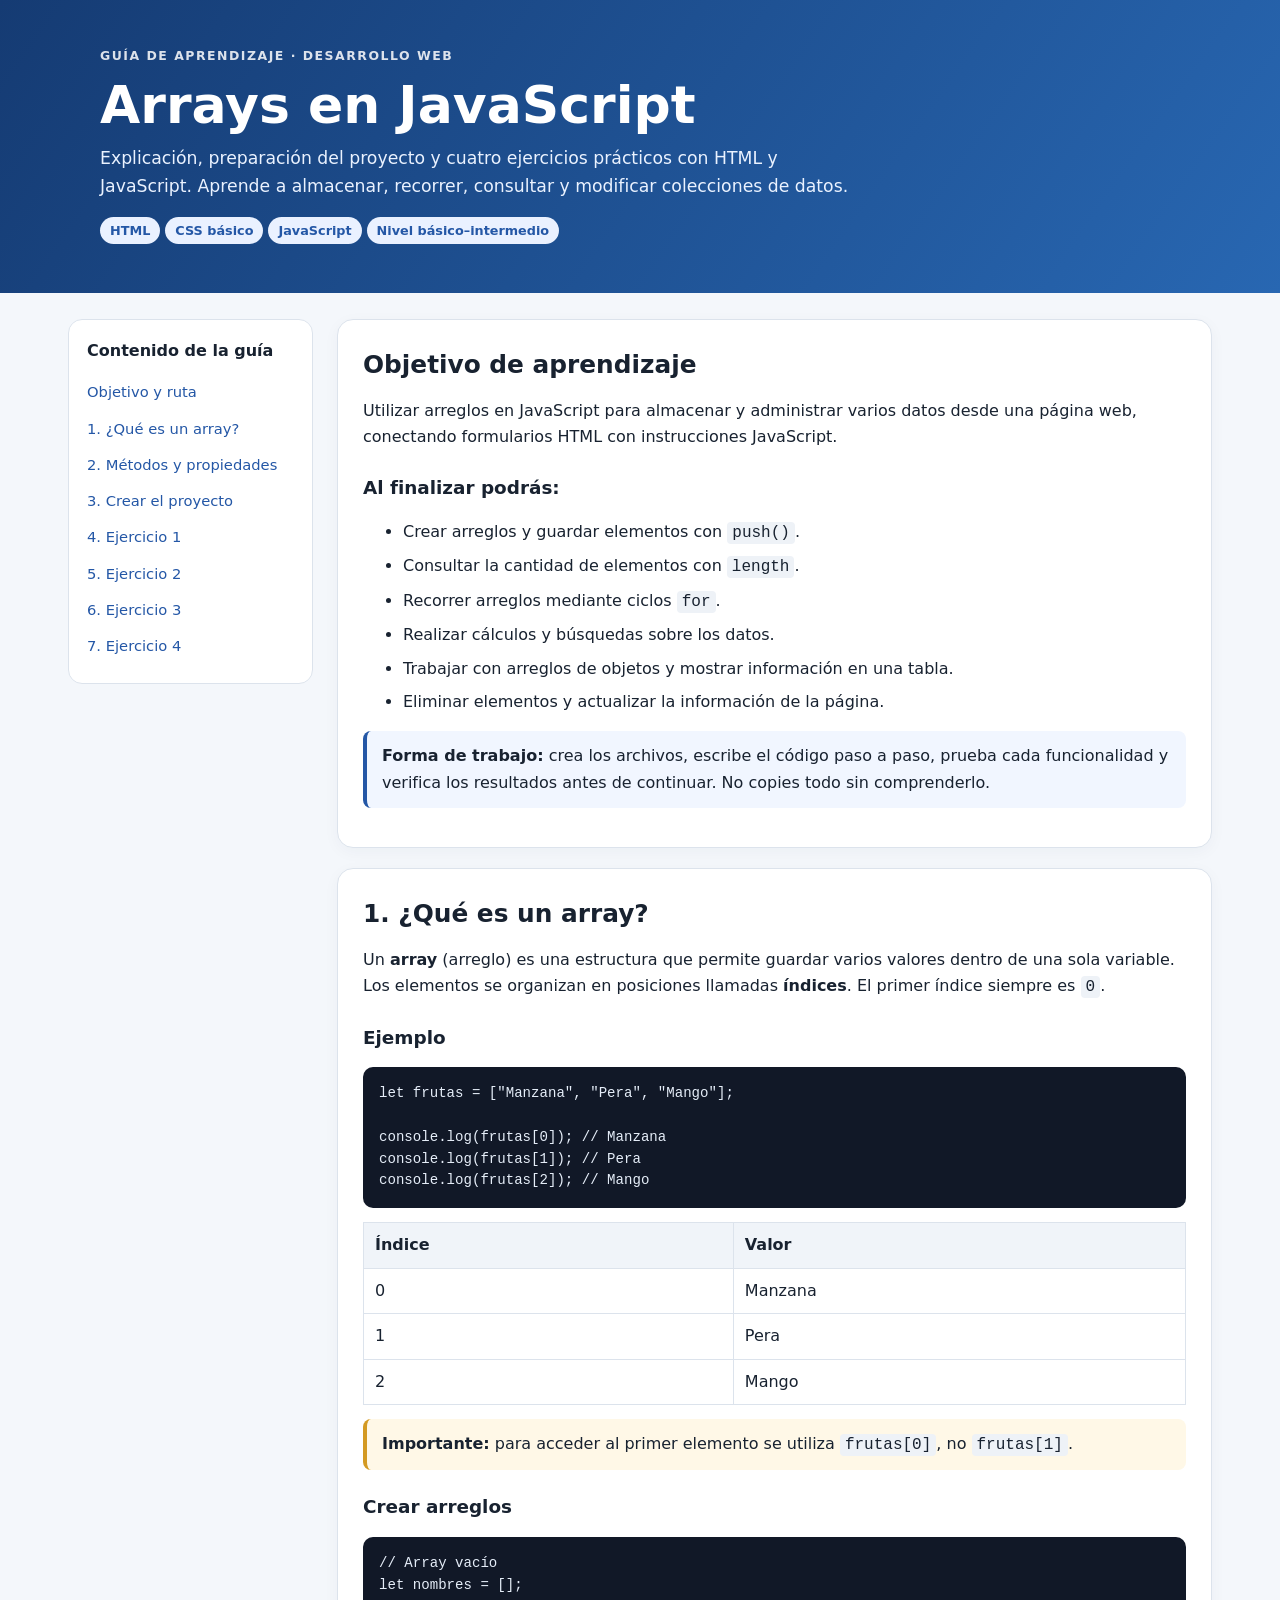
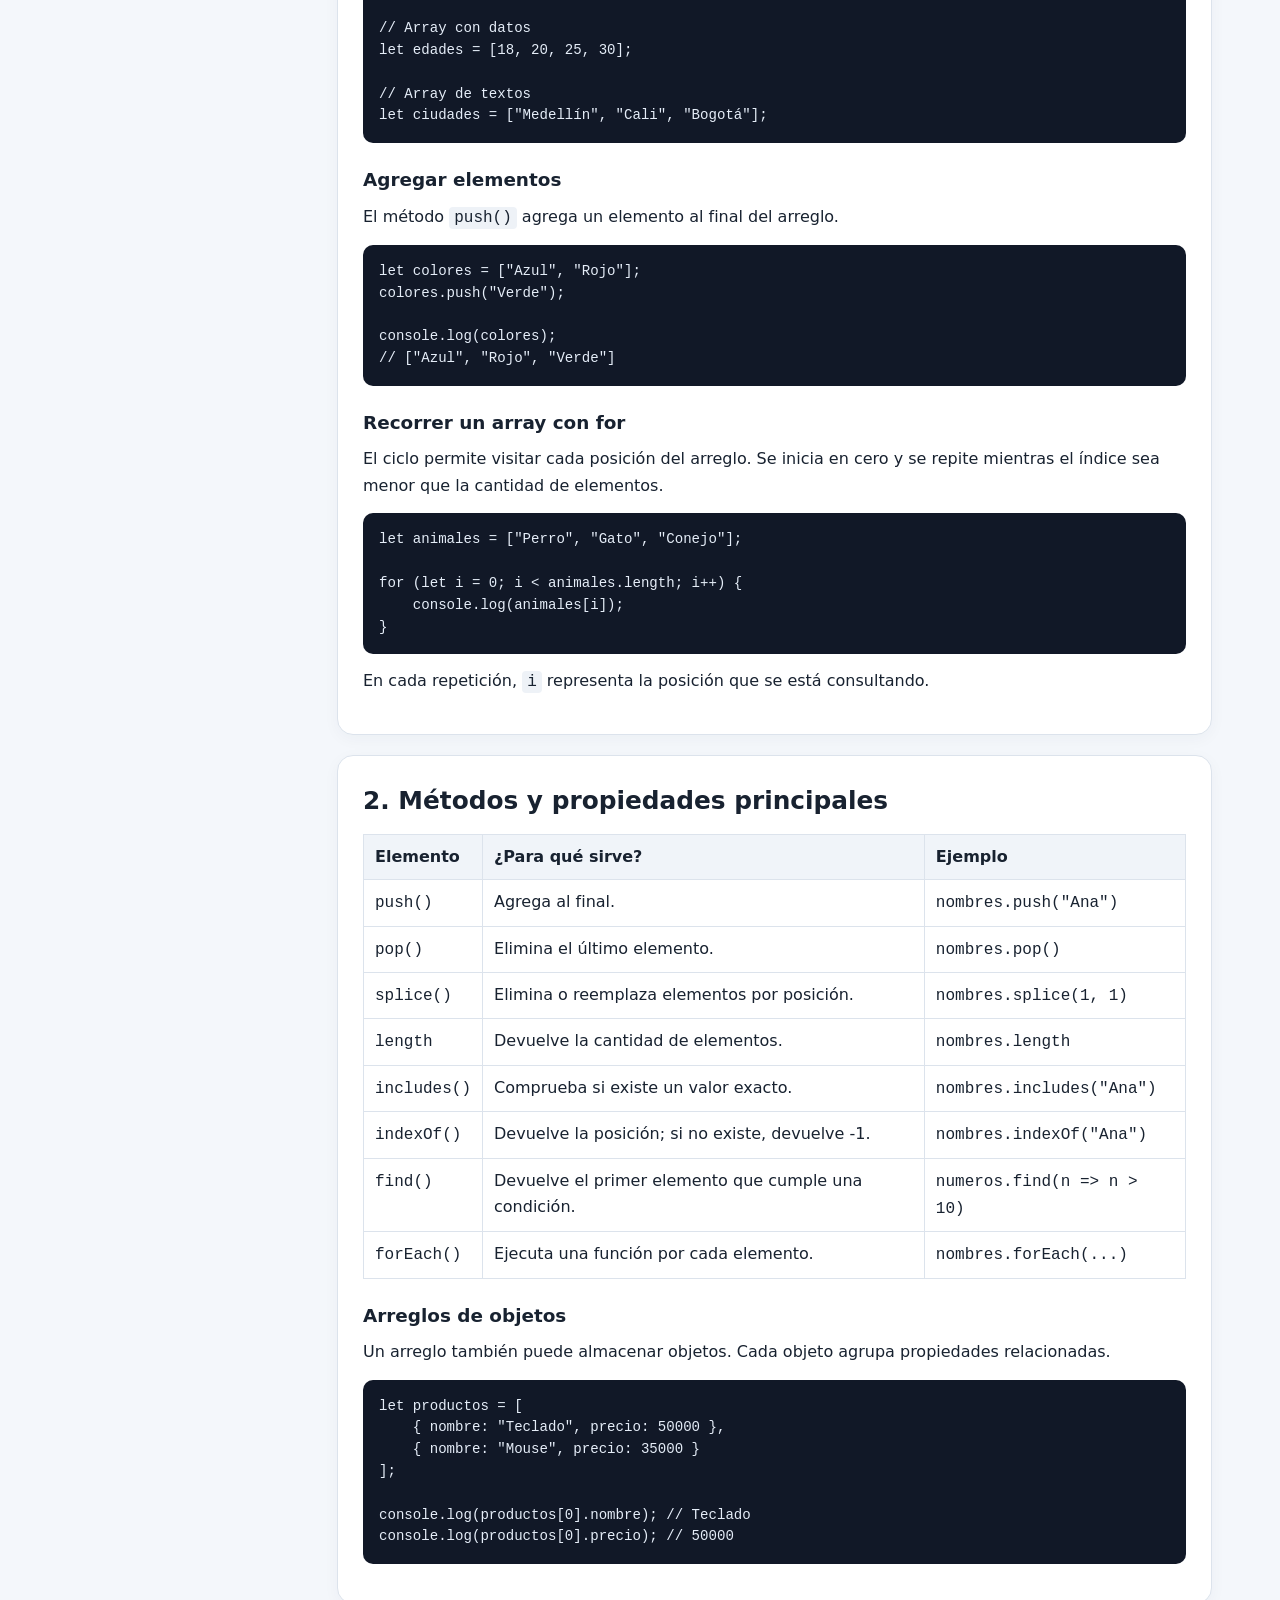
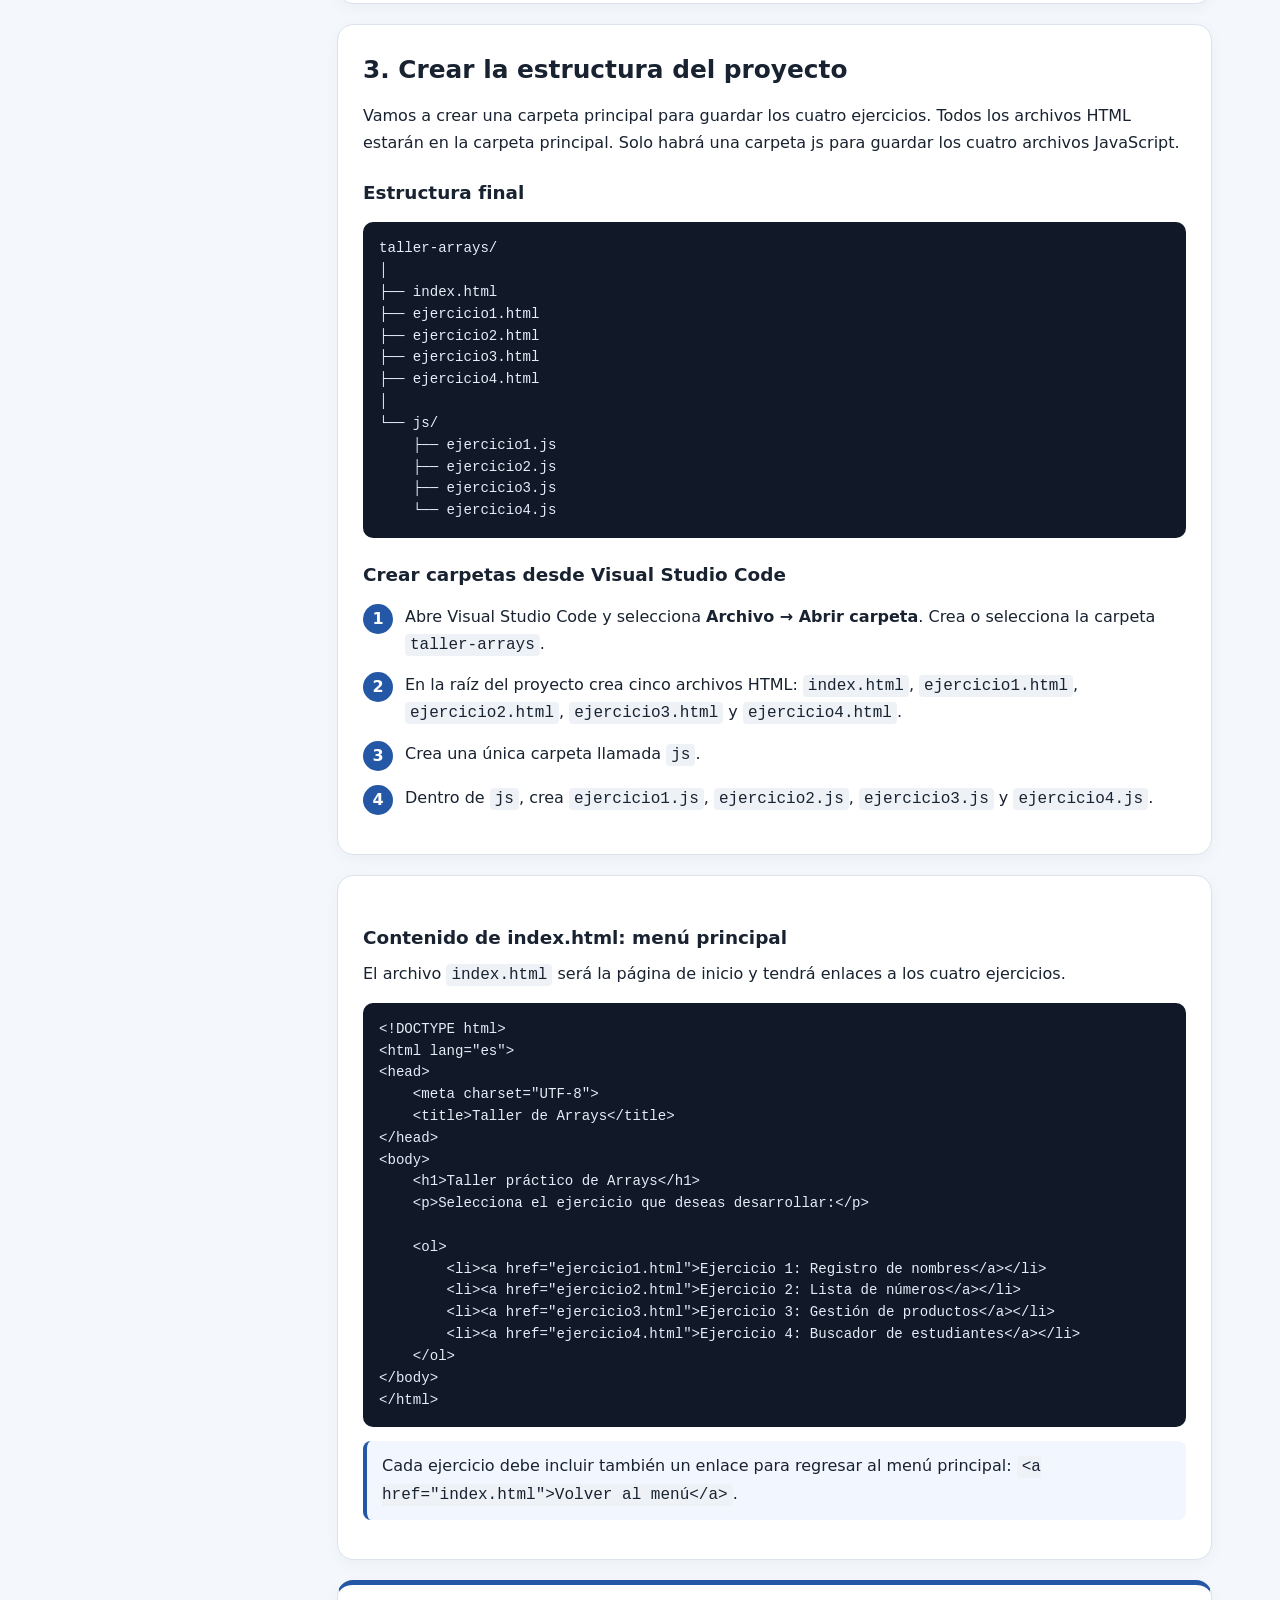
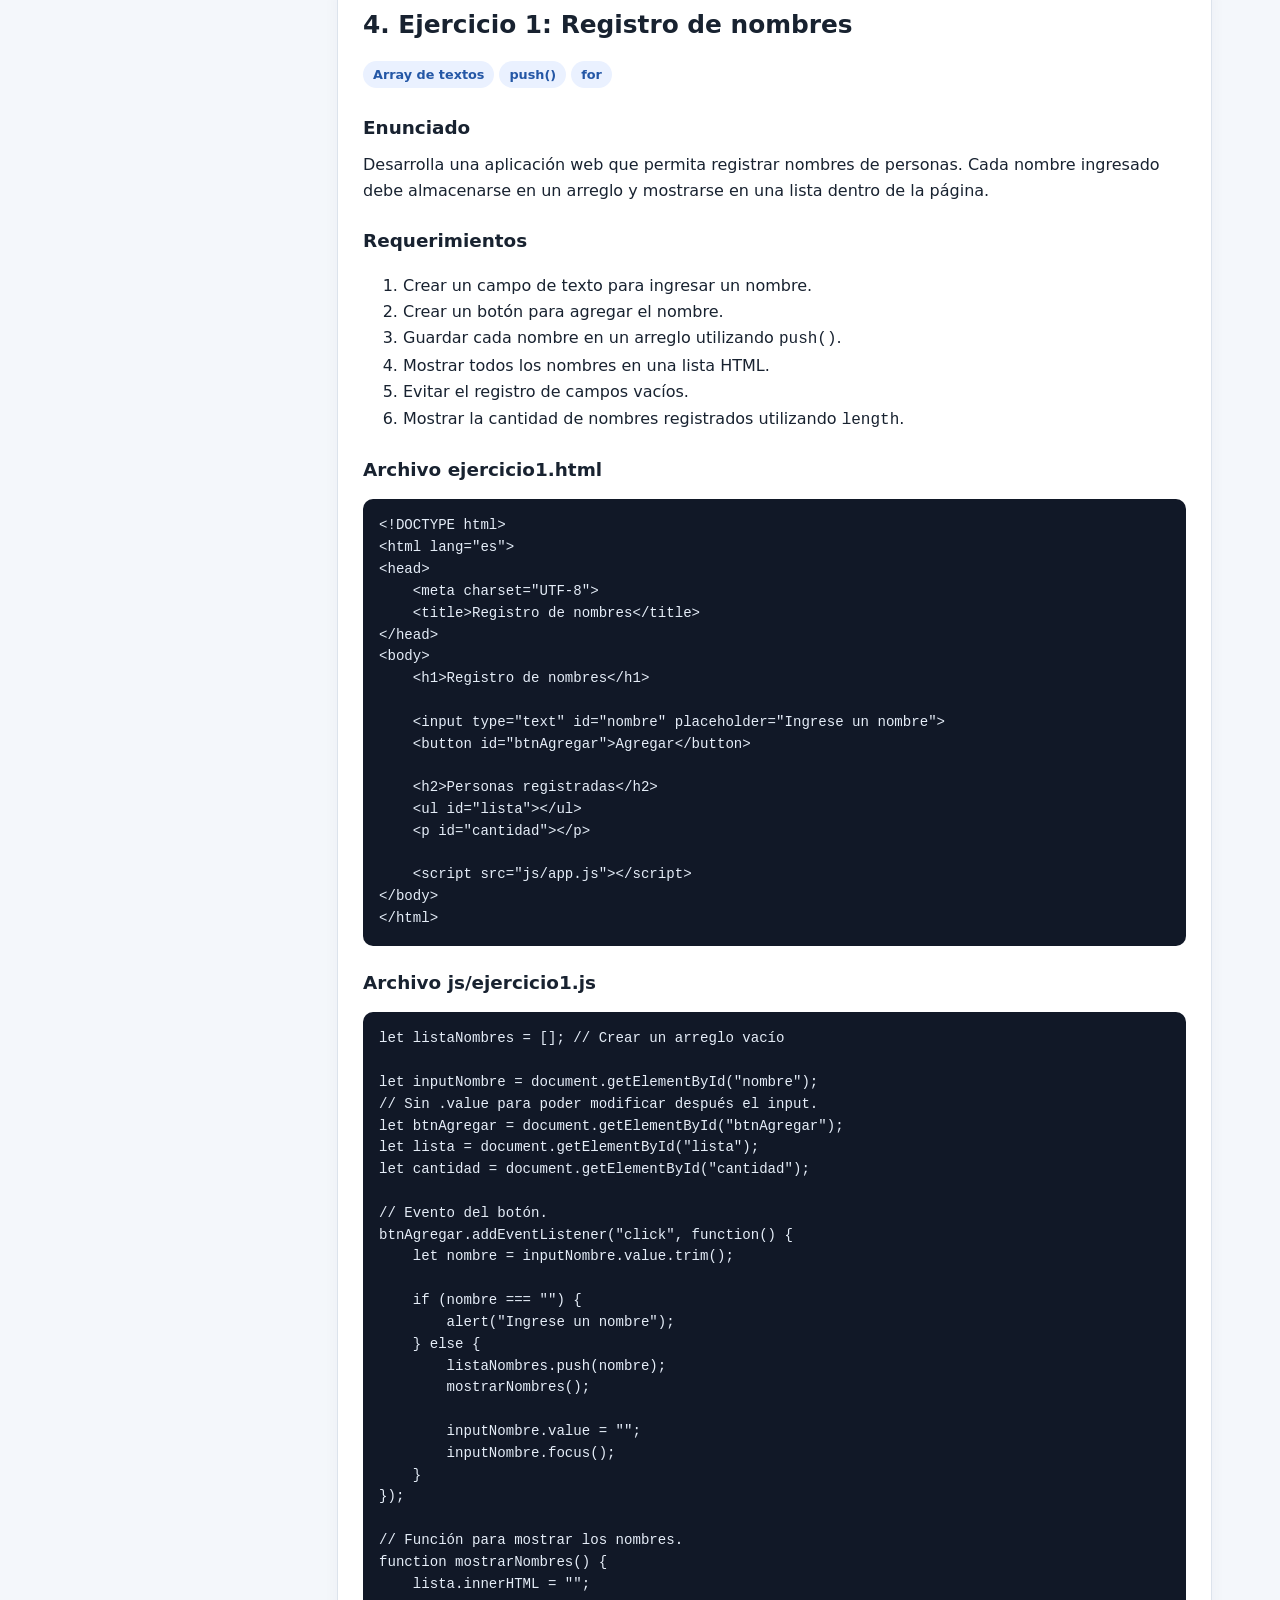
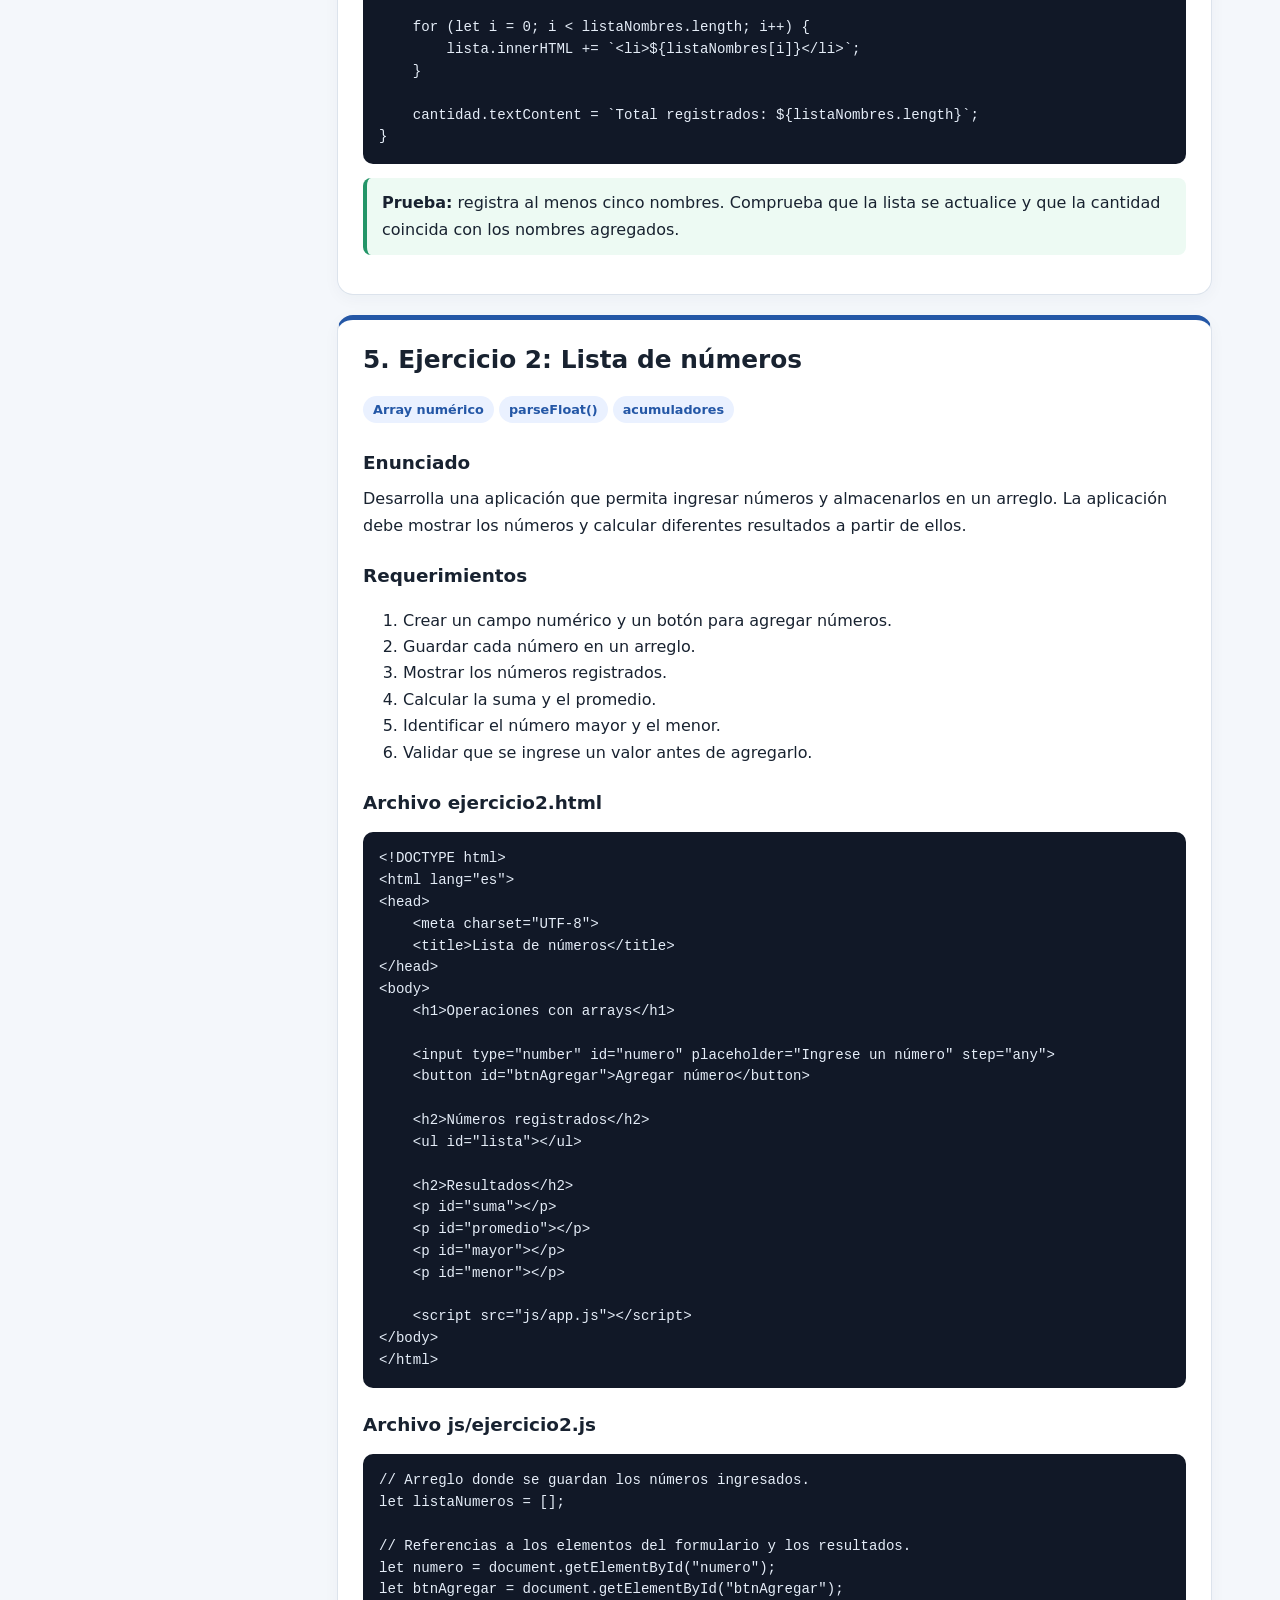
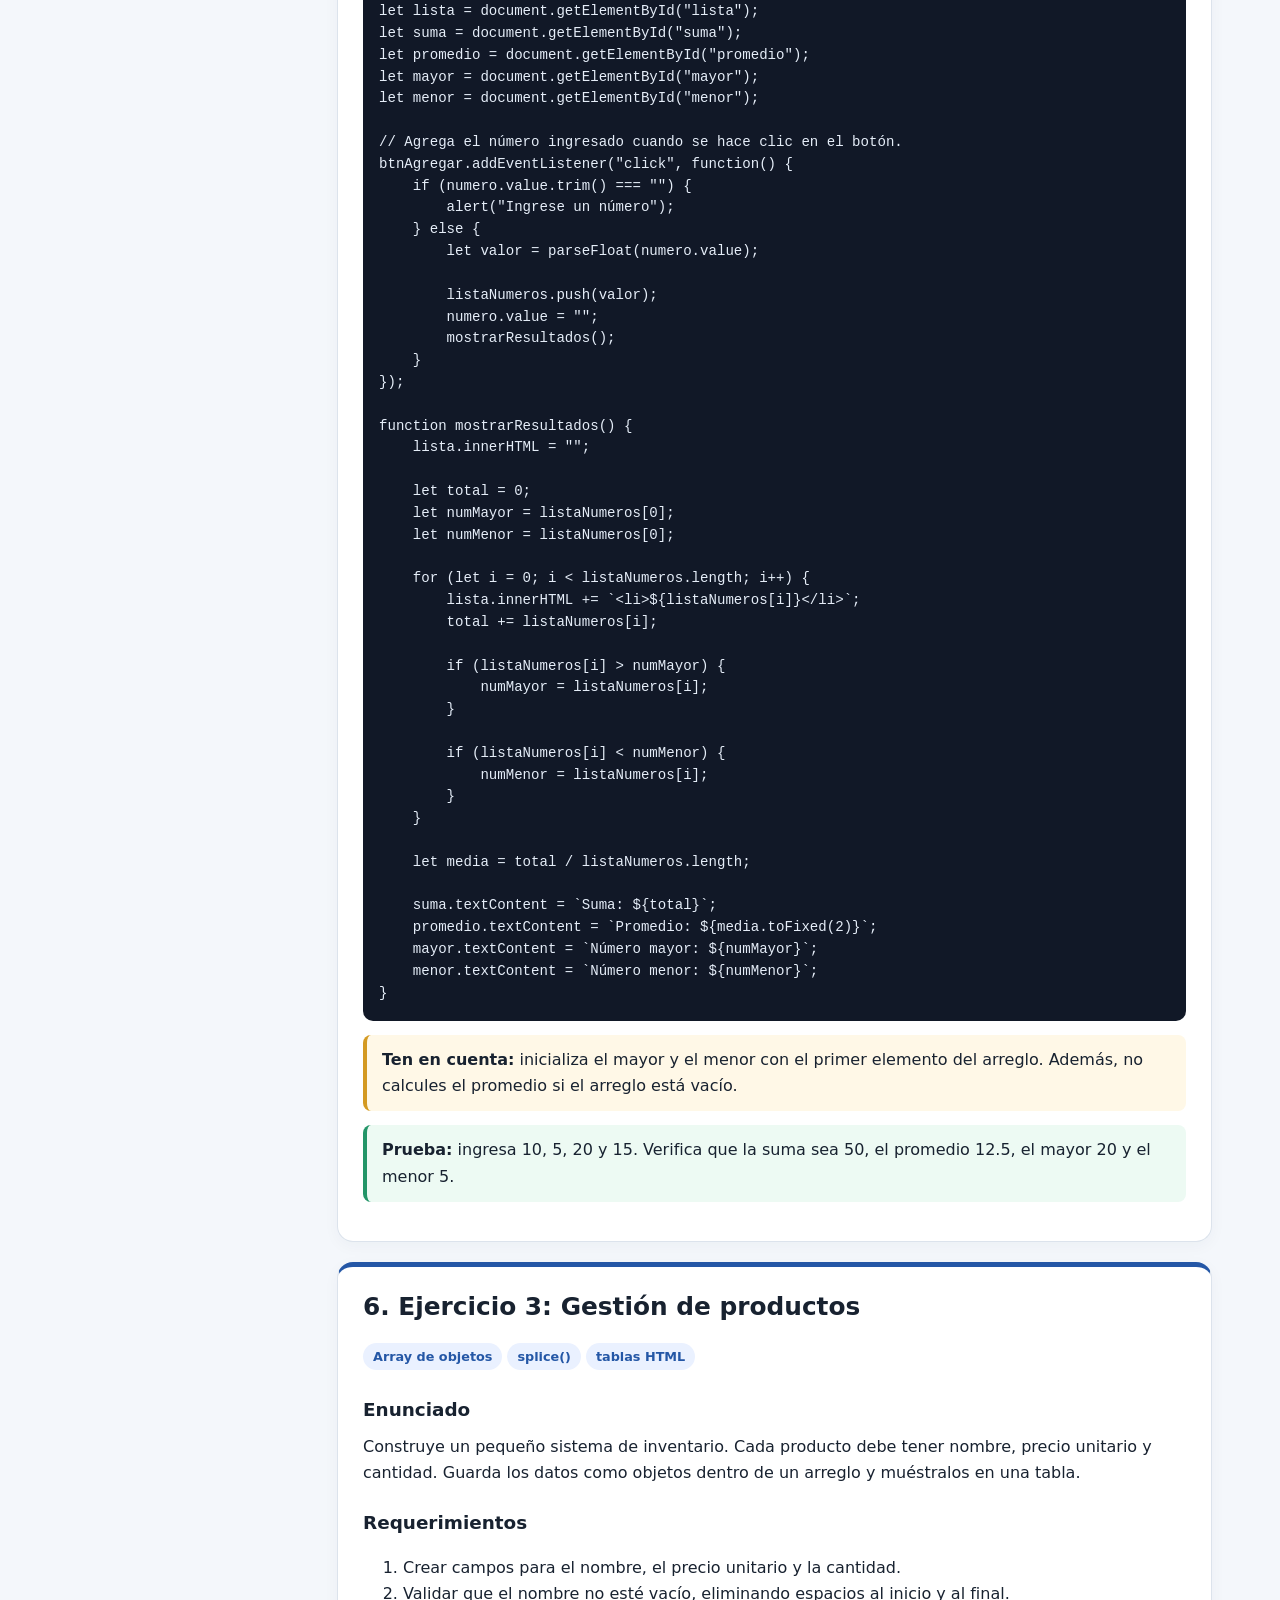
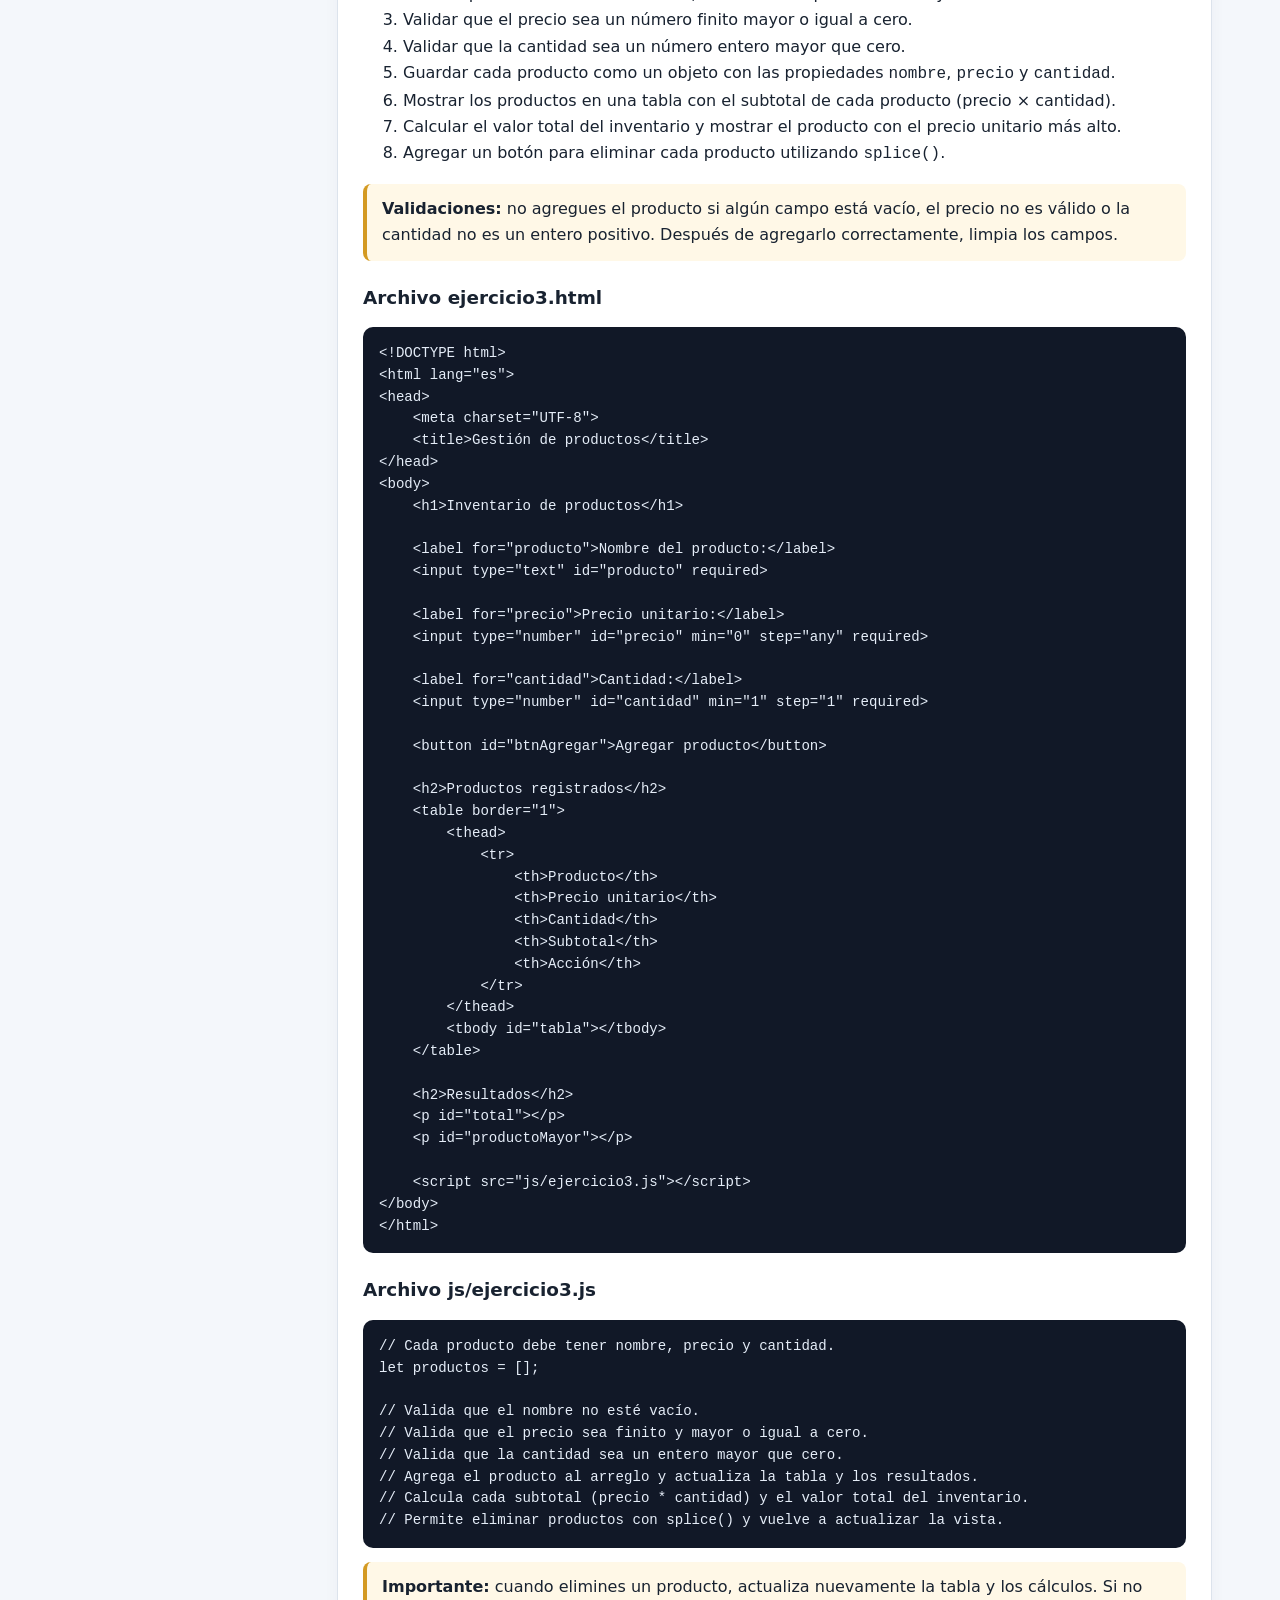
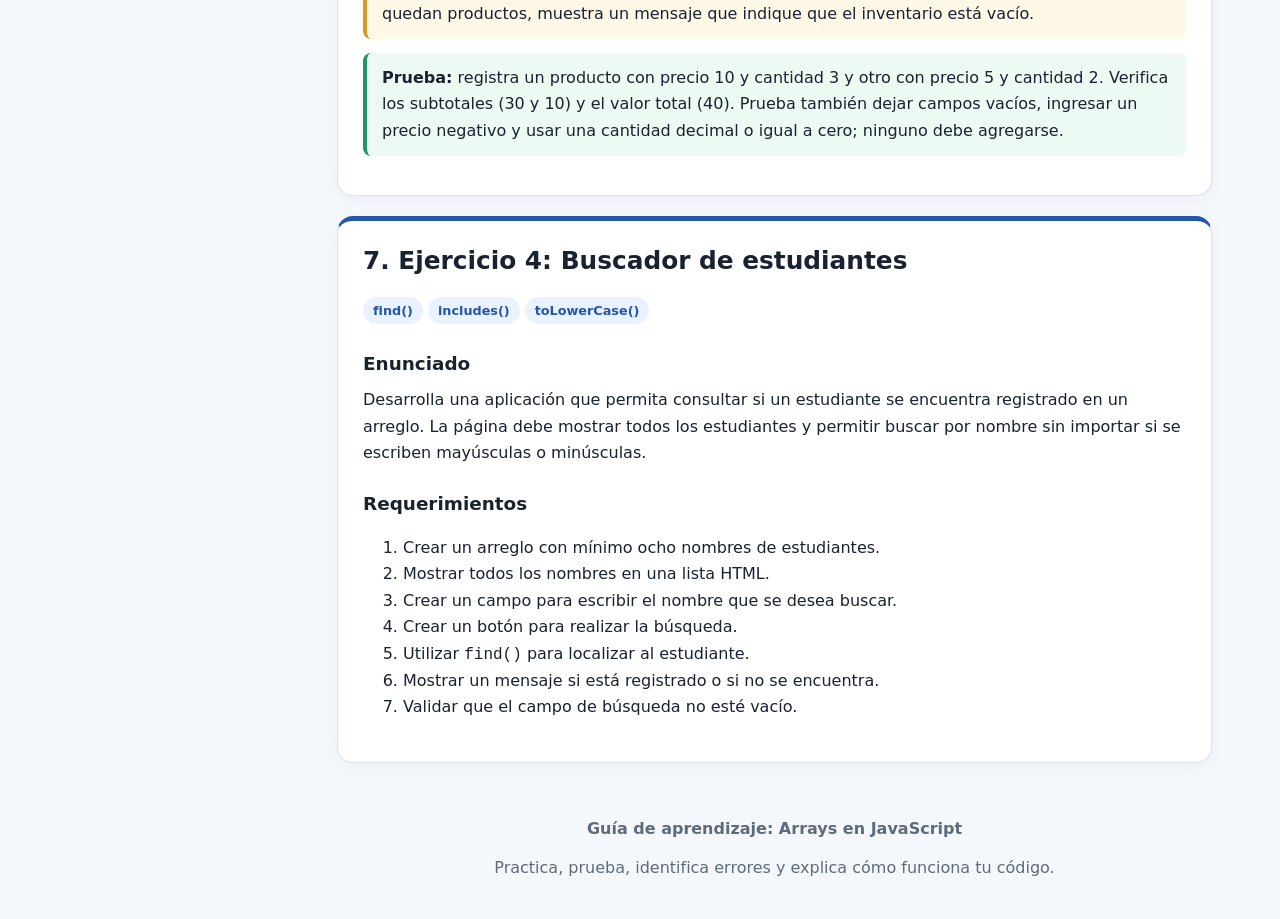
==== index.html @ 810a11a9 "first commit" ====
<!DOCTYPE html>
<html lang="es">

<head>
    <meta charset="UTF-8">
    <meta name="viewport" content="width=device-width, initial-scale=1.0">
    <title>Guía práctica | Arrays en JavaScript</title>
    <link rel="stylesheet" href="css/style.css">
</head>

<body>
    <header>
        <div class="hero">
            <div class="eyebrow">Guía de aprendizaje · Desarrollo web</div>
            <h1>Arrays en JavaScript</h1>
            <p>Explicación, preparación del proyecto y cuatro ejercicios prácticos con HTML y JavaScript. Aprende a
                almacenar, recorrer, consultar y modificar colecciones de datos.</p>
            <span class="tag">HTML</span><span class="tag">CSS básico</span><span class="tag">JavaScript</span><span
                class="tag">Nivel básico–intermedio</span>
        </div>
    </header>
    <div class="layout">
        <nav>
            <strong>Contenido de la guía</strong>
            <a href="#objetivos">Objetivo y ruta</a>
            <a href="#conceptos">1. ¿Qué es un array?</a>
            <a href="#metodos">2. Métodos y propiedades</a>
            <a href="#proyecto">3. Crear el proyecto</a>
            <a href="#ej1">4. Ejercicio 1</a>
            <a href="#ej2">5. Ejercicio 2</a>
            <a href="#ej3">6. Ejercicio 3</a>
            <a href="#ej4">7. Ejercicio 4</a>
        </nav>
        <main>
            <section id="objetivos">
                <h2>Objetivo de aprendizaje</h2>
                <p>Utilizar arreglos en JavaScript para almacenar y administrar varios datos desde una página web,
                    conectando formularios HTML con instrucciones JavaScript.</p>
                <h3>Al finalizar podrás:</h3>
                <ul class="checklist">
                    <li>Crear arreglos y guardar elementos con <code class="inline">push()</code>.</li>
                    <li>Consultar la cantidad de elementos con <code class="inline">length</code>.</li>
                    <li>Recorrer arreglos mediante ciclos <code class="inline">for</code>.</li>
                    <li>Realizar cálculos y búsquedas sobre los datos.</li>
                    <li>Trabajar con arreglos de objetos y mostrar información en una tabla.</li>
                    <li>Eliminar elementos y actualizar la información de la página.</li>
                </ul>
                <div class="note"><strong>Forma de trabajo:</strong> crea los archivos, escribe el código paso a paso,
                    prueba cada funcionalidad y verifica los resultados antes de continuar. No copies todo sin
                    comprenderlo.</div>
            </section>

            <section id="conceptos">
                <h2>1. ¿Qué es un array?</h2>
                <p>Un <strong>array</strong> (arreglo) es una estructura que permite guardar varios valores dentro de
                    una sola variable. Los elementos se organizan en posiciones llamadas <strong>índices</strong>. El
                    primer índice siempre es <code class="inline">0</code>.</p>
                <h3>Ejemplo</h3>
                <pre><code>let frutas = ["Manzana", "Pera", "Mango"];

console.log(frutas[0]); // Manzana
console.log(frutas[1]); // Pera
console.log(frutas[2]); // Mango</code></pre>
                <table>
                    <thead>
                        <tr>
                            <th>Índice</th>
                            <th>Valor</th>
                        </tr>
                    </thead>
                    <tbody>
                        <tr>
                            <td>0</td>
                            <td>Manzana</td>
                        </tr>
                        <tr>
                            <td>1</td>
                            <td>Pera</td>
                        </tr>
                        <tr>
                            <td>2</td>
                            <td>Mango</td>
                        </tr>
                    </tbody>
                </table>
                <div class="note warning"><strong>Importante:</strong> para acceder al primer elemento se utiliza <code
                        class="inline">frutas[0]</code>, no <code class="inline">frutas[1]</code>.</div>
                <h3>Crear arreglos</h3>
                <pre><code>// Array vacío
let nombres = [];

// Array con datos
let edades = [18, 20, 25, 30];

// Array de textos
let ciudades = ["Medellín", "Cali", "Bogotá"];</code></pre>
                <h3>Agregar elementos</h3>
                <p>El método <code class="inline">push()</code> agrega un elemento al final del arreglo.</p>
                <pre><code>let colores = ["Azul", "Rojo"];
colores.push("Verde");

console.log(colores);
// ["Azul", "Rojo", "Verde"]</code></pre>
                <h3>Recorrer un array con for</h3>
                <p>El ciclo permite visitar cada posición del arreglo. Se inicia en cero y se repite mientras el índice
                    sea menor que la cantidad de elementos.</p>
                <pre><code>let animales = ["Perro", "Gato", "Conejo"];

for (let i = 0; i &lt; animales.length; i++) {
    console.log(animales[i]);
}</code></pre>
                <p>En cada repetición, <code class="inline">i</code> representa la posición que se está consultando.</p>
            </section>

            <section id="metodos">
                <h2>2. Métodos y propiedades principales</h2>
                <table>
                    <thead>
                        <tr>
                            <th>Elemento</th>
                            <th>¿Para qué sirve?</th>
                            <th>Ejemplo</th>
                        </tr>
                    </thead>
                    <tbody>
                        <tr>
                            <td><code>push()</code></td>
                            <td>Agrega al final.</td>
                            <td><code>nombres.push("Ana")</code></td>
                        </tr>
                        <tr>
                            <td><code>pop()</code></td>
                            <td>Elimina el último elemento.</td>
                            <td><code>nombres.pop()</code></td>
                        </tr>
                        <tr>
                            <td><code>splice()</code></td>
                            <td>Elimina o reemplaza elementos por posición.</td>
                            <td><code>nombres.splice(1, 1)</code></td>
                        </tr>
                        <tr>
                            <td><code>length</code></td>
                            <td>Devuelve la cantidad de elementos.</td>
                            <td><code>nombres.length</code></td>
                        </tr>
                        <tr>
                            <td><code>includes()</code></td>
                            <td>Comprueba si existe un valor exacto.</td>
                            <td><code>nombres.includes("Ana")</code></td>
                        </tr>
                        <tr>
                            <td><code>indexOf()</code></td>
                            <td>Devuelve la posición; si no existe, devuelve -1.</td>
                            <td><code>nombres.indexOf("Ana")</code></td>
                        </tr>
                        <tr>
                            <td><code>find()</code></td>
                            <td>Devuelve el primer elemento que cumple una condición.</td>
                            <td><code>numeros.find(n =&gt; n &gt; 10)</code></td>
                        </tr>
                        <tr>
                            <td><code>forEach()</code></td>
                            <td>Ejecuta una función por cada elemento.</td>
                            <td><code>nombres.forEach(...)</code></td>
                        </tr>
                    </tbody>
                </table>
                <h3>Arreglos de objetos</h3>
                <p>Un arreglo también puede almacenar objetos. Cada objeto agrupa propiedades relacionadas.</p>
                <pre><code>let productos = [
    { nombre: "Teclado", precio: 50000 },
    { nombre: "Mouse", precio: 35000 }
];

console.log(productos[0].nombre); // Teclado
console.log(productos[0].precio); // 50000</code></pre>
            </section>

            <section id="proyecto">
                <h2>3. Crear la estructura del proyecto</h2>
                <p>Vamos a crear una carpeta principal para guardar los cuatro ejercicios. Todos los archivos HTML
                    estarán en la carpeta principal. Solo habrá una carpeta js para guardar los cuatro archivos
                    JavaScript.</p>
                <h3>Estructura final</h3>
                <pre><code>taller-arrays/
│
├── index.html
├── ejercicio1.html
├── ejercicio2.html
├── ejercicio3.html
├── ejercicio4.html
│
└── js/
    ├── ejercicio1.js
    ├── ejercicio2.js
    ├── ejercicio3.js
    └── ejercicio4.js</code></pre>
                <h3>Crear carpetas desde Visual Studio Code</h3>
                <div class="step"><span class="num">1</span>
                    <div>Abre Visual Studio Code y selecciona <strong>Archivo → Abrir carpeta</strong>. Crea o
                        selecciona la carpeta <code class="inline">taller-arrays</code>.</div>
                </div>
                <div class="step"><span class="num">2</span>
                    <div>En la raíz del proyecto crea cinco archivos HTML: <code class="inline">index.html</code>, <code
                            class="inline">ejercicio1.html</code>, <code class="inline">ejercicio2.html</code>, <code
                            class="inline">ejercicio3.html</code> y <code class="inline">ejercicio4.html</code>.</div>
                </div>
                <div class="step"><span class="num">3</span>
                    <div>Crea una única carpeta llamada <code class="inline">js</code>.</div>
                </div>
                <div class="step"><span class="num">4</span>
                    <div>Dentro de <code class="inline">js</code>, crea <code class="inline">ejercicio1.js</code>, <code
                            class="inline">ejercicio2.js</code>, <code class="inline">ejercicio3.js</code> y <code
                            class="inline">ejercicio4.js</code>.</div>
                </div>
            </section>
            <section>

                <h3>Contenido de index.html: menú principal</h3>
                <p>El archivo <code class="inline">index.html</code> será la página de inicio y tendrá enlaces a los
                    cuatro ejercicios.</p>
                <pre><code>&lt;!DOCTYPE html&gt;
&lt;html lang="es"&gt;
&lt;head&gt;
    &lt;meta charset="UTF-8"&gt;
    &lt;title&gt;Taller de Arrays&lt;/title&gt;
&lt;/head&gt;
&lt;body&gt;
    &lt;h1&gt;Taller práctico de Arrays&lt;/h1&gt;
    &lt;p&gt;Selecciona el ejercicio que deseas desarrollar:&lt;/p&gt;

    &lt;ol&gt;
        &lt;li&gt;&lt;a href="ejercicio1.html"&gt;Ejercicio 1: Registro de nombres&lt;/a&gt;&lt;/li&gt;
        &lt;li&gt;&lt;a href="ejercicio2.html"&gt;Ejercicio 2: Lista de números&lt;/a&gt;&lt;/li&gt;
        &lt;li&gt;&lt;a href="ejercicio3.html"&gt;Ejercicio 3: Gestión de productos&lt;/a&gt;&lt;/li&gt;
        &lt;li&gt;&lt;a href="ejercicio4.html"&gt;Ejercicio 4: Buscador de estudiantes&lt;/a&gt;&lt;/li&gt;
    &lt;/ol&gt;
&lt;/body&gt;
&lt;/html&gt;</code></pre>
                <div class="note">Cada ejercicio debe incluir también un enlace para regresar al menú principal: <code
                        class="inline">&lt;a href="index.html"&gt;Volver al menú&lt;/a&gt;</code>.</div>
            </section>


            <section id="ej1" class="exercise">
                <h2>4. Ejercicio 1: Registro de nombres</h2>
                <span class="tag">Array de textos</span><span class="tag">push()</span><span class="tag">for</span>
                <h3>Enunciado</h3>
                <p>Desarrolla una aplicación web que permita registrar nombres de personas. Cada nombre ingresado debe
                    almacenarse en un arreglo y mostrarse en una lista dentro de la página.</p>
                <h3>Requerimientos</h3>
                <ol>
                    <li>Crear un campo de texto para ingresar un nombre.</li>
                    <li>Crear un botón para agregar el nombre.</li>
                    <li>Guardar cada nombre en un arreglo utilizando <code>push()</code>.</li>
                    <li>Mostrar todos los nombres en una lista HTML.</li>
                    <li>Evitar el registro de campos vacíos.</li>
                    <li>Mostrar la cantidad de nombres registrados utilizando <code>length</code>.</li>
                </ol>
                <h3>Archivo ejercicio1.html</h3>
                <pre><code>&lt;!DOCTYPE html&gt;
&lt;html lang="es"&gt;
&lt;head&gt;
    &lt;meta charset="UTF-8"&gt;
    &lt;title&gt;Registro de nombres&lt;/title&gt;
&lt;/head&gt;
&lt;body&gt;
    &lt;h1&gt;Registro de nombres&lt;/h1&gt;

    &lt;input type="text" id="nombre" placeholder="Ingrese un nombre"&gt;
    &lt;button id="btnAgregar"&gt;Agregar&lt;/button&gt;

    &lt;h2&gt;Personas registradas&lt;/h2&gt;
    &lt;ul id="lista"&gt;&lt;/ul&gt;
    &lt;p id="cantidad"&gt;&lt;/p&gt;

    &lt;script src="js/app.js"&gt;&lt;/script&gt;
&lt;/body&gt;
&lt;/html&gt;</code></pre>
                <h3>Archivo js/ejercicio1.js </h3>
                <pre><code>let listaNombres = []; // Crear un arreglo vacío

let inputNombre = document.getElementById("nombre");
// Sin .value para poder modificar después el input.
let btnAgregar = document.getElementById("btnAgregar");
let lista = document.getElementById("lista");
let cantidad = document.getElementById("cantidad");

// Evento del botón.
btnAgregar.addEventListener("click", function() {
    let nombre = inputNombre.value.trim();

    if (nombre === "") {
        alert("Ingrese un nombre");
    } else {
        listaNombres.push(nombre);
        mostrarNombres();

        inputNombre.value = "";
        inputNombre.focus();
    }
});

// Función para mostrar los nombres.
function mostrarNombres() {
    lista.innerHTML = "";

    for (let i = 0; i < listaNombres.length; i++) {
        lista.innerHTML += `&lt;li&gt;${listaNombres[i]}&lt;/li&gt;`;
    }

    cantidad.textContent = `Total registrados: ${listaNombres.length}`;
}</code></pre>
                <div class="note success"><strong>Prueba:</strong> registra al menos cinco nombres. Comprueba que la
                    lista se actualice y que la cantidad coincida con los nombres agregados.</div>
            </section>

            <section id="ej2" class="exercise">
                <h2>5. Ejercicio 2: Lista de números</h2>
                <span class="tag">Array numérico</span><span class="tag">parseFloat()</span><span
                    class="tag">acumuladores</span>
                <h3>Enunciado</h3>
                <p>Desarrolla una aplicación que permita ingresar números y almacenarlos en un arreglo. La aplicación
                    debe mostrar los números y calcular diferentes resultados a partir de ellos.</p>
                <h3>Requerimientos</h3>
                <ol>
                    <li>Crear un campo numérico y un botón para agregar números.</li>
                    <li>Guardar cada número en un arreglo.</li>
                    <li>Mostrar los números registrados.</li>
                    <li>Calcular la suma y el promedio.</li>
                    <li>Identificar el número mayor y el menor.</li>
                    <li>Validar que se ingrese un valor antes de agregarlo.</li>
                </ol>
                <h3>Archivo ejercicio2.html</h3>
                <pre><code>&lt;!DOCTYPE html&gt;
&lt;html lang="es"&gt;
&lt;head&gt;
    &lt;meta charset="UTF-8"&gt;
    &lt;title&gt;Lista de números&lt;/title&gt;
&lt;/head&gt;
&lt;body&gt;
    &lt;h1&gt;Operaciones con arrays&lt;/h1&gt;

    &lt;input type="number" id="numero" placeholder="Ingrese un número" step="any"&gt;
    &lt;button id="btnAgregar"&gt;Agregar número&lt;/button&gt;

    &lt;h2&gt;Números registrados&lt;/h2&gt;
    &lt;ul id="lista"&gt;&lt;/ul&gt;

    &lt;h2&gt;Resultados&lt;/h2&gt;
    &lt;p id="suma"&gt;&lt;/p&gt;
    &lt;p id="promedio"&gt;&lt;/p&gt;
    &lt;p id="mayor"&gt;&lt;/p&gt;
    &lt;p id="menor"&gt;&lt;/p&gt;

    &lt;script src="js/app.js"&gt;&lt;/script&gt;
&lt;/body&gt;
&lt;/html&gt;</code></pre>
                <h3>Archivo js/ejercicio2.js</h3>
                <pre><code>// Arreglo donde se guardan los números ingresados.
let listaNumeros = [];

// Referencias a los elementos del formulario y los resultados.
let numero = document.getElementById("numero");
let btnAgregar = document.getElementById("btnAgregar");
let lista = document.getElementById("lista");
let suma = document.getElementById("suma");
let promedio = document.getElementById("promedio");
let mayor = document.getElementById("mayor");
let menor = document.getElementById("menor");

// Agrega el número ingresado cuando se hace clic en el botón.
btnAgregar.addEventListener("click", function() {
    if (numero.value.trim() === "") {
        alert("Ingrese un número");
    } else {
        let valor = parseFloat(numero.value);

        listaNumeros.push(valor);
        numero.value = "";
        mostrarResultados();
    }
});

function mostrarResultados() {
    lista.innerHTML = "";

    let total = 0;
    let numMayor = listaNumeros[0];
    let numMenor = listaNumeros[0];

    for (let i = 0; i < listaNumeros.length; i++) {
        lista.innerHTML += `&lt;li&gt;${listaNumeros[i]}&lt;/li&gt;`;
        total += listaNumeros[i];

        if (listaNumeros[i] > numMayor) {
            numMayor = listaNumeros[i];
        }

        if (listaNumeros[i] < numMenor) {
            numMenor = listaNumeros[i];
        }
    }

    let media = total / listaNumeros.length;

    suma.textContent = `Suma: ${total}`;
    promedio.textContent = `Promedio: ${media.toFixed(2)}`;
    mayor.textContent = `Número mayor: ${numMayor}`;
    menor.textContent = `Número menor: ${numMenor}`;
}</code></pre>
                <div class="note warning"><strong>Ten en cuenta:</strong> inicializa el mayor y el menor con el primer
                    elemento del arreglo. Además, no calcules el promedio si el arreglo está vacío.</div>
                <div class="note success"><strong>Prueba:</strong> ingresa 10, 5, 20 y 15. Verifica que la suma sea 50,
                    el promedio 12.5, el mayor 20 y el menor 5.</div>
            </section>

            <section id="ej3" class="exercise">
                <h2>6. Ejercicio 3: Gestión de productos</h2>
                <span class="tag">Array de objetos</span><span class="tag">splice()</span><span class="tag">tablas
                    HTML</span>
                <h3>Enunciado</h3>
                <p>Construye un pequeño sistema de inventario. Cada producto debe tener nombre, precio unitario y
                    cantidad. Guarda los datos como objetos dentro de un arreglo y muéstralos en una tabla.</p>
                <h3>Requerimientos</h3>
                <ol>
                    <li>Crear campos para el nombre, el precio unitario y la cantidad.</li>
                    <li>Validar que el nombre no esté vacío, eliminando espacios al inicio y al final.</li>
                    <li>Validar que el precio sea un número finito mayor o igual a cero.</li>
                    <li>Validar que la cantidad sea un número entero mayor que cero.</li>
                    <li>Guardar cada producto como un objeto con las propiedades <code>nombre</code>,
                        <code>precio</code> y <code>cantidad</code>.</li>
                    <li>Mostrar los productos en una tabla con el subtotal de cada producto (precio × cantidad).</li>
                    <li>Calcular el valor total del inventario y mostrar el producto con el precio unitario más alto.
                    </li>
                    <li>Agregar un botón para eliminar cada producto utilizando <code>splice()</code>.</li>
                </ol>
                <div class="note warning"><strong>Validaciones:</strong> no agregues el producto si algún campo está
                    vacío, el precio no es válido o la cantidad no es un entero positivo. Después de agregarlo
                    correctamente, limpia los campos.</div>
                <h3>Archivo ejercicio3.html</h3>
                <pre><code>&lt;!DOCTYPE html&gt;
&lt;html lang="es"&gt;
&lt;head&gt;
    &lt;meta charset="UTF-8"&gt;
    &lt;title&gt;Gestión de productos&lt;/title&gt;
&lt;/head&gt;
&lt;body&gt;
    &lt;h1&gt;Inventario de productos&lt;/h1&gt;

    &lt;label for="producto"&gt;Nombre del producto:&lt;/label&gt;
    &lt;input type="text" id="producto" required&gt;

    &lt;label for="precio"&gt;Precio unitario:&lt;/label&gt;
    &lt;input type="number" id="precio" min="0" step="any" required&gt;

    &lt;label for="cantidad"&gt;Cantidad:&lt;/label&gt;
    &lt;input type="number" id="cantidad" min="1" step="1" required&gt;

    &lt;button id="btnAgregar"&gt;Agregar producto&lt;/button&gt;

    &lt;h2&gt;Productos registrados&lt;/h2&gt;
    &lt;table border="1"&gt;
        &lt;thead&gt;
            &lt;tr&gt;
                &lt;th&gt;Producto&lt;/th&gt;
                &lt;th&gt;Precio unitario&lt;/th&gt;
                &lt;th&gt;Cantidad&lt;/th&gt;
                &lt;th&gt;Subtotal&lt;/th&gt;
                &lt;th&gt;Acción&lt;/th&gt;
            &lt;/tr&gt;
        &lt;/thead&gt;
        &lt;tbody id="tabla"&gt;&lt;/tbody&gt;
    &lt;/table&gt;

    &lt;h2&gt;Resultados&lt;/h2&gt;
    &lt;p id="total"&gt;&lt;/p&gt;
    &lt;p id="productoMayor"&gt;&lt;/p&gt;

    &lt;script src="js/ejercicio3.js"&gt;&lt;/script&gt;
&lt;/body&gt;
&lt;/html&gt;</code></pre>
                <h3>Archivo js/ejercicio3.js </h3>
                <pre><code>// Cada producto debe tener nombre, precio y cantidad.
let productos = [];

// Valida que el nombre no esté vacío.
// Valida que el precio sea finito y mayor o igual a cero.
// Valida que la cantidad sea un entero mayor que cero.
// Agrega el producto al arreglo y actualiza la tabla y los resultados.
// Calcula cada subtotal (precio * cantidad) y el valor total del inventario.
// Permite eliminar productos con splice() y vuelve a actualizar la vista.</code></pre>
                <div class="note warning"><strong>Importante:</strong> cuando elimines un producto, actualiza nuevamente
                    la tabla y los cálculos. Si no quedan productos, muestra un mensaje que indique que el inventario
                    está vacío.</div>
                <div class="note success"><strong>Prueba:</strong> registra un producto con precio 10 y cantidad 3 y
                    otro con precio 5 y cantidad 2. Verifica los subtotales (30 y 10) y el valor total (40). Prueba
                    también dejar campos vacíos, ingresar un precio negativo y usar una cantidad decimal o igual a cero;
                    ninguno debe agregarse.</div>
            </section>

            <section id="ej4" class="exercise">
                <h2>7. Ejercicio 4: Buscador de estudiantes</h2>
                <span class="tag">find()</span><span class="tag">includes()</span><span class="tag">toLowerCase()</span>
                <h3>Enunciado</h3>
                <p>Desarrolla una aplicación que permita consultar si un estudiante se encuentra registrado en un
                    arreglo. La página debe mostrar todos los estudiantes y permitir buscar por nombre sin importar si
                    se escriben mayúsculas o minúsculas.</p>
                <h3>Requerimientos</h3>
                <ol>
                    <li>Crear un arreglo con mínimo ocho nombres de estudiantes.</li>
                    <li>Mostrar todos los nombres en una lista HTML.</li>
                    <li>Crear un campo para escribir el nombre que se desea buscar.</li>
                    <li>Crear un botón para realizar la búsqueda.</li>
                    <li>Utilizar <code>find()</code> para localizar al estudiante.</li>
                    <li>Mostrar un mensaje si está registrado o si no se encuentra.</li>
                    <li>Validar que el campo de búsqueda no esté vacío.</li>
                </ol>

            </section>


            <footer>
                <p><strong>Guía de aprendizaje: Arrays en JavaScript</strong></p>
                <p>Practica, prueba, identifica errores y explica cómo funciona tu código.</p>
            </footer>
        </main>
    </div>
    <script>
        document.addEventListener("copy", function(event) {
            event.preventDefault();
        });

        document.addEventListener("cut", function(event) {
            event.preventDefault();
        });

        document.addEventListener("paste", function(event) {
            event.preventDefault();
        });

        document.addEventListener("contextmenu", function(event) {
            event.preventDefault();
        });

        document.addEventListener("keydown", function(event) {
            let key = event.key.toLowerCase();
            let modifier = event.ctrlKey || event.metaKey;

            if (
                (modifier && ["c", "x", "v"].includes(key)) ||
                (event.shiftKey && key === "insert") ||
                (event.ctrlKey && key === "insert")
            ) {
                event.preventDefault();
            }
        });
    </script>
</body>

</html>
---- css/style.css ----
:root {
  --ink: #182230;
  --muted: #5d6b7b;
  --brand: #2457a6;
  --brand2: #eaf1ff;
  --line: #dce3ec;
  --bg: #f4f7fb;
  --white: #fff;
  --green: #18794e;
  --amber: #946200;
  --code: #111827;
}
* {
  box-sizing: border-box;
}
html {
  scroll-behavior: smooth;
}
body {
  margin: 0;
  background: var(--bg);
  color: var(--ink);
  -webkit-user-select: none;
  user-select: none;
  font:
    16px/1.65 system-ui,
    -apple-system,
    Segoe UI,
    Roboto,
    Arial,
    sans-serif;
}
header {
  background: linear-gradient(125deg, #153b73, #2867b2);
  color: #fff;
  padding: 46px 22px;
}
.hero {
  max-width: 1080px;
  margin: auto;
}
.eyebrow {
  text-transform: uppercase;
  letter-spacing: 0.12em;
  font-size: 0.78rem;
  font-weight: 800;
  opacity: 0.85;
}
h1 {
  font-size: clamp(2rem, 5vw, 3.25rem);
  line-height: 1.1;
  margin: 10px 0;
}
header p {
  max-width: 760px;
  font-size: 1.08rem;
  color: #eaf2ff;
}
.layout {
  max-width: 1180px;
  margin: 26px auto;
  padding: 0 18px;
  display: grid;
  grid-template-columns: 245px minmax(0, 1fr);
  gap: 24px;
}
nav {
  position: sticky;
  top: 18px;
  align-self: start;
  background: #fff;
  border: 1px solid var(--line);
  border-radius: 14px;
  padding: 18px;
}
nav strong {
  display: block;
  margin-bottom: 10px;
}
nav a {
  display: block;
  color: var(--brand);
  text-decoration: none;
  padding: 6px 0;
  font-size: 0.92rem;
}
nav a:hover {
  text-decoration: underline;
}
main {
  min-width: 0;
}
section,
.panel {
  background: var(--white);
  border: 1px solid var(--line);
  border-radius: 16px;
  padding: 25px;
  margin-bottom: 20px;
  box-shadow: 0 4px 16px #1c35500a;
}
h2 {
  font-size: 1.55rem;
  margin: 0 0 12px;
}
h3 {
  font-size: 1.15rem;
  margin: 22px 0 8px;
}
p {
  margin: 8px 0 13px;
}
.lead {
  font-size: 1.05rem;
  color: var(--muted);
}
.tag {
  display: inline-block;
  background: var(--brand2);
  color: var(--brand);
  padding: 3px 10px;
  border-radius: 30px;
  font-size: 0.8rem;
  font-weight: 700;
  margin: 3px 5px 3px 0;
}
.note {
  border-left: 4px solid var(--brand);
  background: #f1f6ff;
  padding: 12px 15px;
  border-radius: 8px;
  margin: 14px 0;
}
.warning {
  border-left-color: #d49a22;
  background: #fff8e7;
}
.success {
  border-left-color: #239568;
  background: #edfaf3;
}
table {
  width: 100%;
  border-collapse: collapse;
  margin: 12px 0;
}
th,
td {
  border: 1px solid var(--line);
  padding: 9px 11px;
  text-align: left;
  vertical-align: top;
}
th {
  background: #f0f4f9;
}
pre {
  background: var(--code);
  color: #e5edf8;
  border-radius: 10px;
  padding: 16px;
  overflow: auto;
  font:
    0.88rem/1.55 Consolas,
    Monaco,
    monospace;
  white-space: pre;
  tab-size: 4;
}
pre code {
  display: block;
}
code {
  font-family: Consolas, Monaco, monospace;
}
.inline {
  background: #eef2f7;
  padding: 2px 5px;
  border-radius: 4px;
}
.step {
  display: flex;
  gap: 12px;
  align-items: flex-start;
  margin: 14px 0;
}
.num {
  flex: 0 0 30px;
  height: 30px;
  border-radius: 50%;
  background: var(--brand);
  color: white;
  display: grid;
  place-items: center;
  font-weight: 800;
}
.exercise {
  border-top: 5px solid var(--brand);
  padding-top: 20px;
}
.checklist li {
  margin: 7px 0;
}
details {
  border: 1px solid var(--line);
  border-radius: 10px;
  padding: 12px 15px;
  margin: 12px 0;
  background: #fbfcfe;
}
summary {
  cursor: pointer;
  font-weight: 750;
  color: var(--brand);
}
footer {
  text-align: center;
  color: var(--muted);
  padding: 25px;
}
.small {
  font-size: 0.9rem;
  color: var(--muted);
}
@media (max-width: 850px) {
  .layout {
    grid-template-columns: 1fr;
  }
  nav {
    position: static;
  }
  nav a {
    display: inline-block;
    margin-right: 12px;
  }
}
@media print {
  body {
    background: white;
  }
  .layout {
    display: block;
  }
  nav {
    display: none;
  }
  section,
  .panel {
    box-shadow: none;
    break-inside: avoid;
  }
  details {
    break-inside: avoid;
  }
  header {
    background: #2457a6 !important;
    print-color-adjust: exact;
  }
}
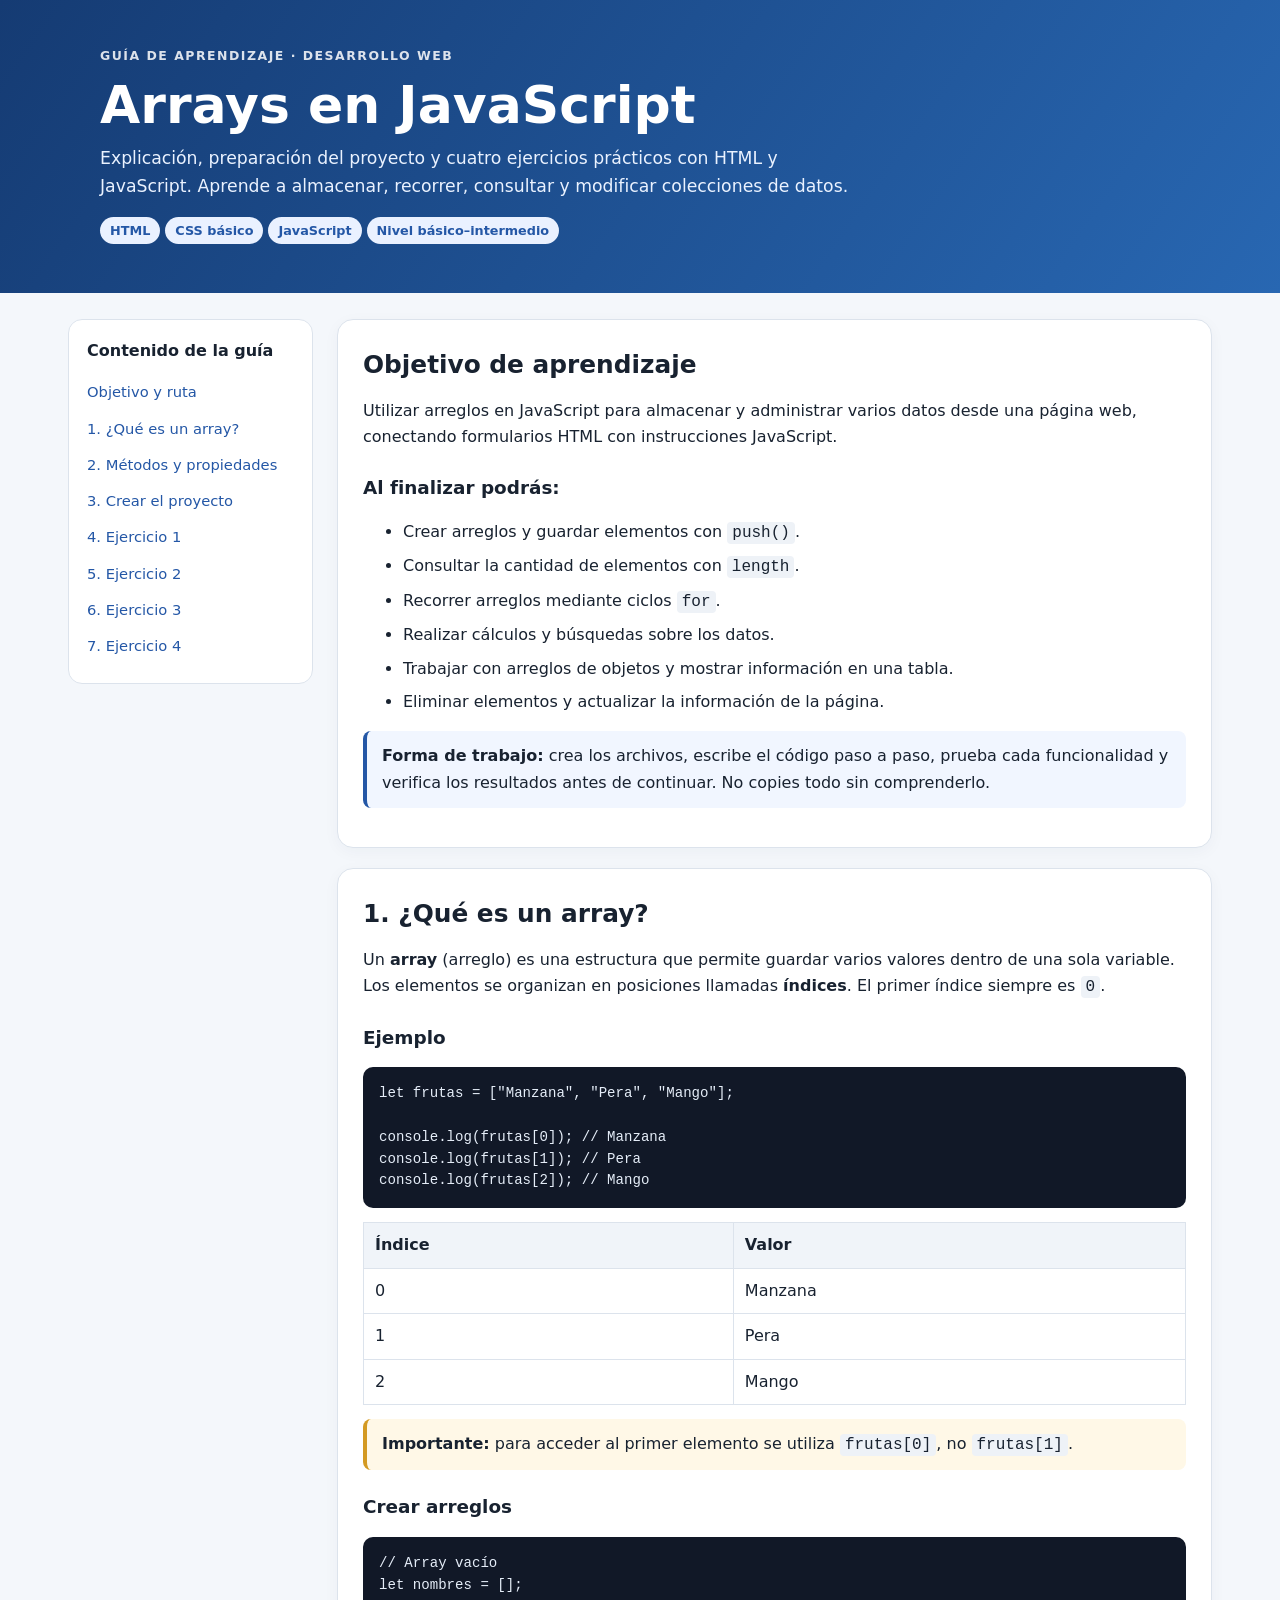
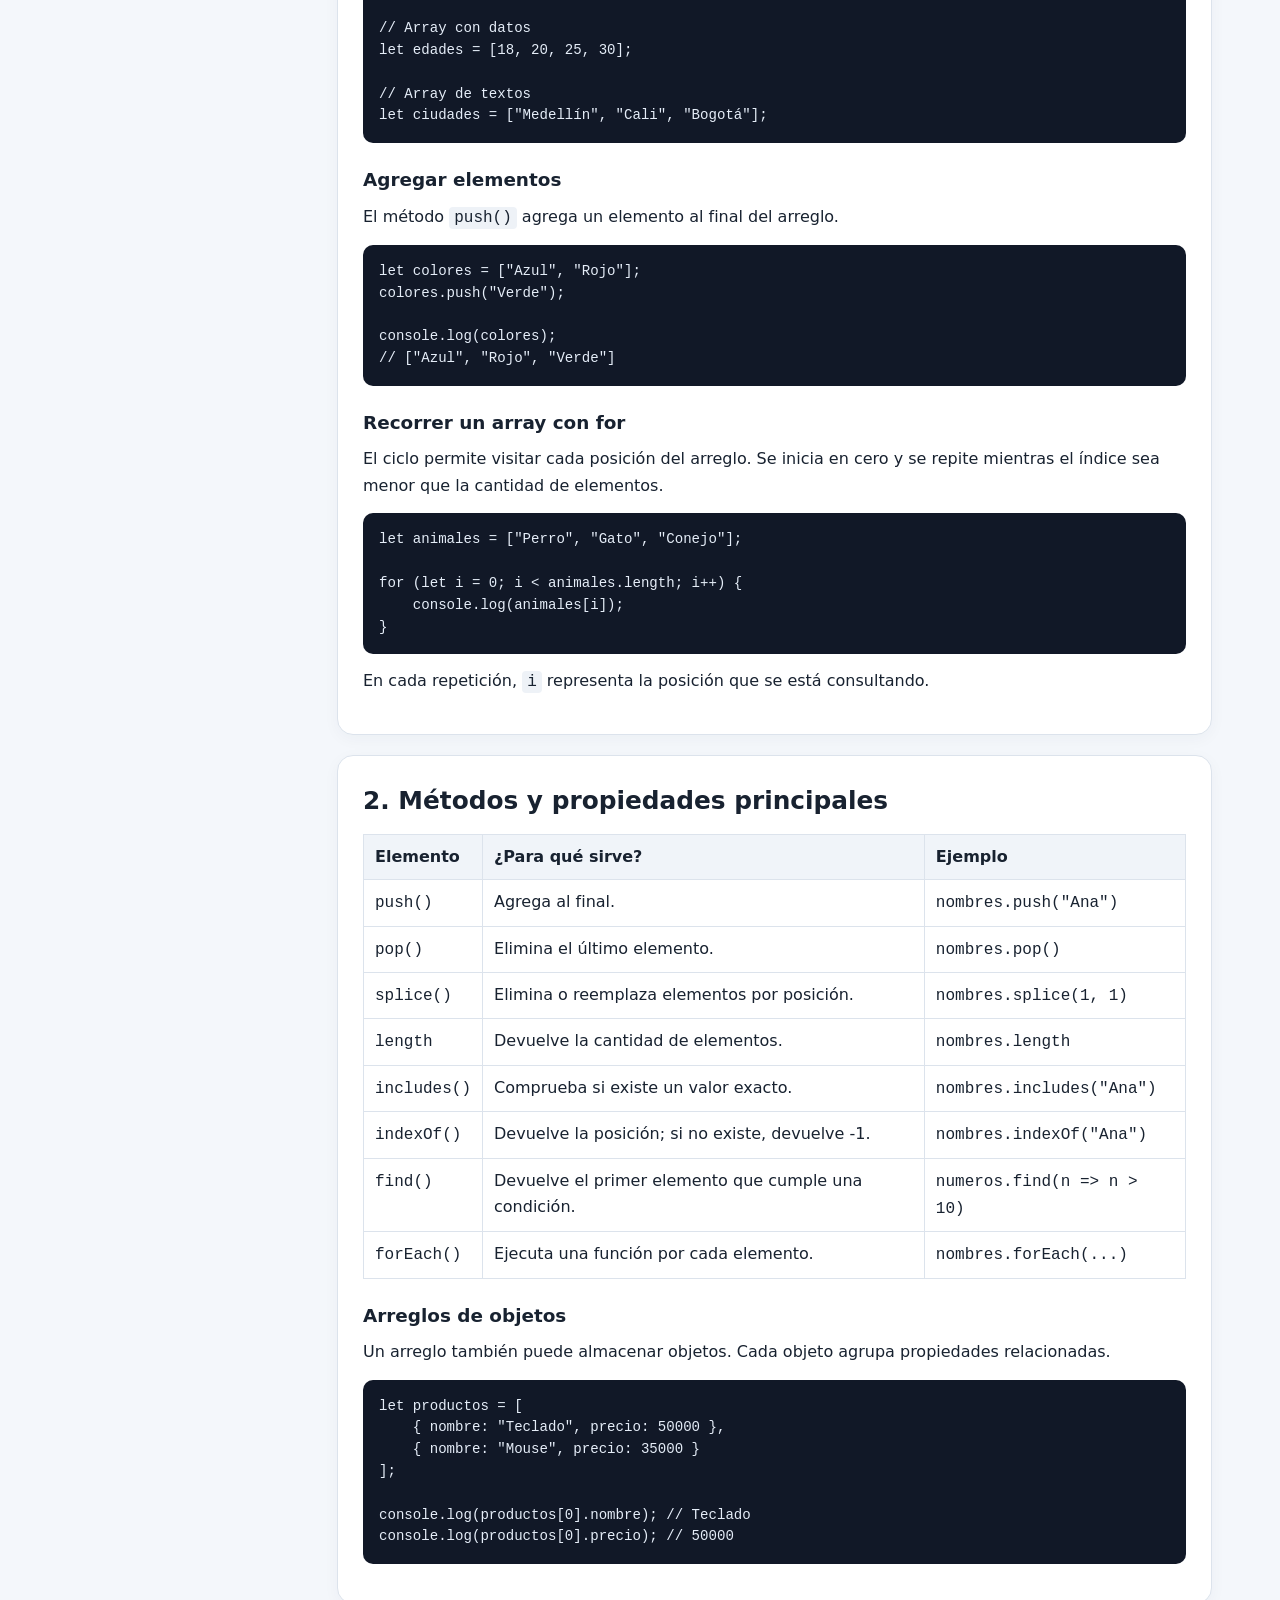
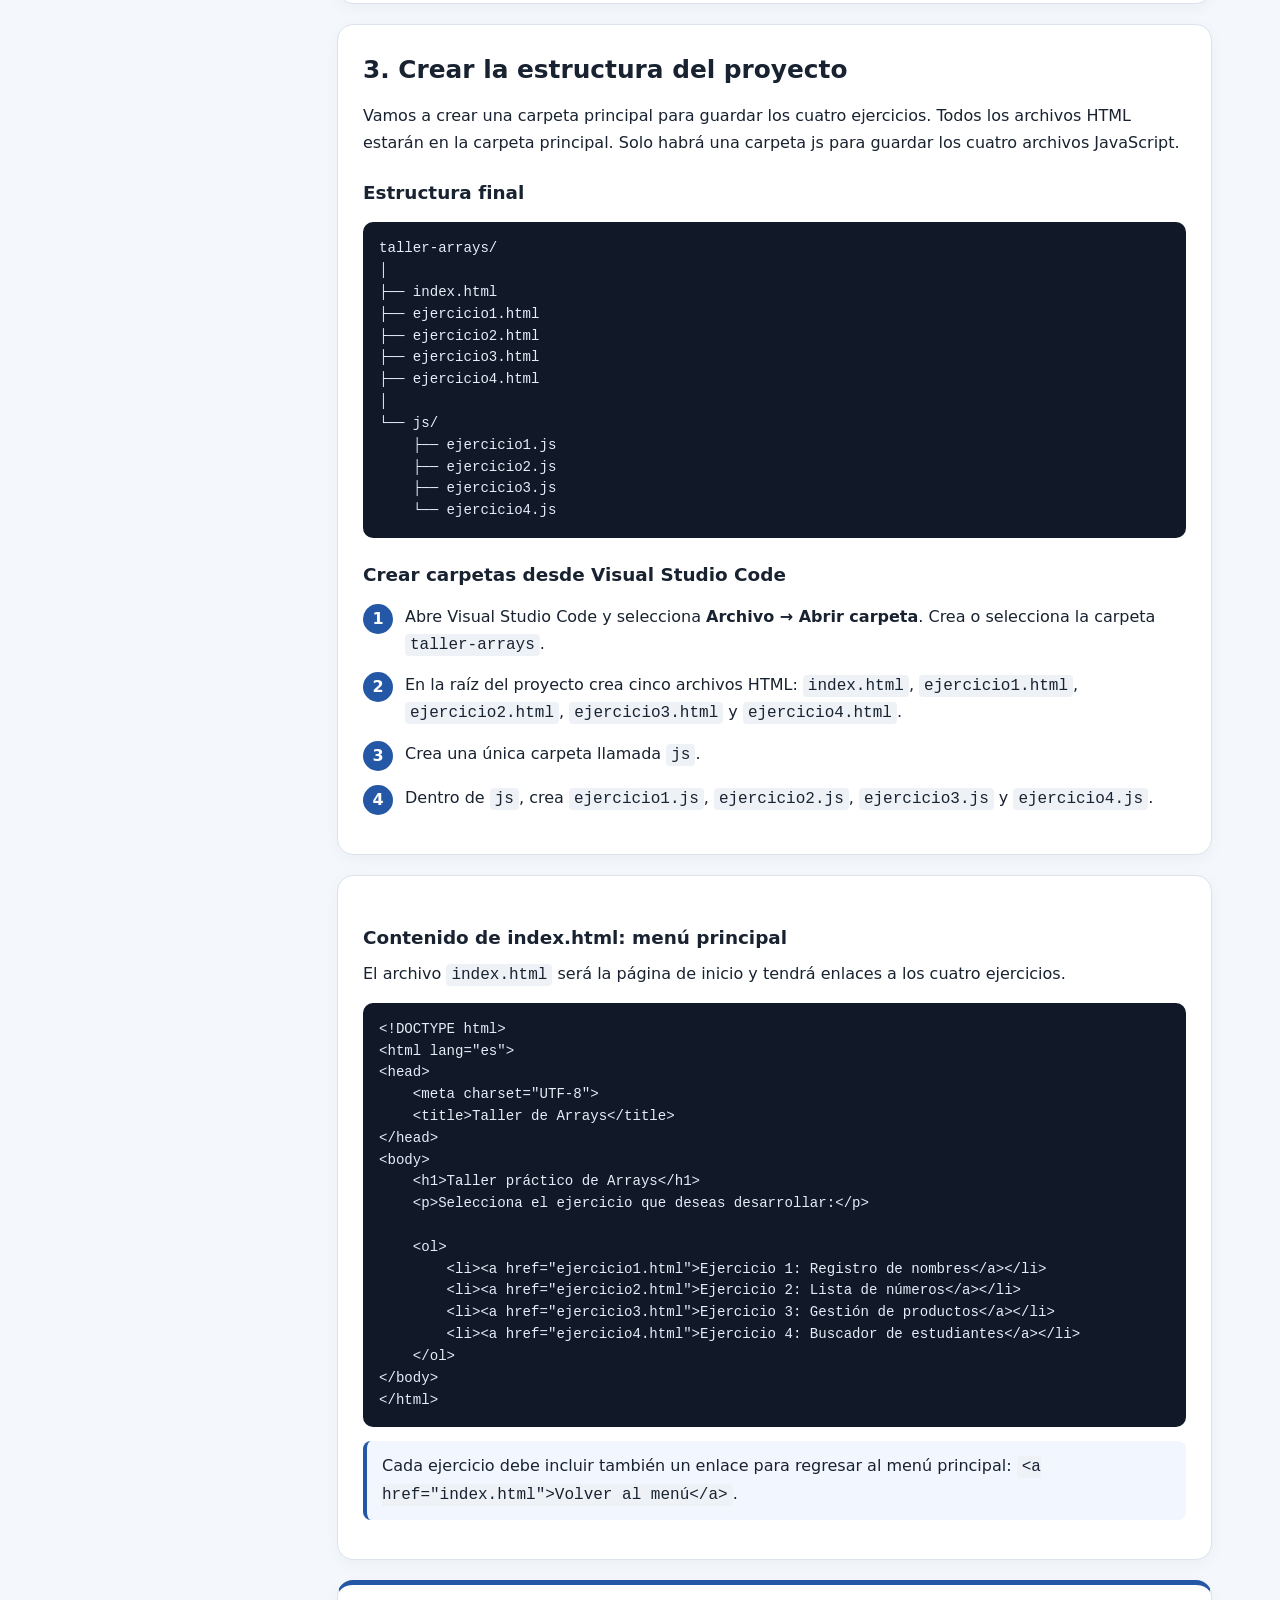
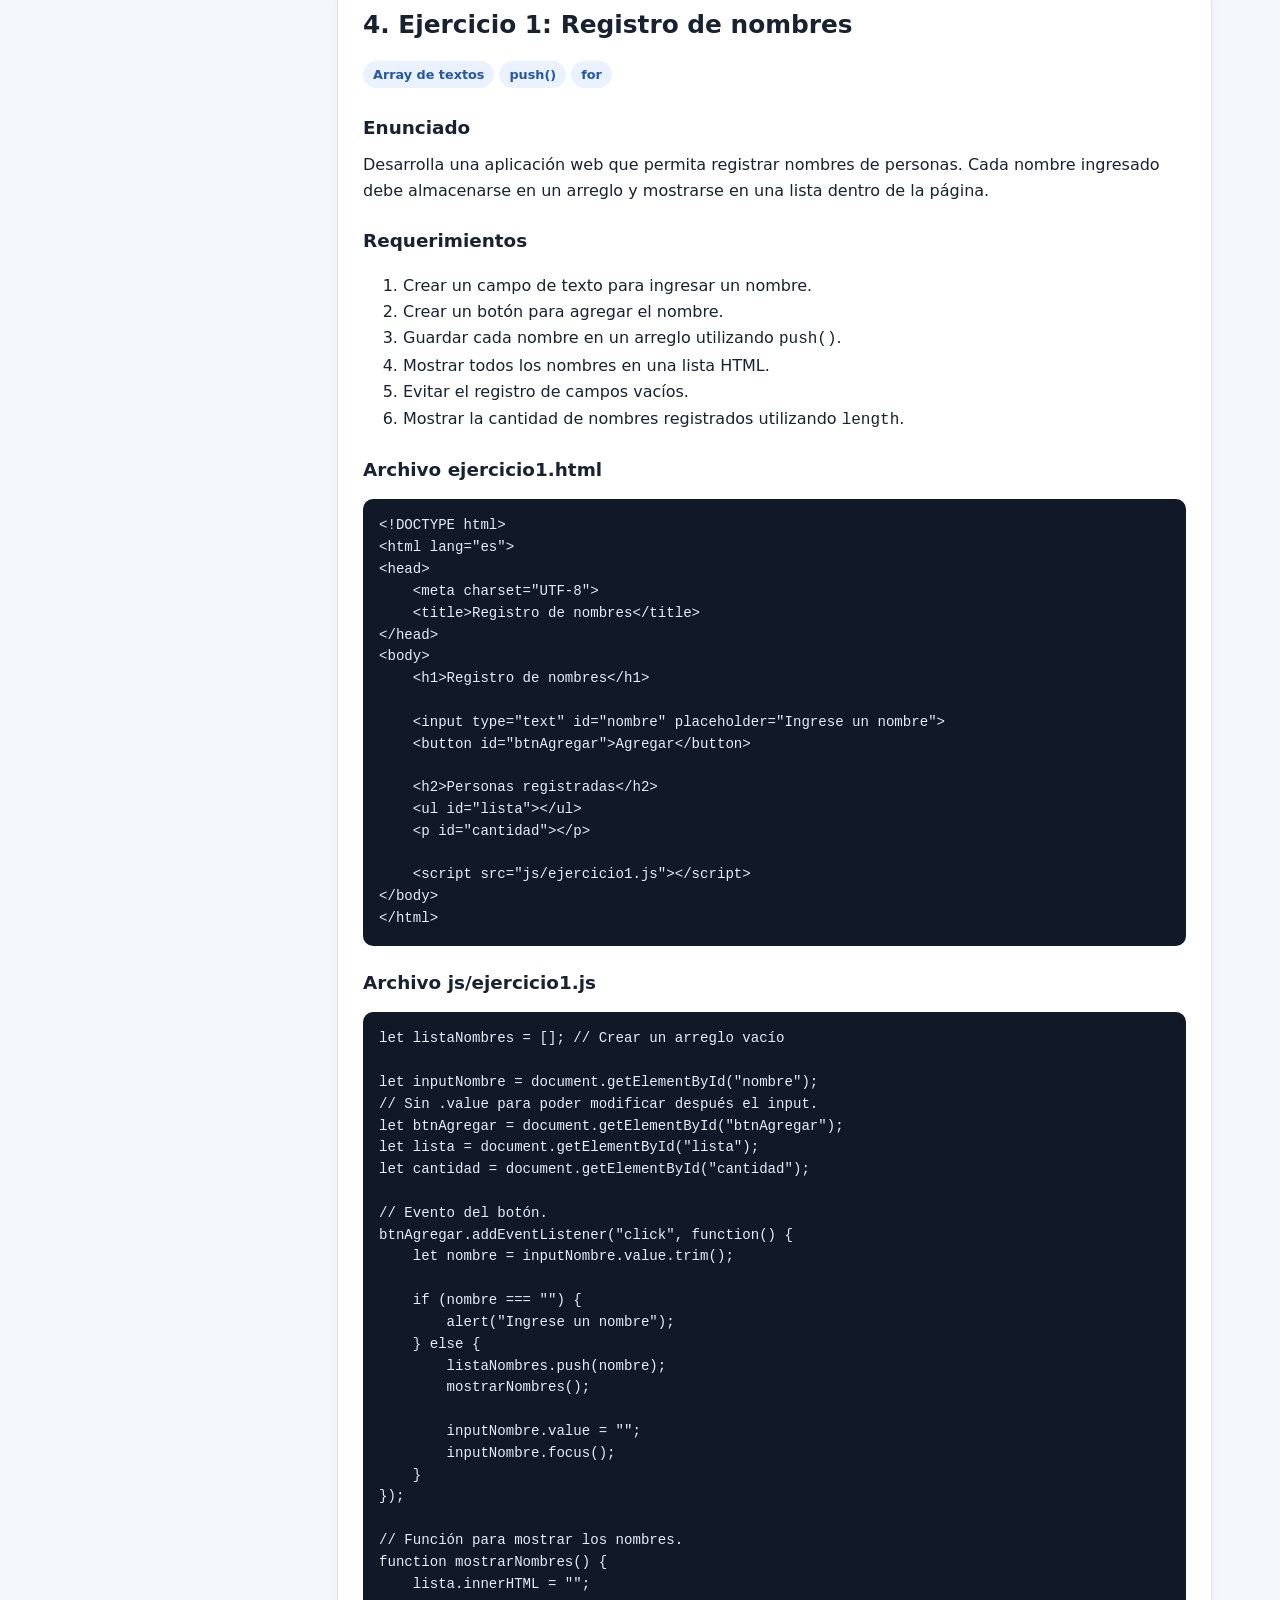
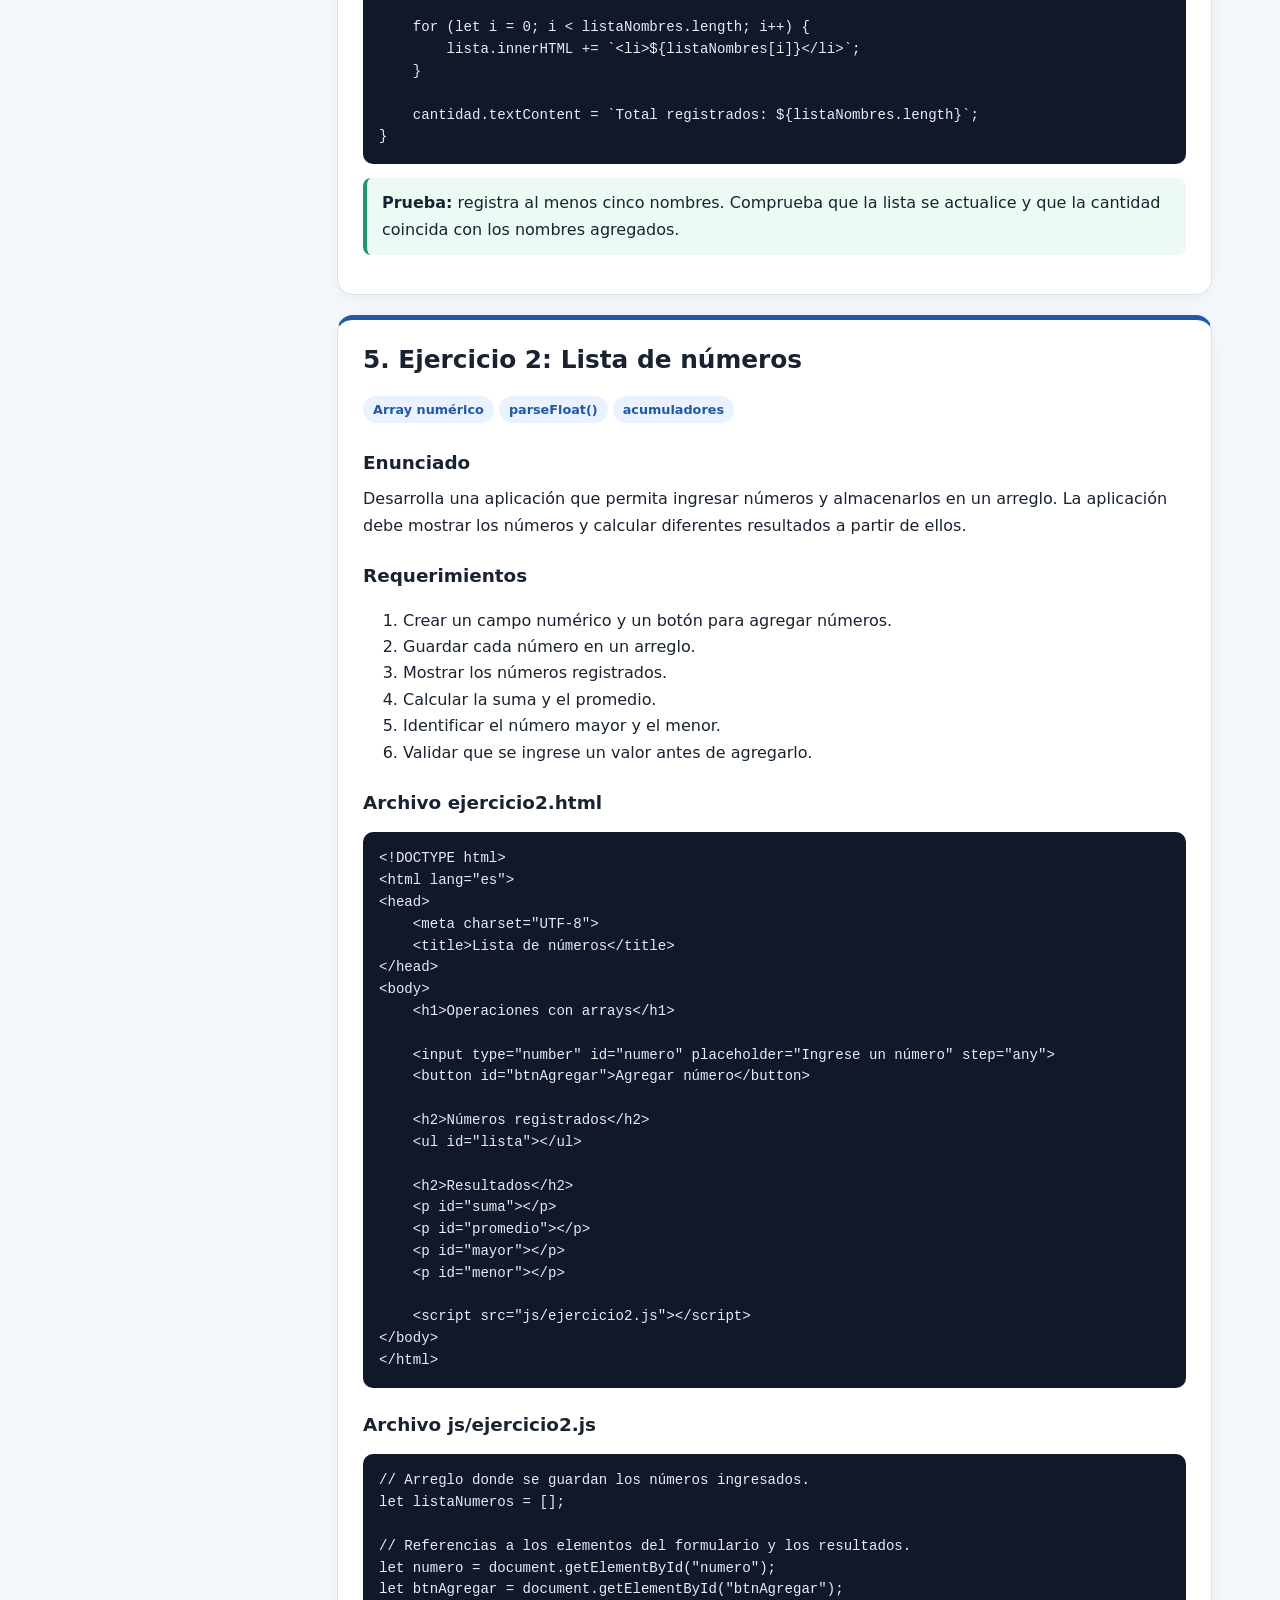
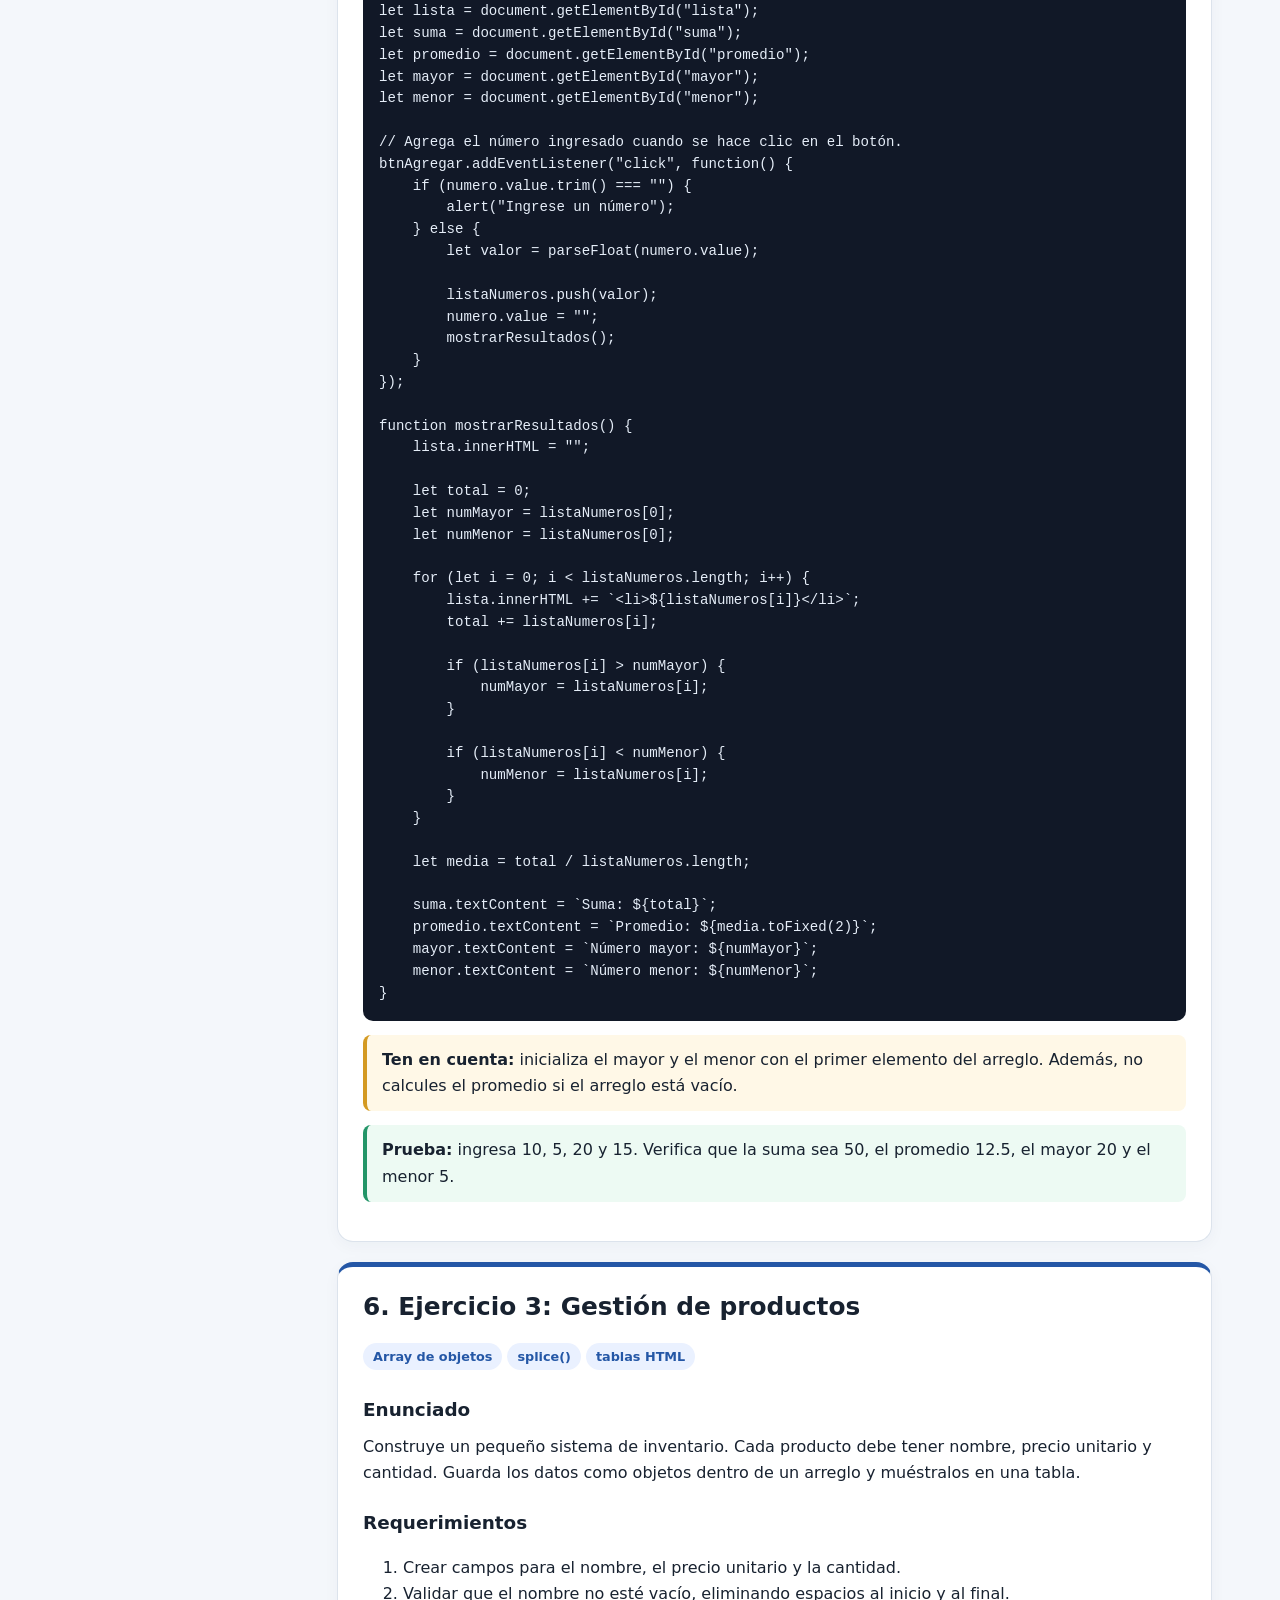
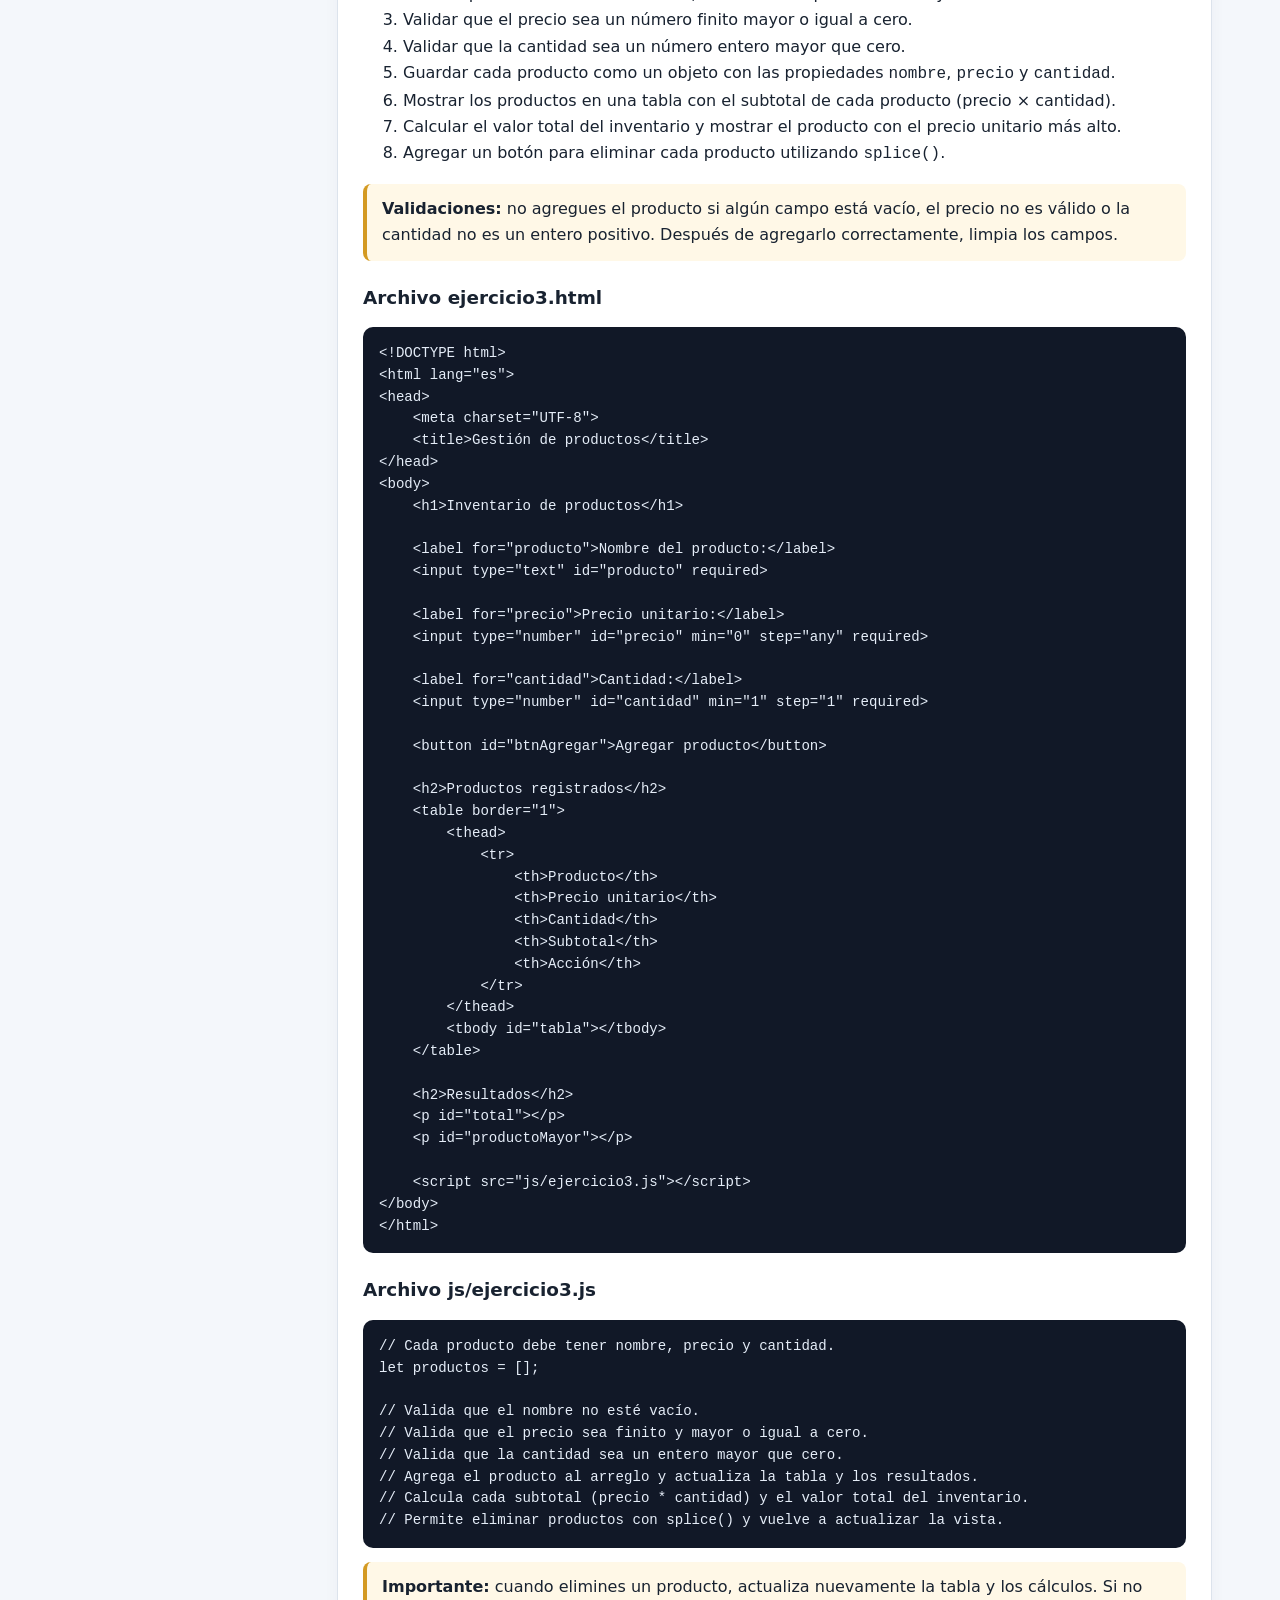
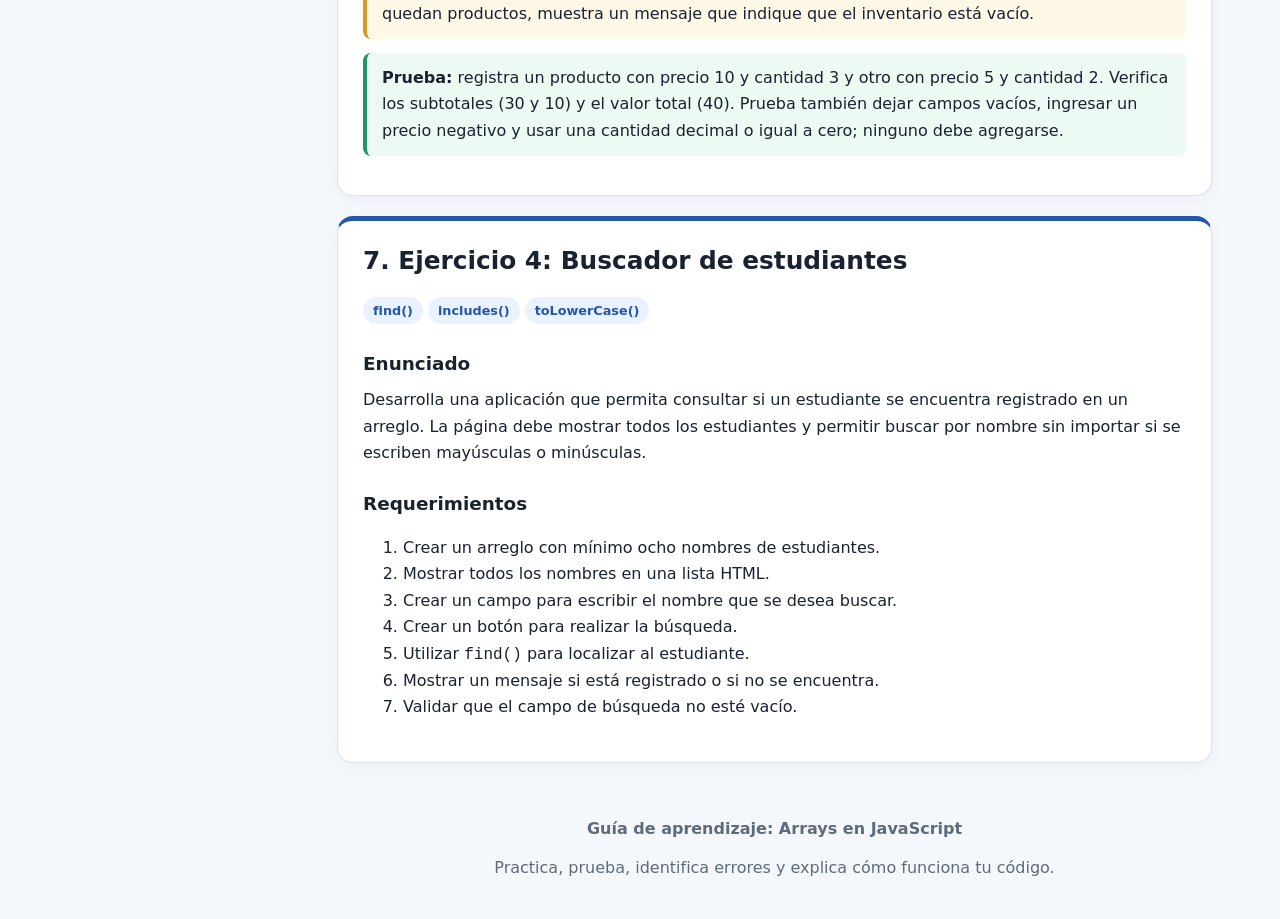
==== commit 4b89aa3e: "Actualizar" ====
--- a/index.html
+++ b/index.html
@@ -274,7 +274,7 @@
     &lt;ul id="lista"&gt;&lt;/ul&gt;
     &lt;p id="cantidad"&gt;&lt;/p&gt;
 
-    &lt;script src="js/app.js"&gt;&lt;/script&gt;
+    &lt;script src="js/ejercicio1.js"&gt;&lt;/script&gt;
 &lt;/body&gt;
 &lt;/html&gt;</code></pre>
                 <h3>Archivo js/ejercicio1.js </h3>
@@ -353,7 +353,7 @@
     &lt;p id="mayor"&gt;&lt;/p&gt;
     &lt;p id="menor"&gt;&lt;/p&gt;
 
-    &lt;script src="js/app.js"&gt;&lt;/script&gt;
+    &lt;script src="js/ejercicio2.js"&gt;&lt;/script&gt;
 &lt;/body&gt;
 &lt;/html&gt;</code></pre>
                 <h3>Archivo js/ejercicio2.js</h3>
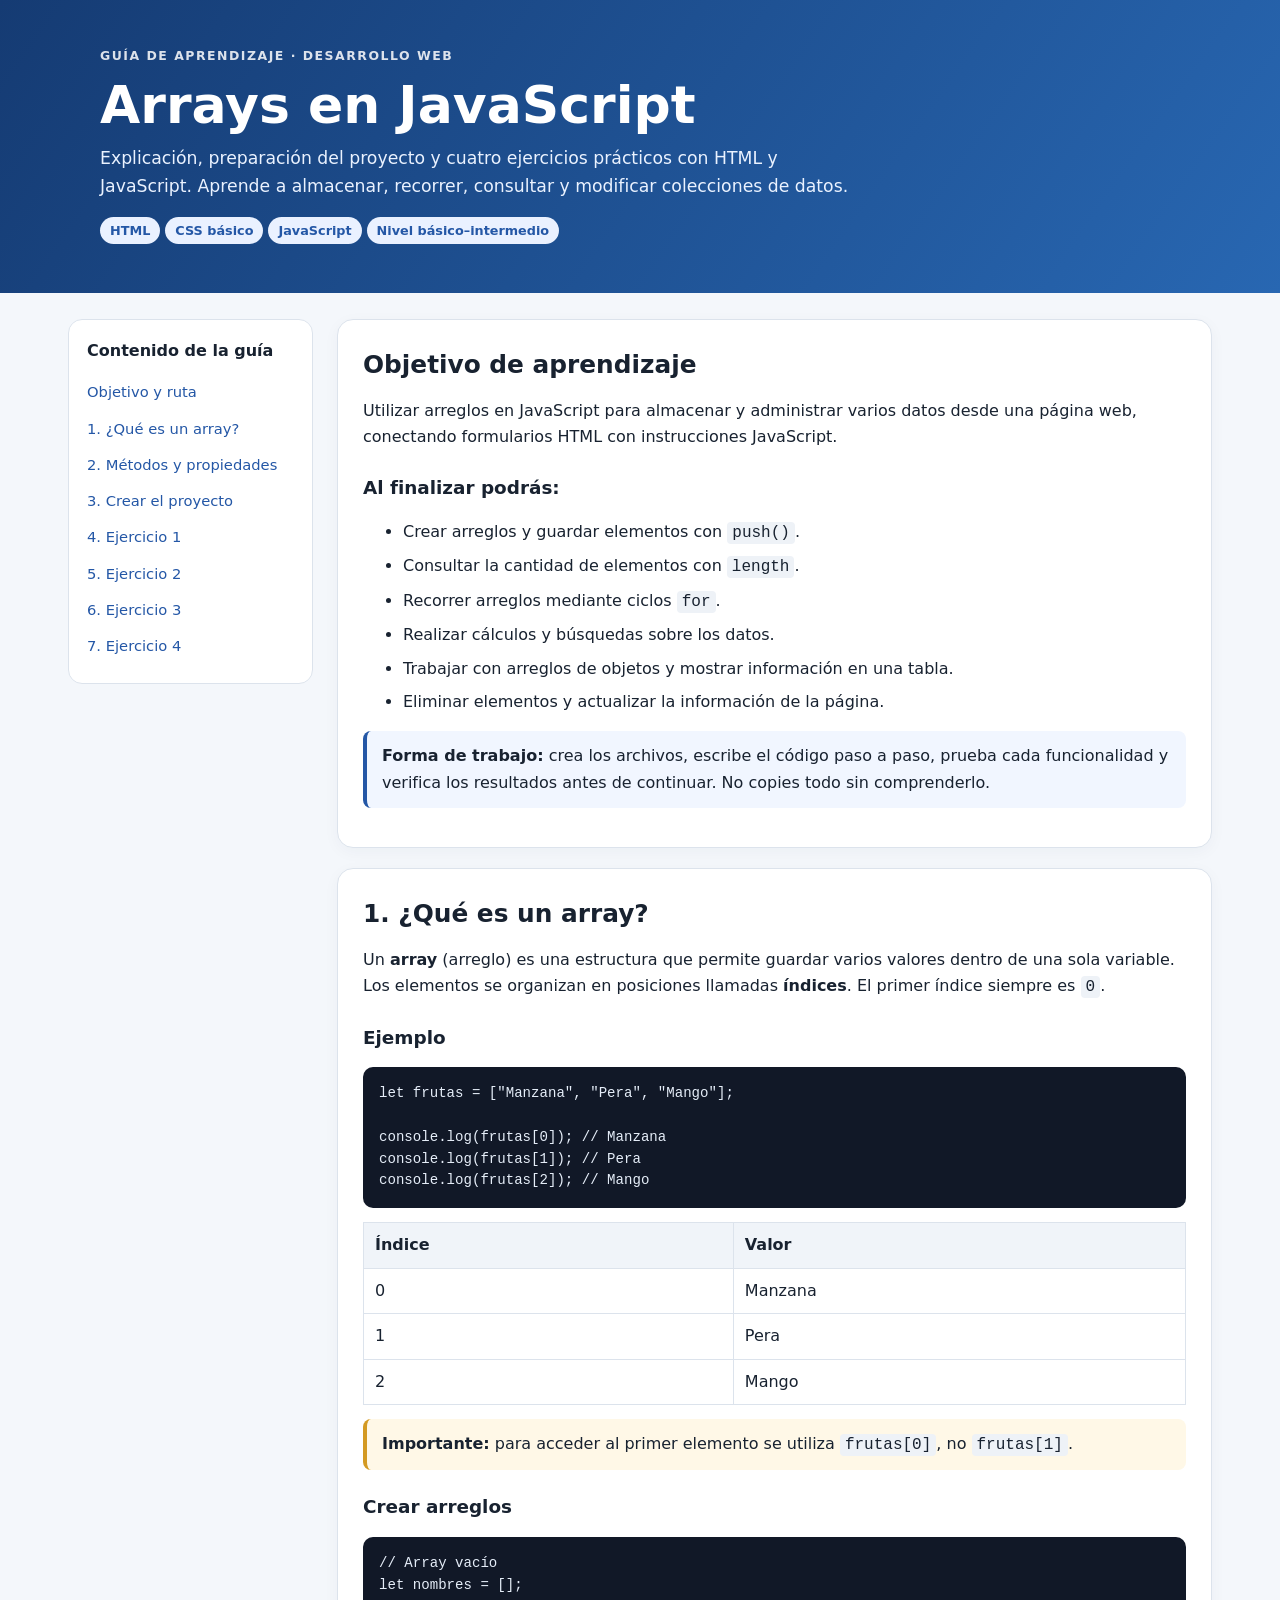
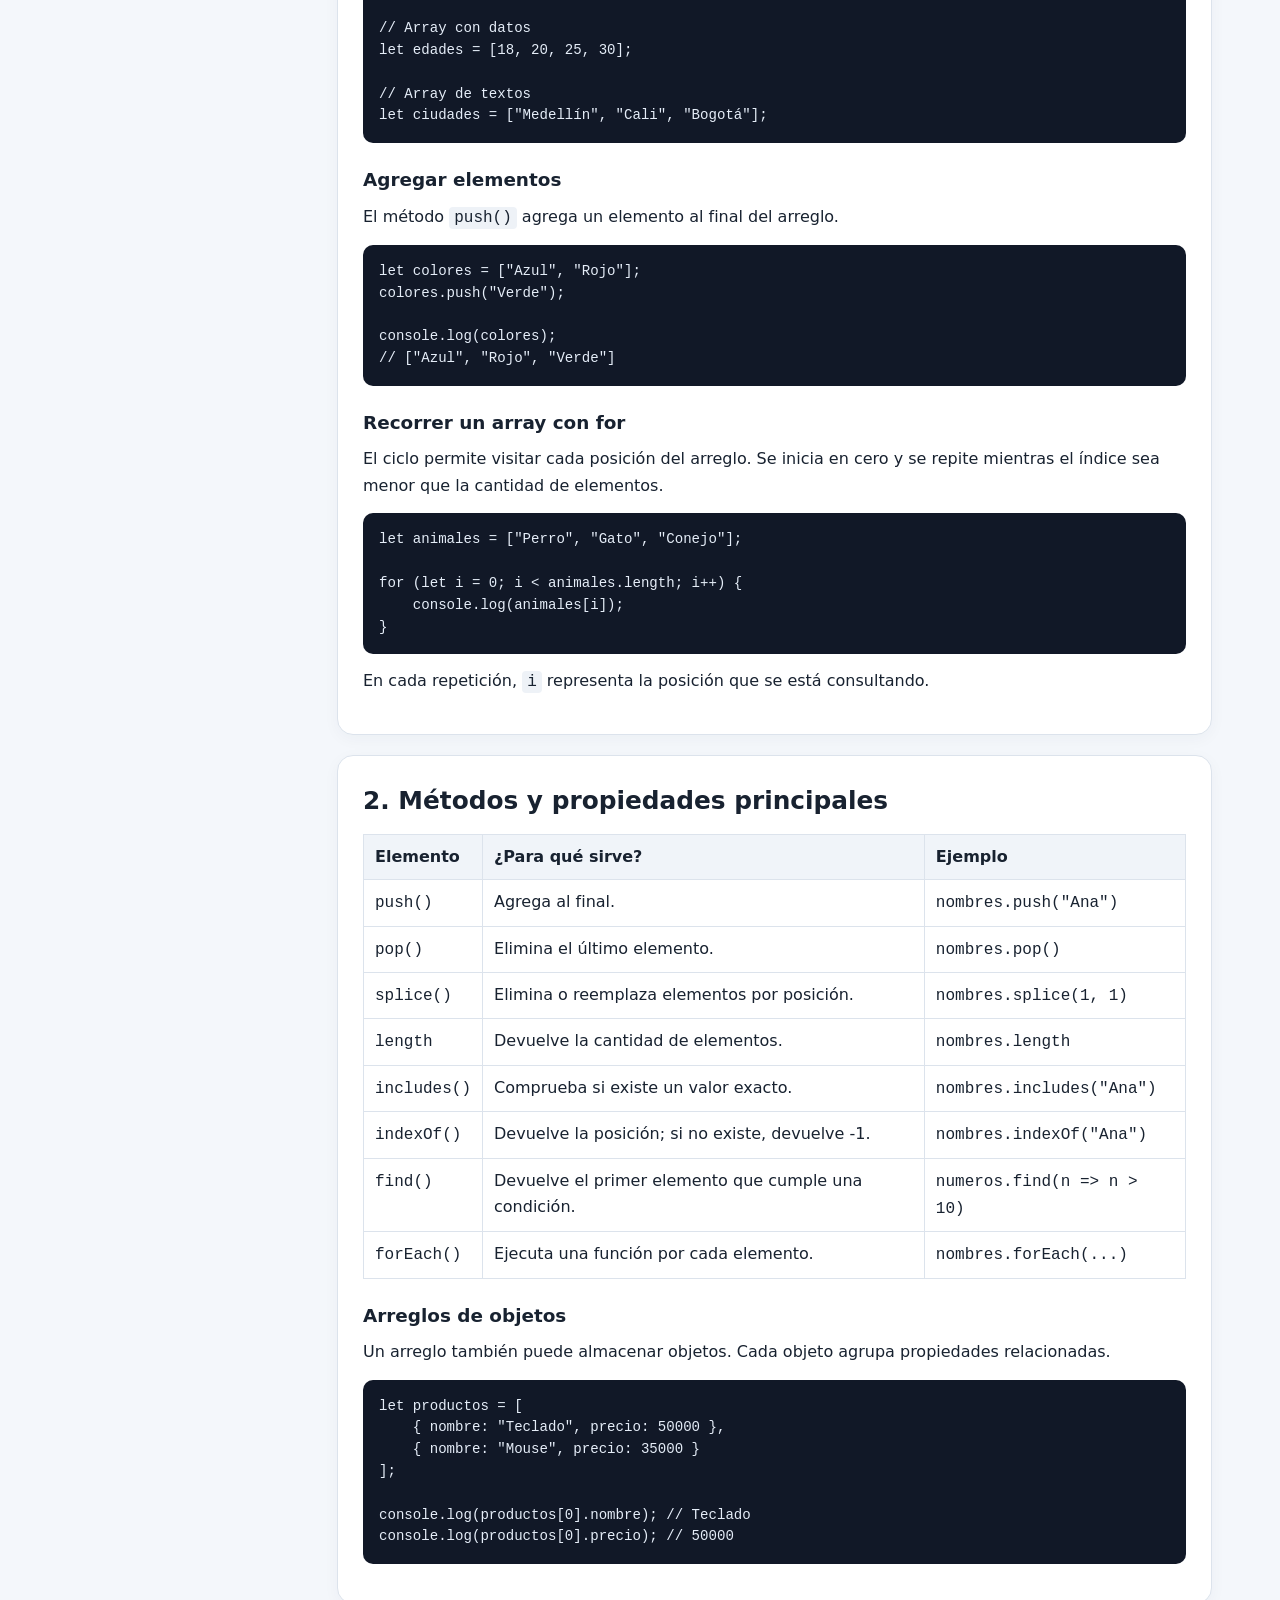
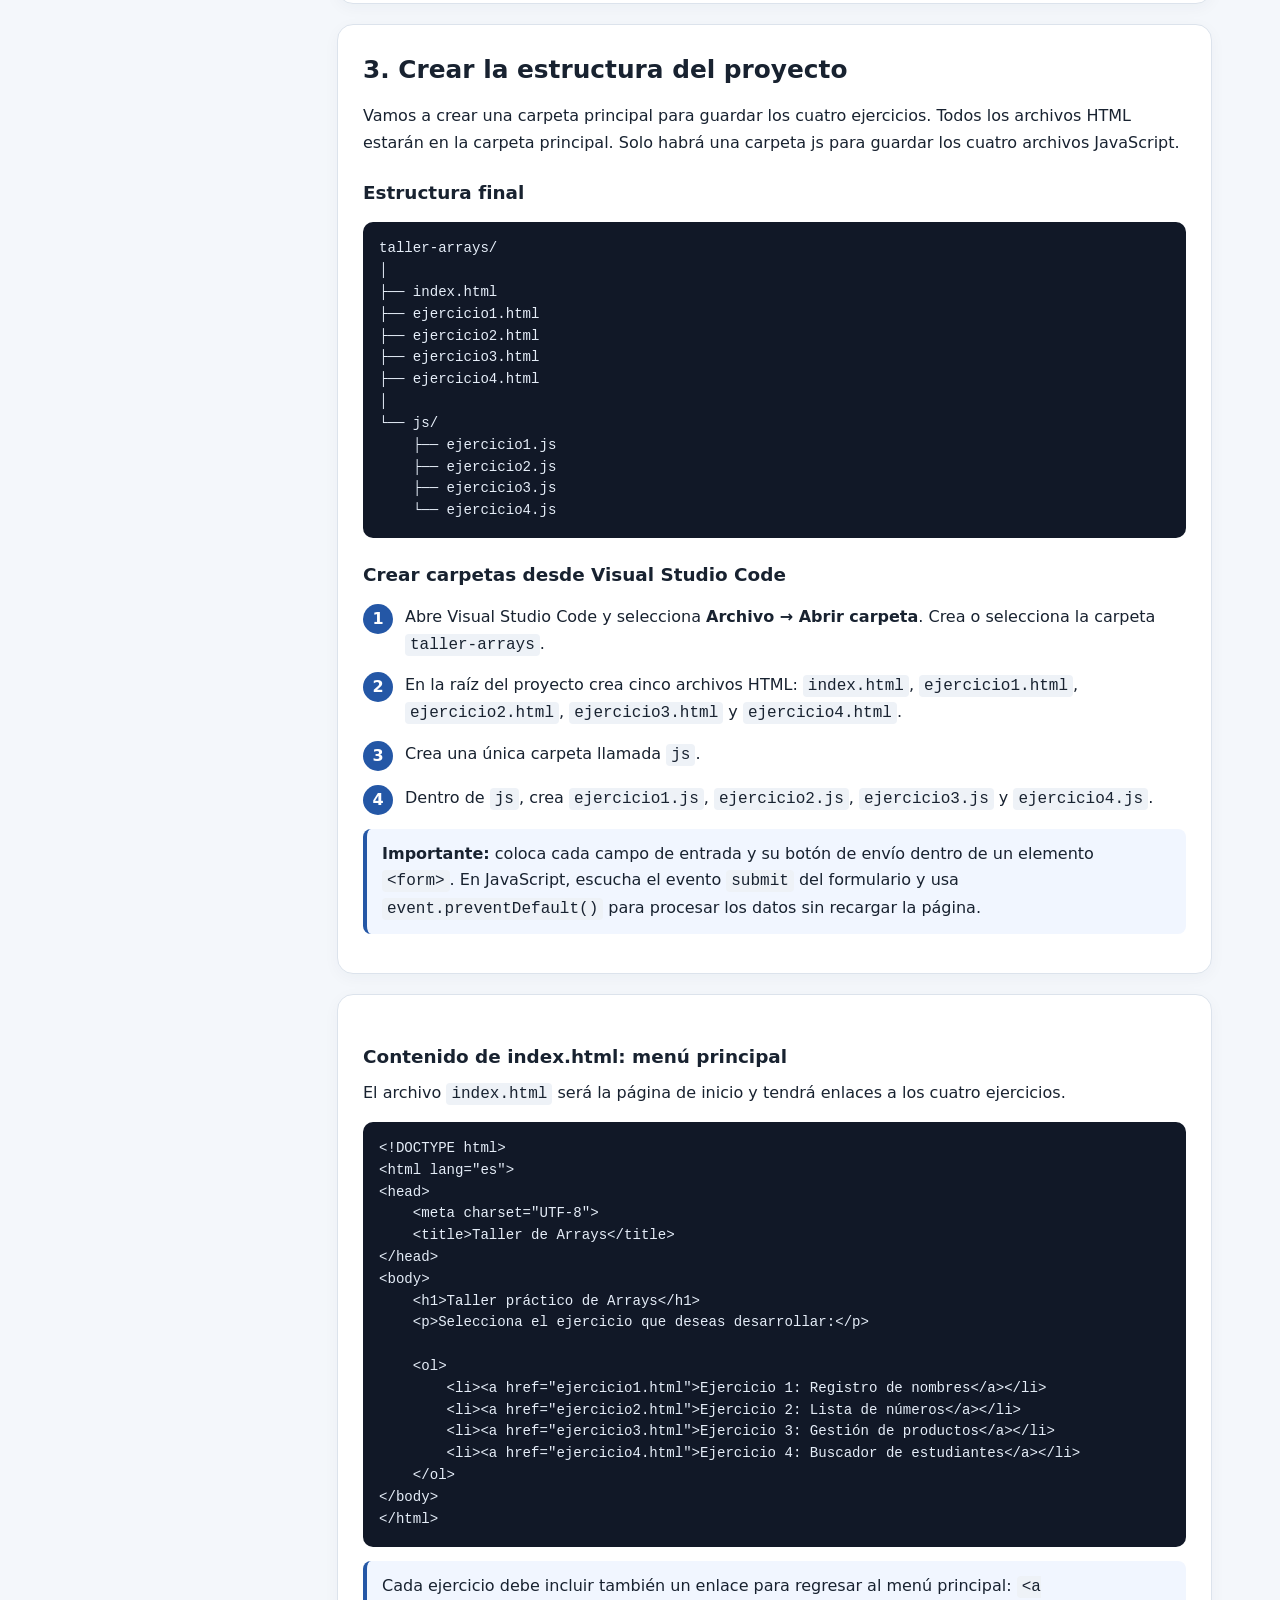
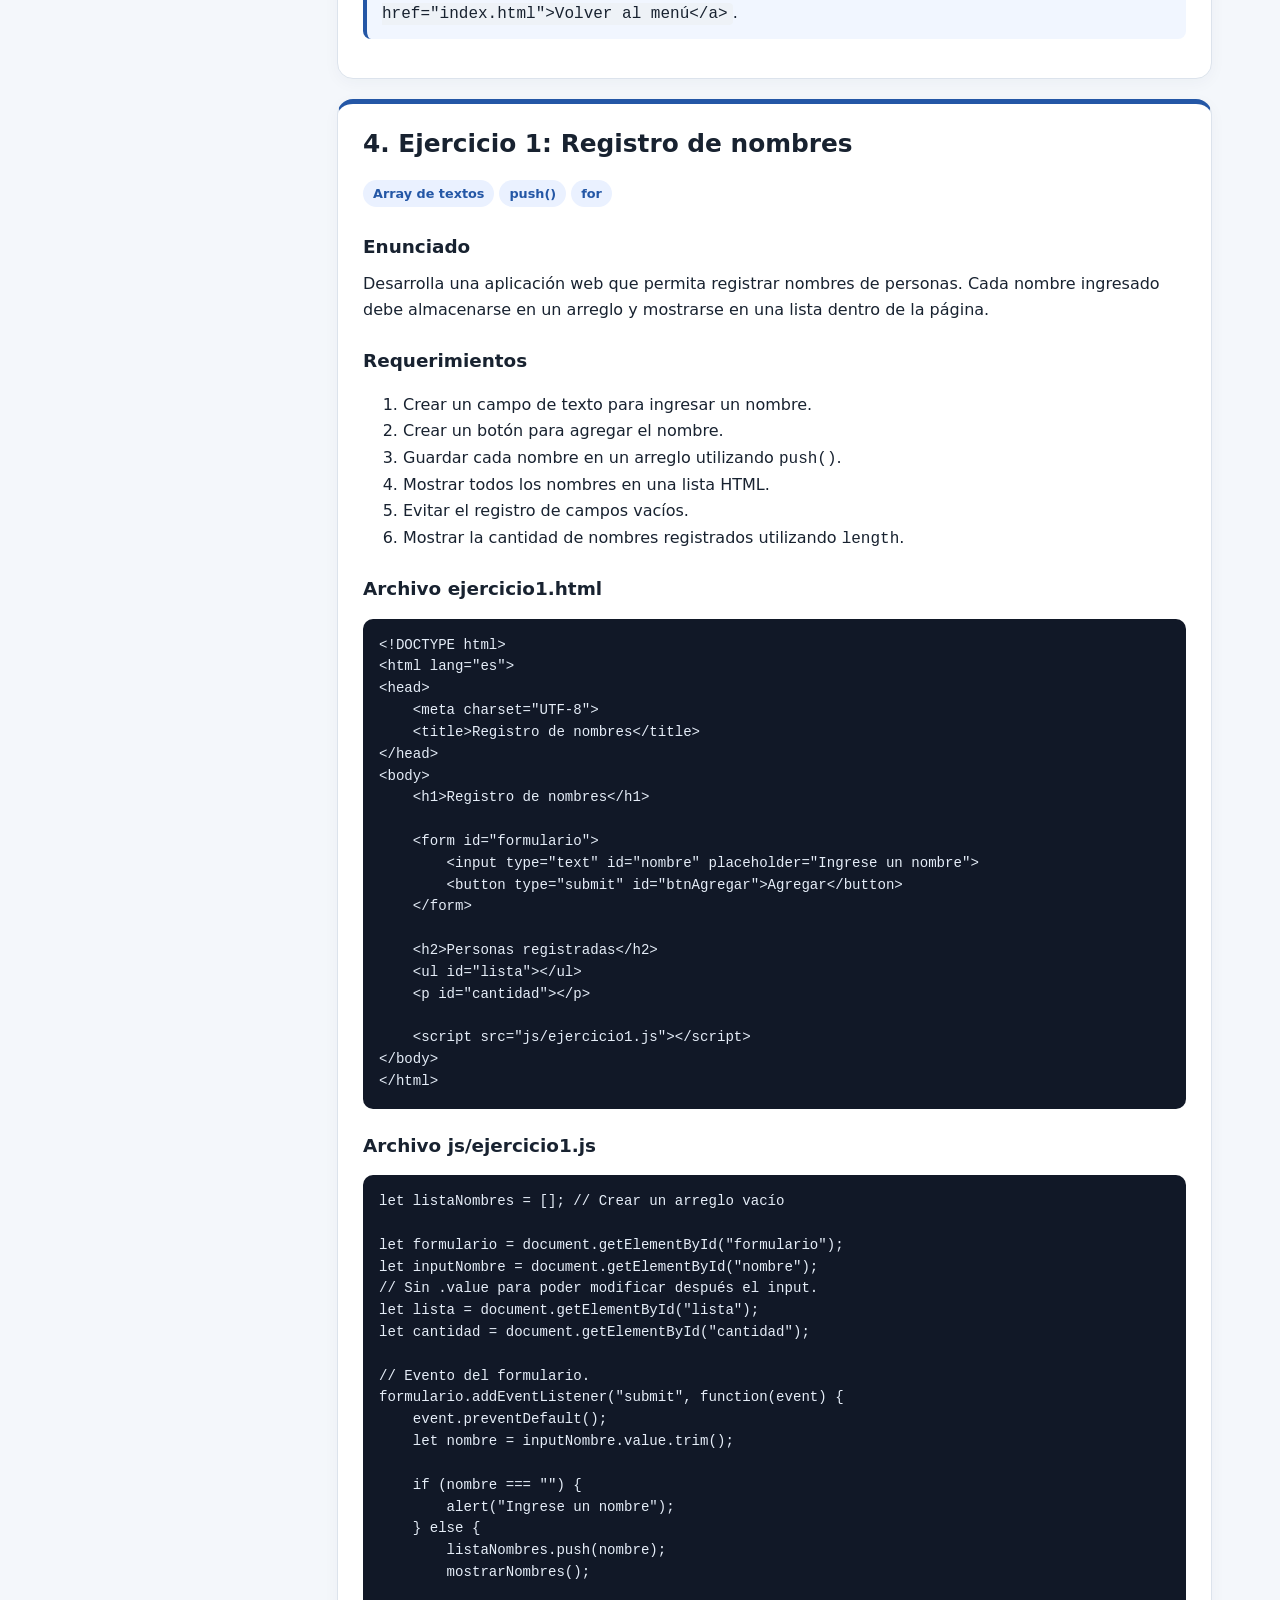
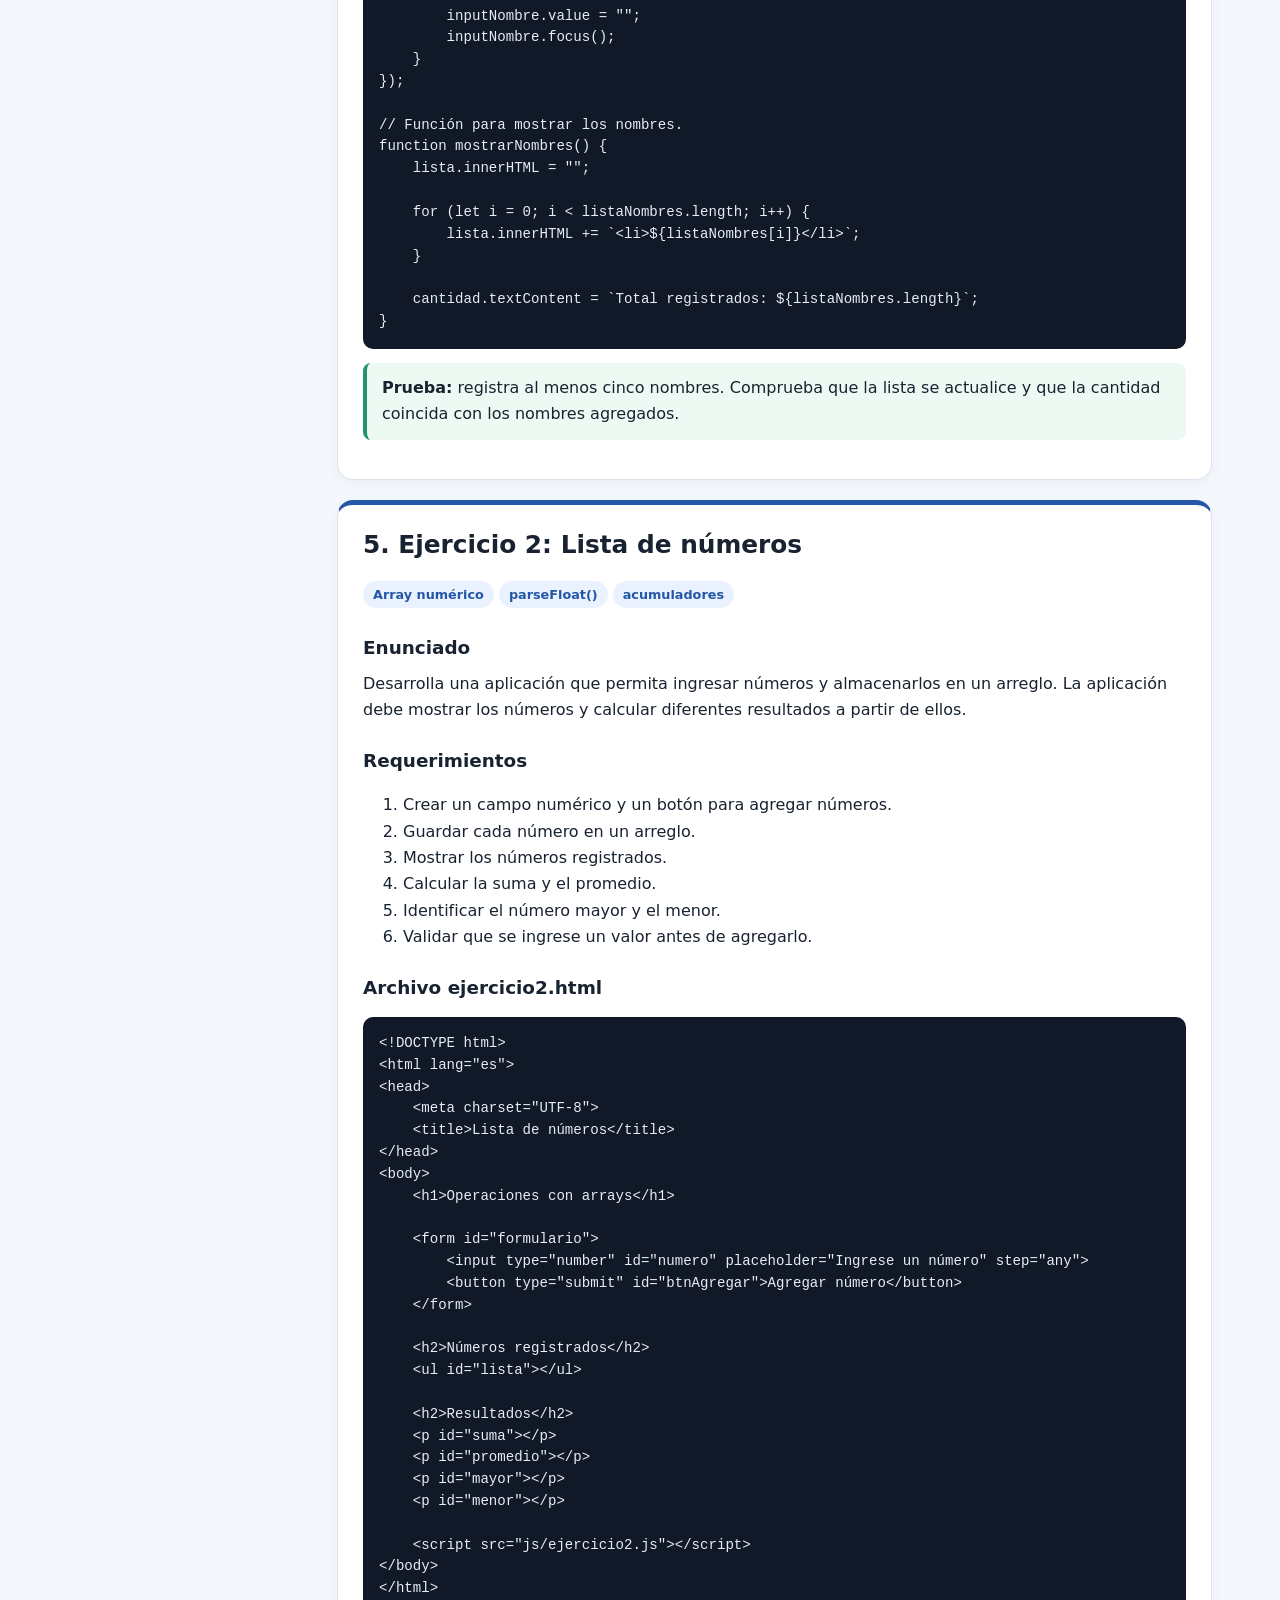
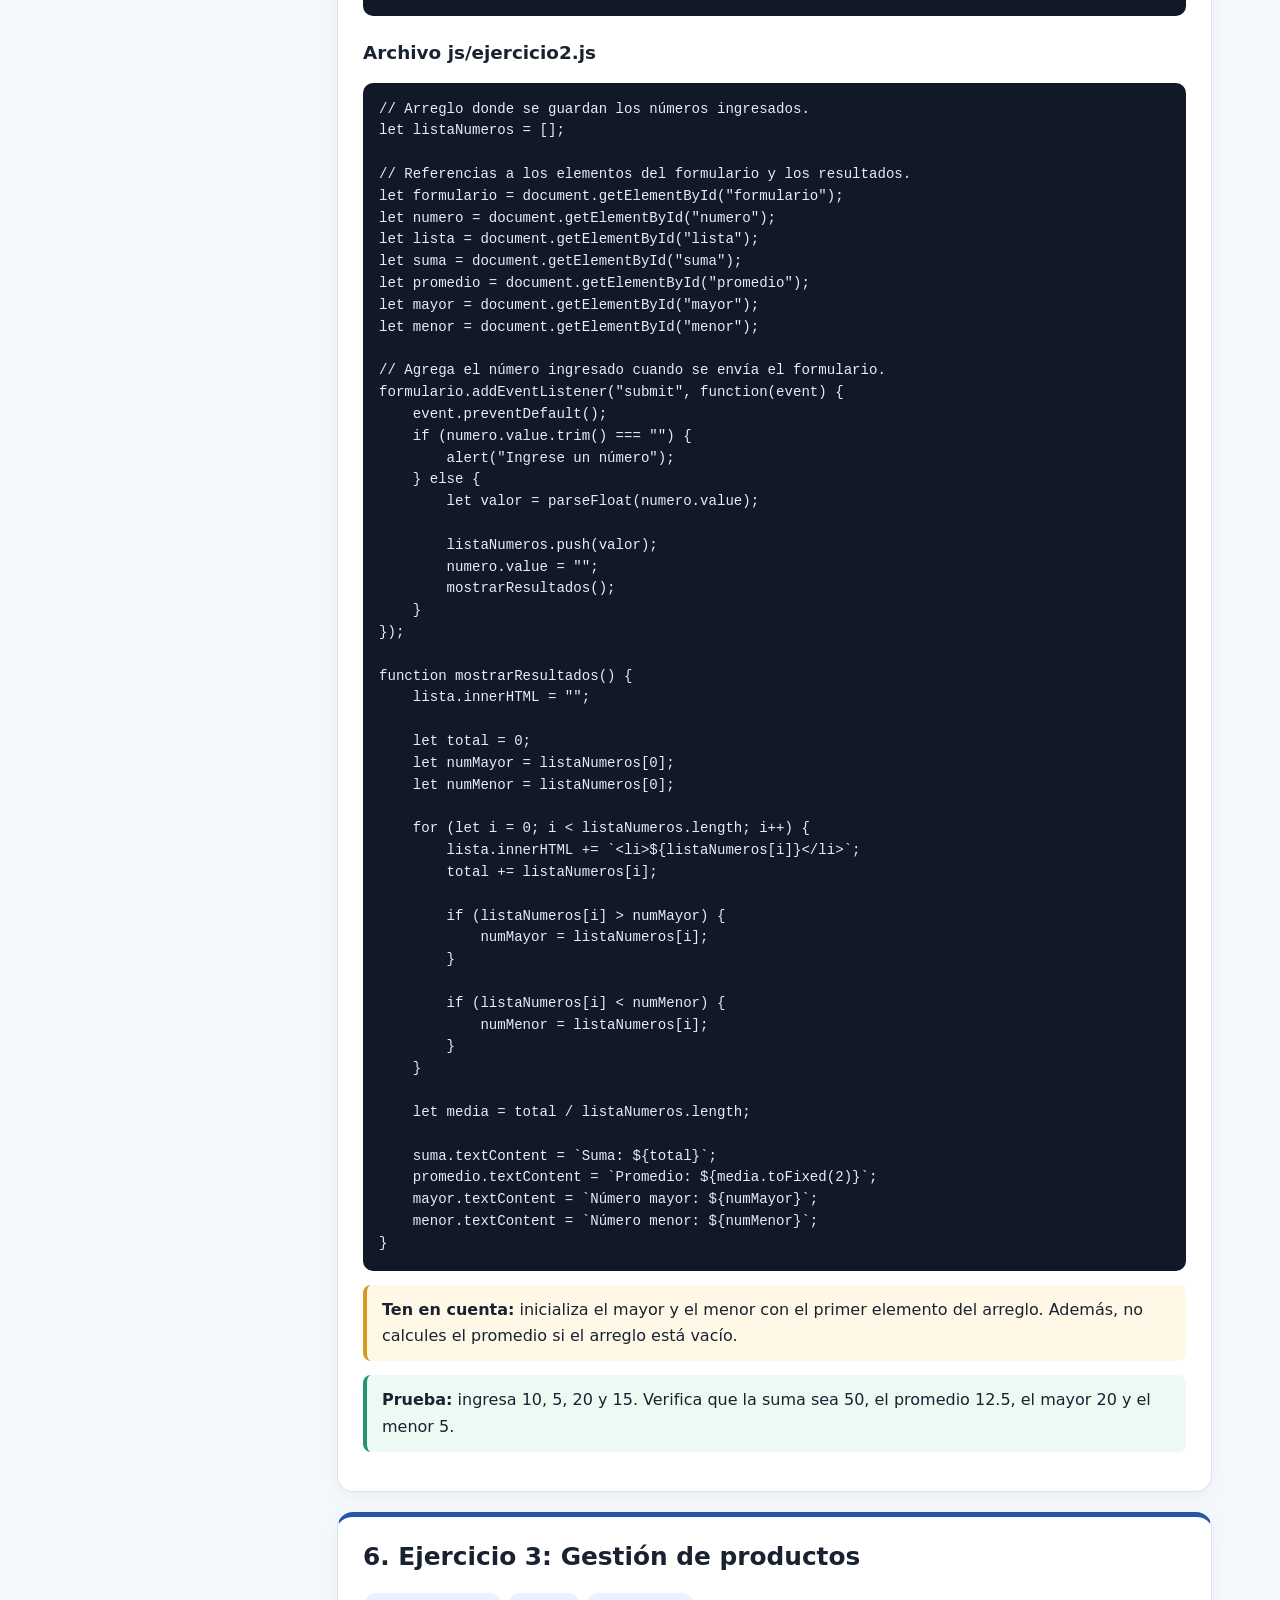
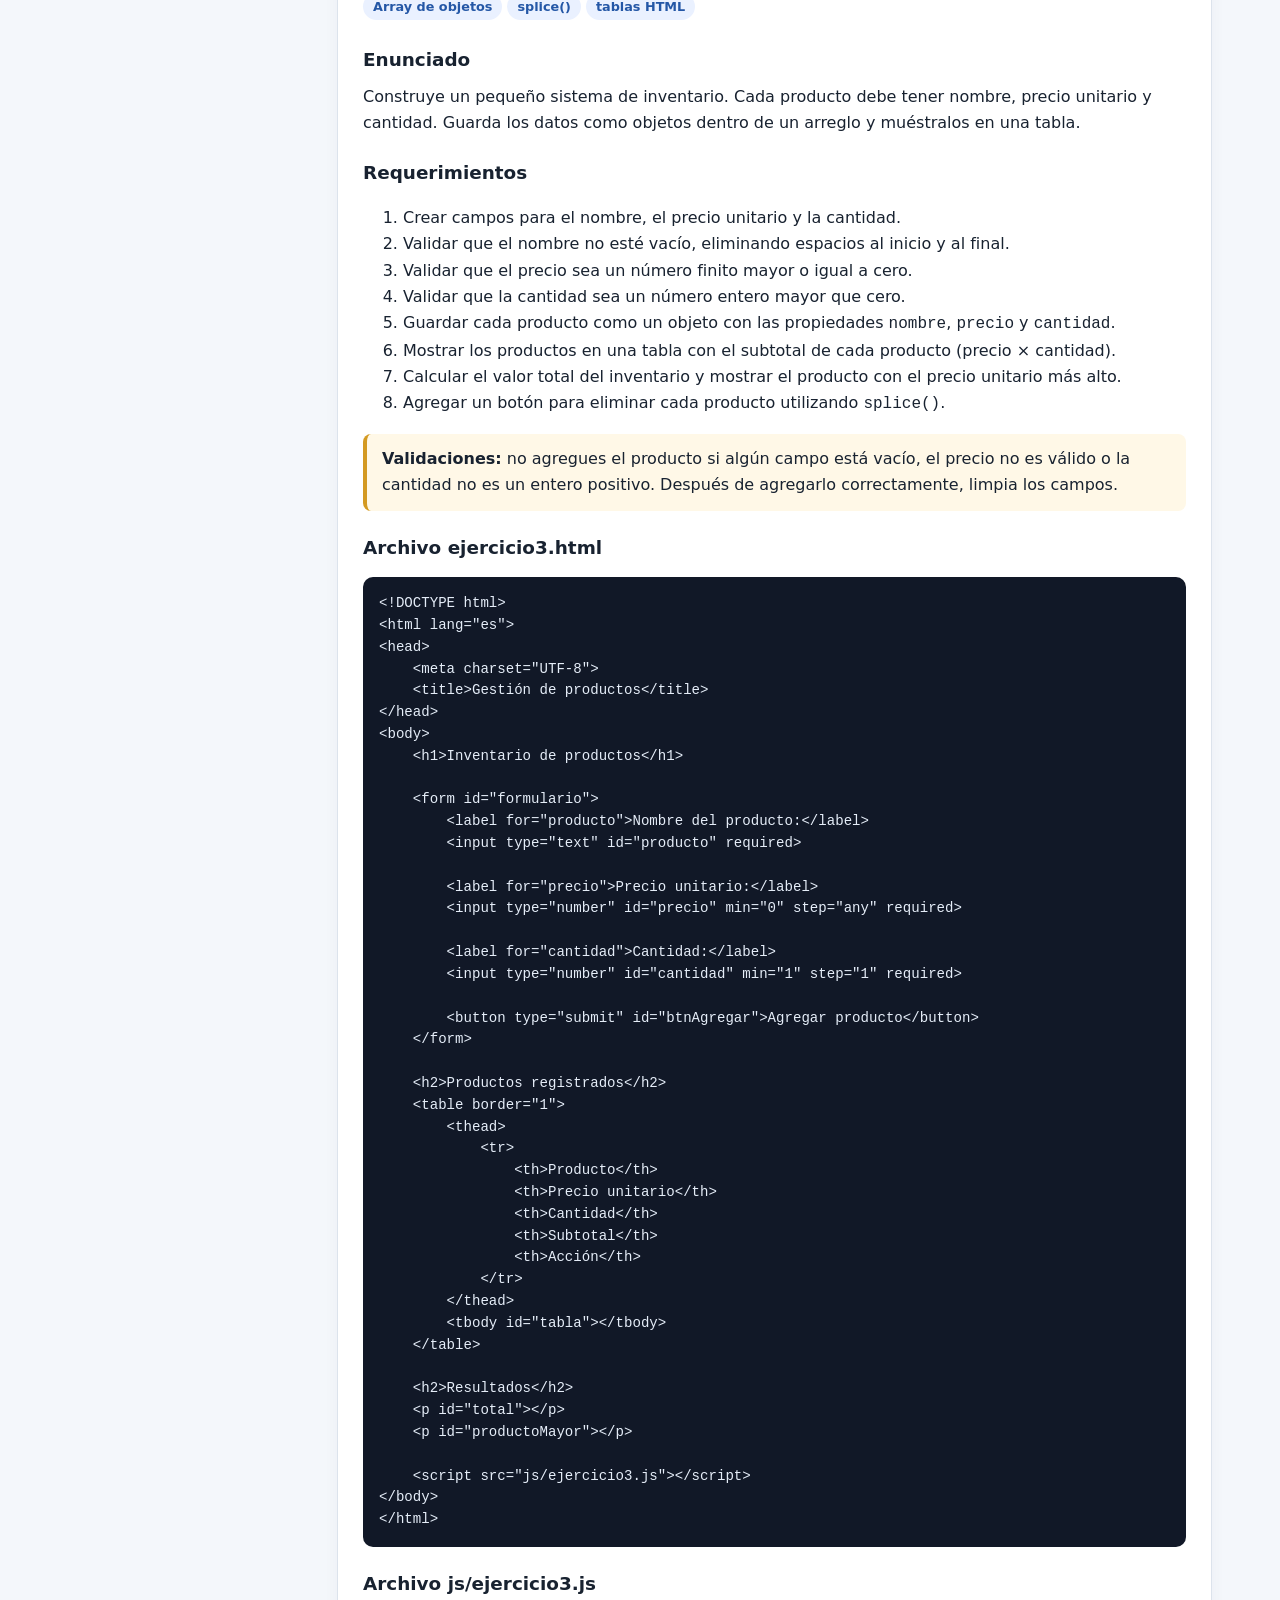
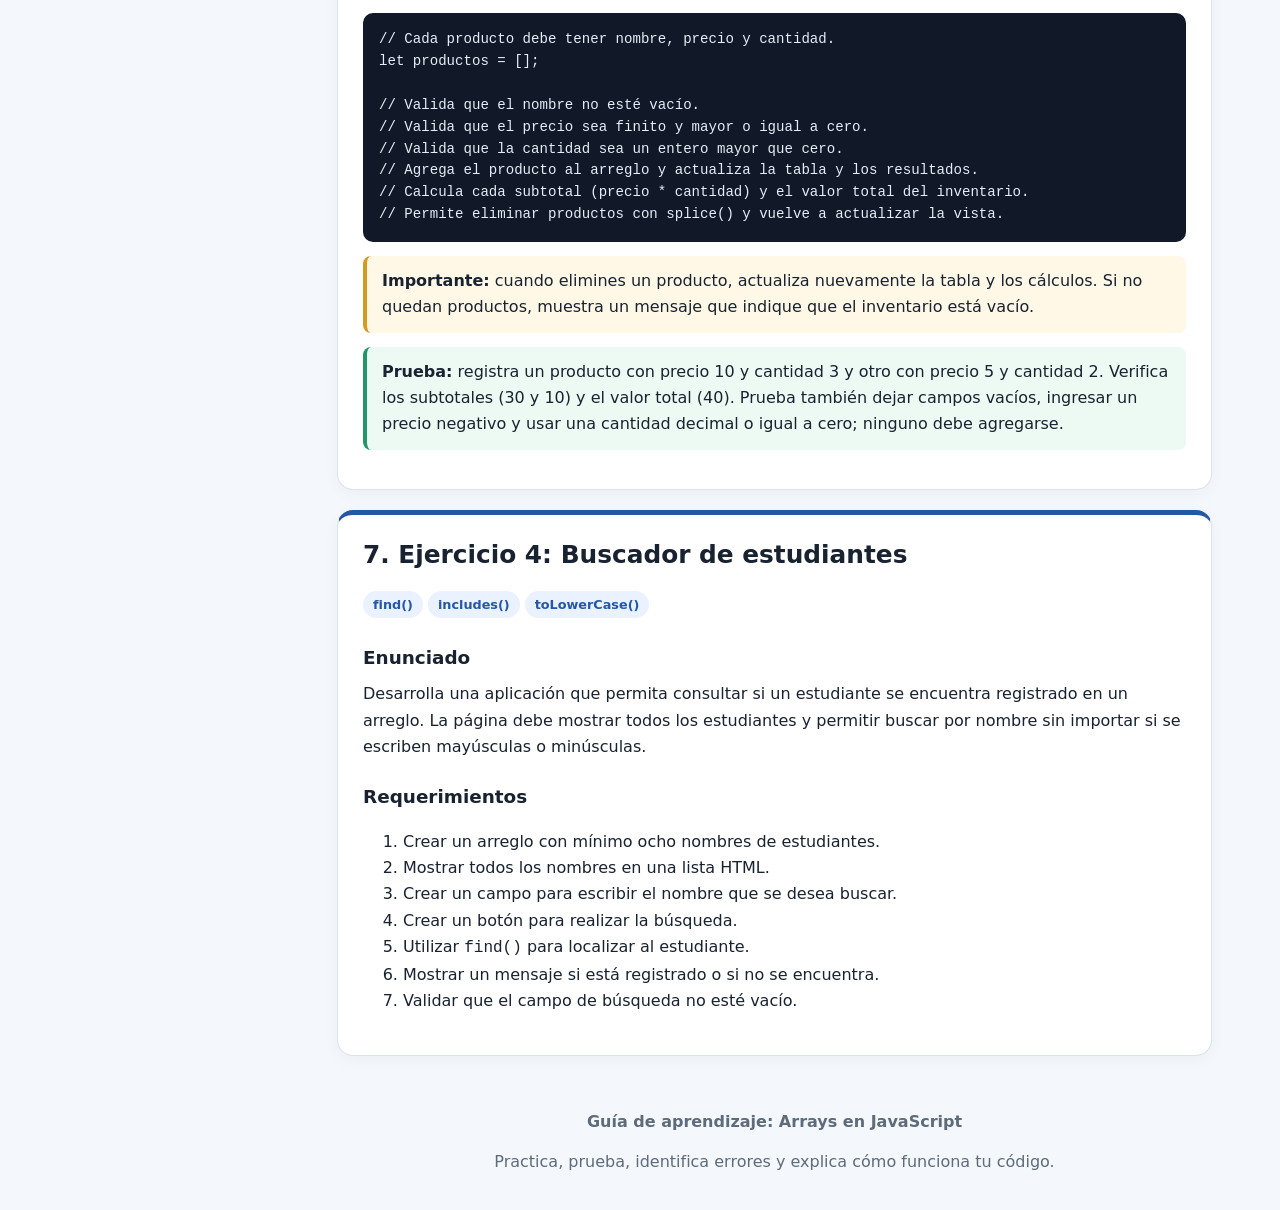
==== commit ed5c23ff: "Actualizar" ====
--- a/index.html
+++ b/index.html
@@ -213,6 +213,10 @@
                             class="inline">ejercicio2.js</code>, <code class="inline">ejercicio3.js</code> y <code
                             class="inline">ejercicio4.js</code>.</div>
                 </div>
+                <div class="note"><strong>Importante:</strong> coloca cada campo de entrada y su botón de envío dentro
+                    de un elemento <code class="inline">&lt;form&gt;</code>. En JavaScript, escucha el evento
+                    <code class="inline">submit</code> del formulario y usa
+                    <code class="inline">event.preventDefault()</code> para procesar los datos sin recargar la página.</div>
             </section>
             <section>
 
@@ -267,8 +271,10 @@
 &lt;body&gt;
     &lt;h1&gt;Registro de nombres&lt;/h1&gt;
 
-    &lt;input type="text" id="nombre" placeholder="Ingrese un nombre"&gt;
-    &lt;button id="btnAgregar"&gt;Agregar&lt;/button&gt;
+    &lt;form id="formulario"&gt;
+        &lt;input type="text" id="nombre" placeholder="Ingrese un nombre"&gt;
+        &lt;button type="submit" id="btnAgregar"&gt;Agregar&lt;/button&gt;
+    &lt;/form&gt;
 
     &lt;h2&gt;Personas registradas&lt;/h2&gt;
     &lt;ul id="lista"&gt;&lt;/ul&gt;
@@ -280,14 +286,15 @@
                 <h3>Archivo js/ejercicio1.js </h3>
                 <pre><code>let listaNombres = []; // Crear un arreglo vacío
 
+let formulario = document.getElementById("formulario");
 let inputNombre = document.getElementById("nombre");
 // Sin .value para poder modificar después el input.
-let btnAgregar = document.getElementById("btnAgregar");
 let lista = document.getElementById("lista");
 let cantidad = document.getElementById("cantidad");
 
-// Evento del botón.
-btnAgregar.addEventListener("click", function() {
+// Evento del formulario.
+formulario.addEventListener("submit", function(event) {
+    event.preventDefault();
     let nombre = inputNombre.value.trim();
 
     if (nombre === "") {
@@ -341,8 +348,10 @@
 &lt;body&gt;
     &lt;h1&gt;Operaciones con arrays&lt;/h1&gt;
 
-    &lt;input type="number" id="numero" placeholder="Ingrese un número" step="any"&gt;
-    &lt;button id="btnAgregar"&gt;Agregar número&lt;/button&gt;
+    &lt;form id="formulario"&gt;
+        &lt;input type="number" id="numero" placeholder="Ingrese un número" step="any"&gt;
+        &lt;button type="submit" id="btnAgregar"&gt;Agregar número&lt;/button&gt;
+    &lt;/form&gt;
 
     &lt;h2&gt;Números registrados&lt;/h2&gt;
     &lt;ul id="lista"&gt;&lt;/ul&gt;
@@ -361,16 +370,17 @@
 let listaNumeros = [];
 
 // Referencias a los elementos del formulario y los resultados.
+let formulario = document.getElementById("formulario");
 let numero = document.getElementById("numero");
-let btnAgregar = document.getElementById("btnAgregar");
 let lista = document.getElementById("lista");
 let suma = document.getElementById("suma");
 let promedio = document.getElementById("promedio");
 let mayor = document.getElementById("mayor");
 let menor = document.getElementById("menor");
 
-// Agrega el número ingresado cuando se hace clic en el botón.
-btnAgregar.addEventListener("click", function() {
+// Agrega el número ingresado cuando se envía el formulario.
+formulario.addEventListener("submit", function(event) {
+    event.preventDefault();
     if (numero.value.trim() === "") {
         alert("Ingrese un número");
     } else {
@@ -448,16 +458,18 @@
 &lt;body&gt;
     &lt;h1&gt;Inventario de productos&lt;/h1&gt;
 
-    &lt;label for="producto"&gt;Nombre del producto:&lt;/label&gt;
-    &lt;input type="text" id="producto" required&gt;
-
-    &lt;label for="precio"&gt;Precio unitario:&lt;/label&gt;
-    &lt;input type="number" id="precio" min="0" step="any" required&gt;
-
-    &lt;label for="cantidad"&gt;Cantidad:&lt;/label&gt;
-    &lt;input type="number" id="cantidad" min="1" step="1" required&gt;
-
-    &lt;button id="btnAgregar"&gt;Agregar producto&lt;/button&gt;
+    &lt;form id="formulario"&gt;
+        &lt;label for="producto"&gt;Nombre del producto:&lt;/label&gt;
+        &lt;input type="text" id="producto" required&gt;
+
+        &lt;label for="precio"&gt;Precio unitario:&lt;/label&gt;
+        &lt;input type="number" id="precio" min="0" step="any" required&gt;
+
+        &lt;label for="cantidad"&gt;Cantidad:&lt;/label&gt;
+        &lt;input type="number" id="cantidad" min="1" step="1" required&gt;
+
+        &lt;button type="submit" id="btnAgregar"&gt;Agregar producto&lt;/button&gt;
+    &lt;/form&gt;
 
     &lt;h2&gt;Productos registrados&lt;/h2&gt;
     &lt;table border="1"&gt;
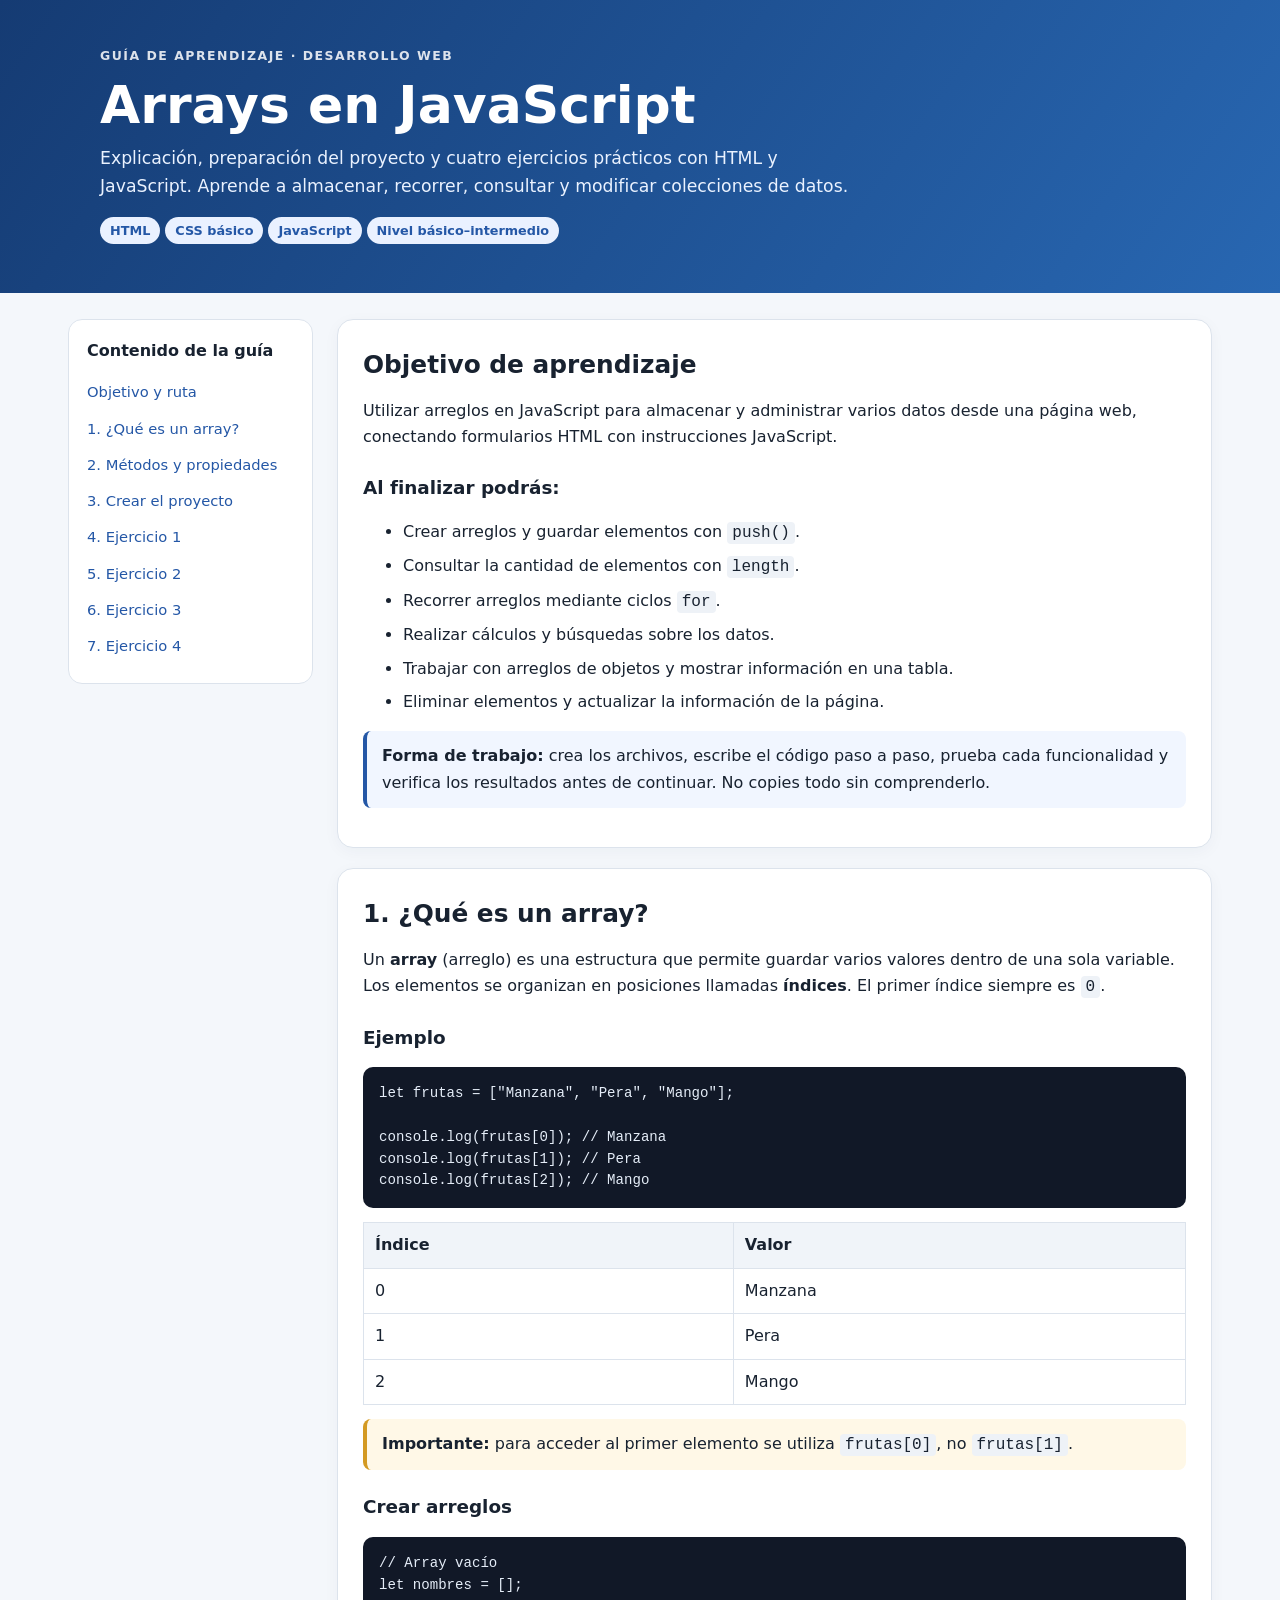
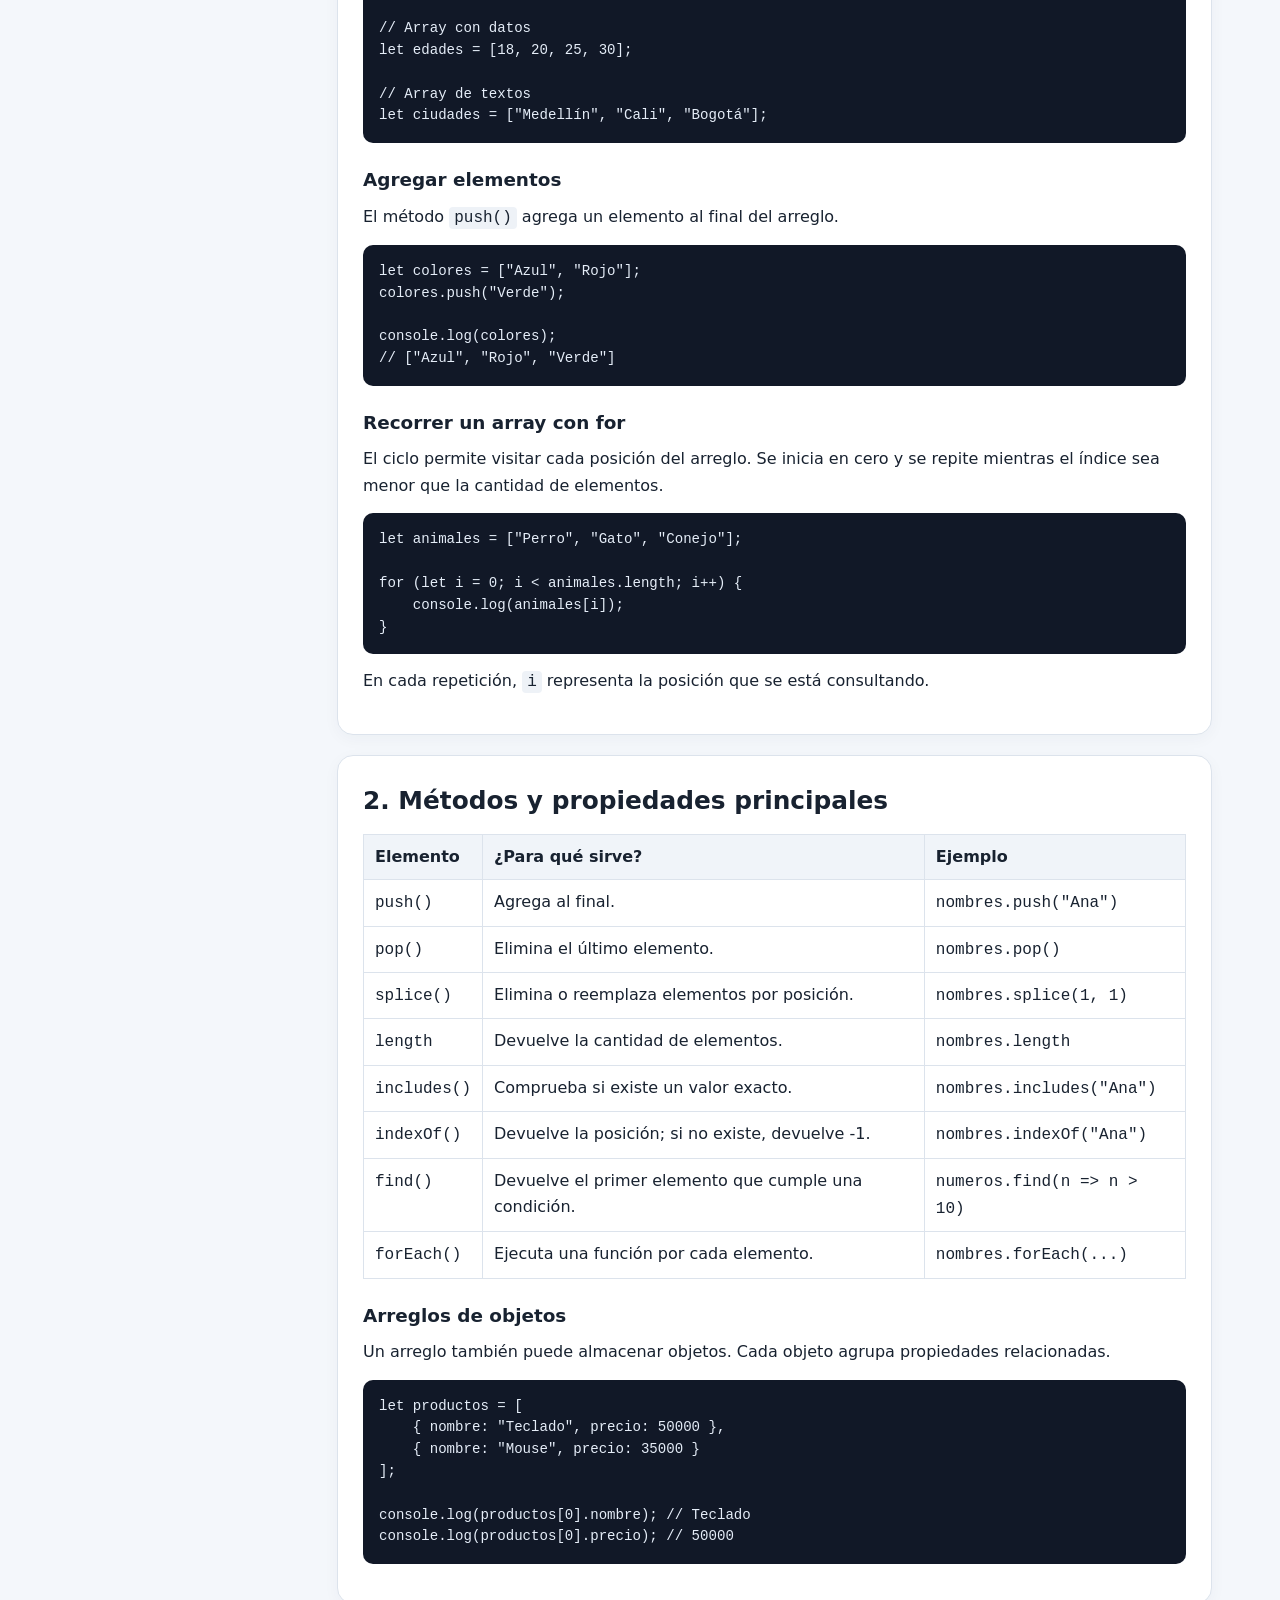
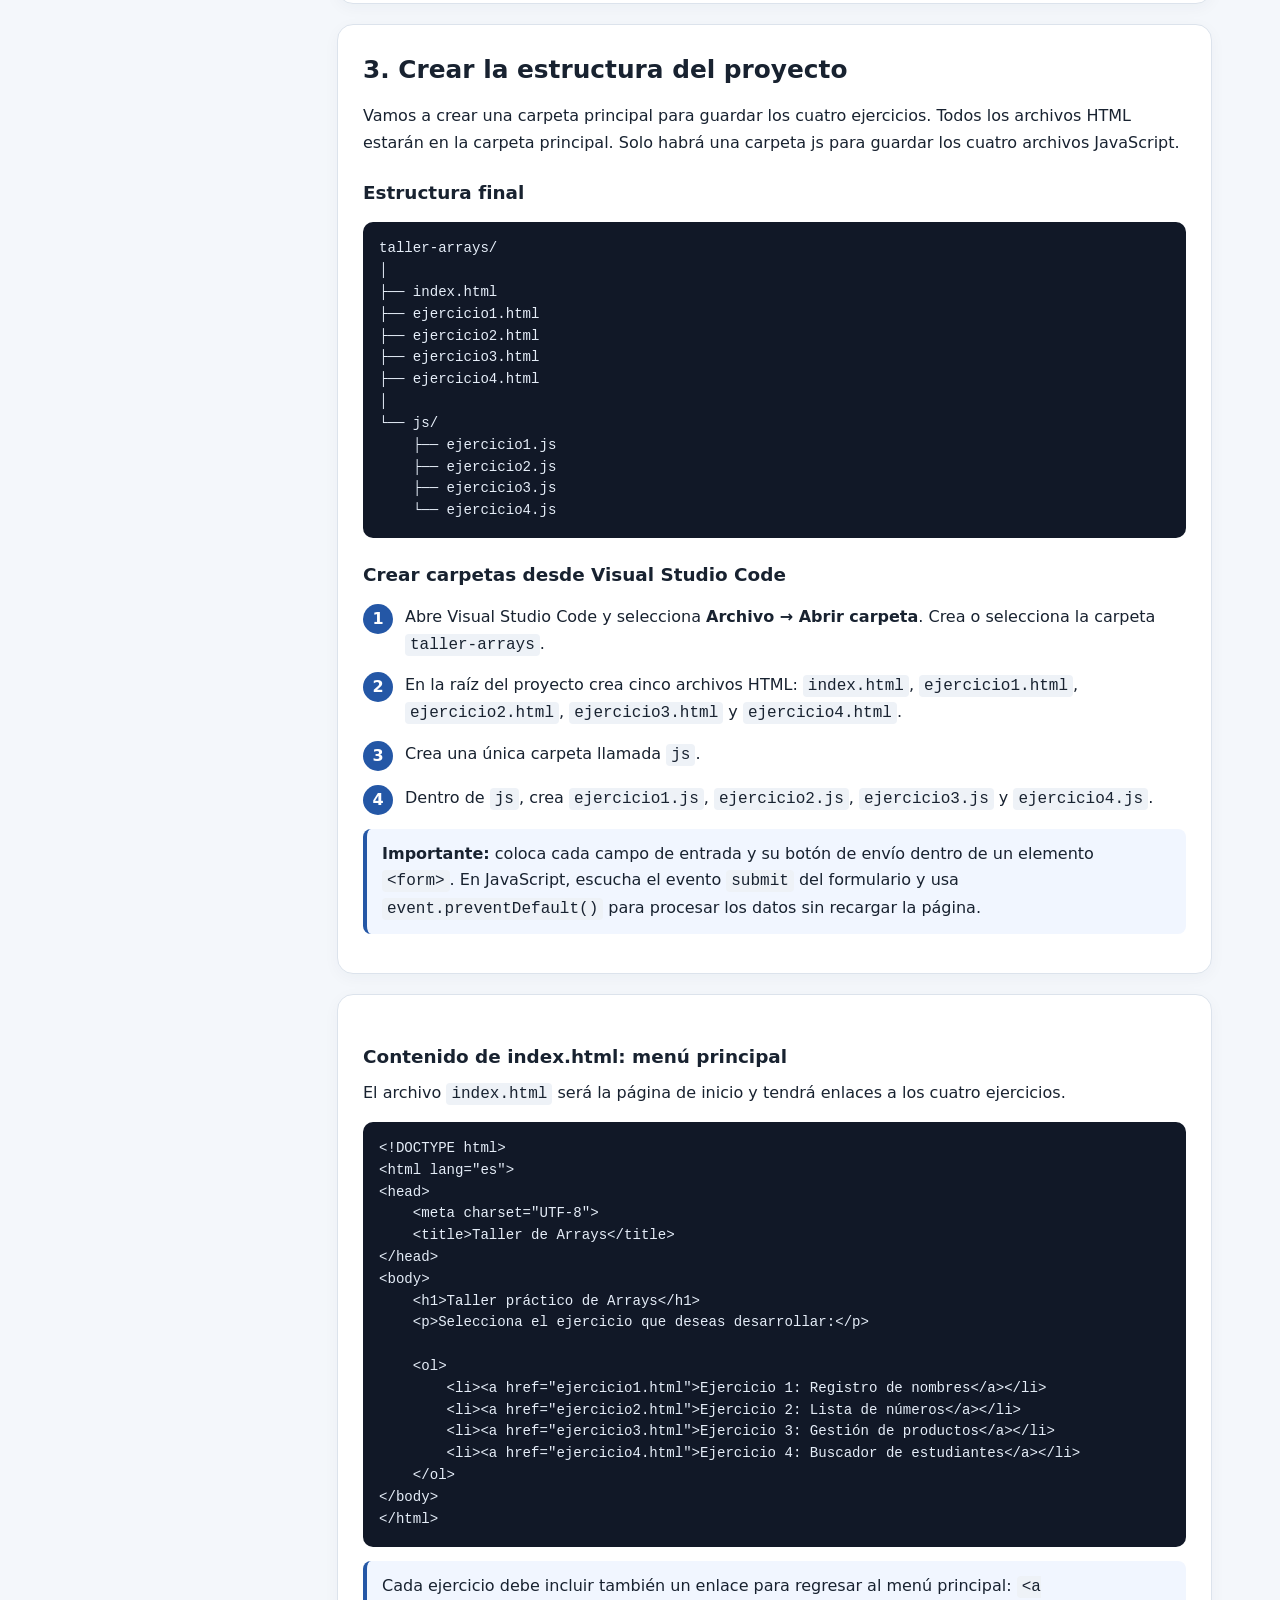
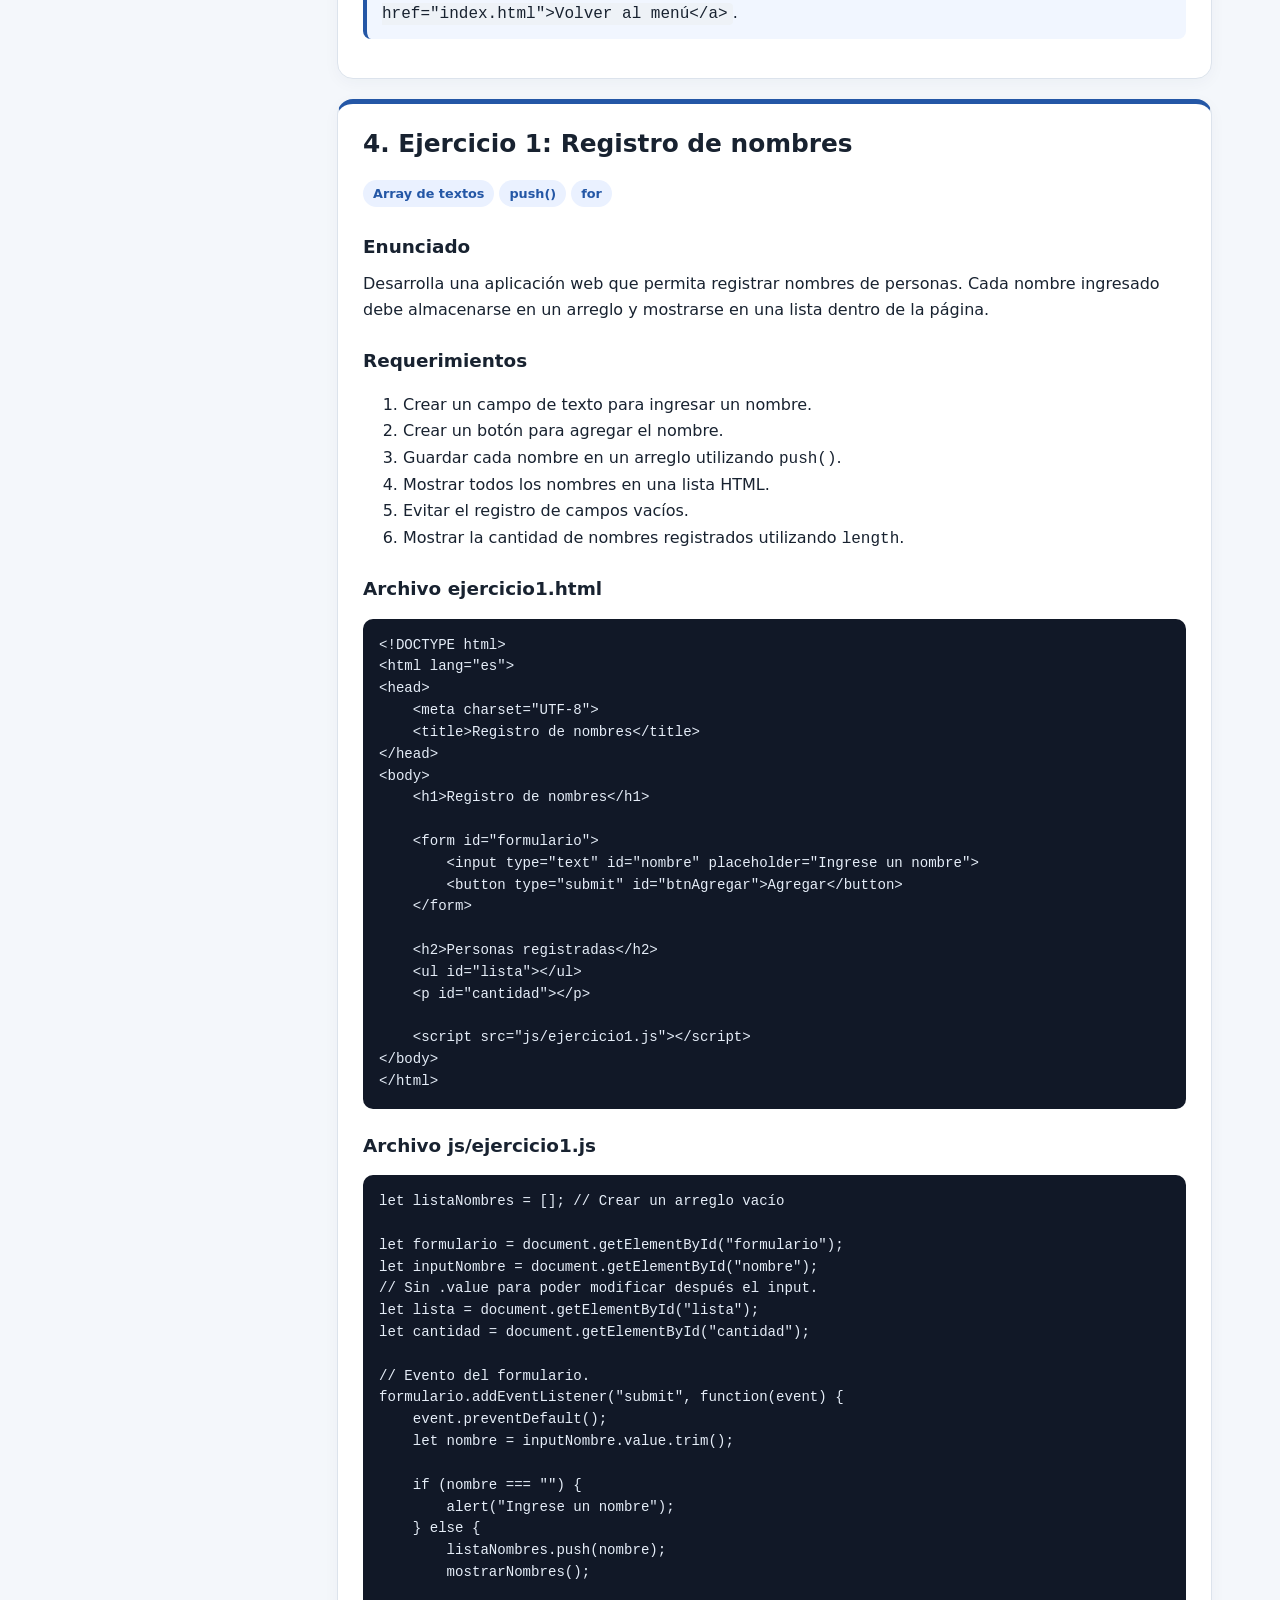
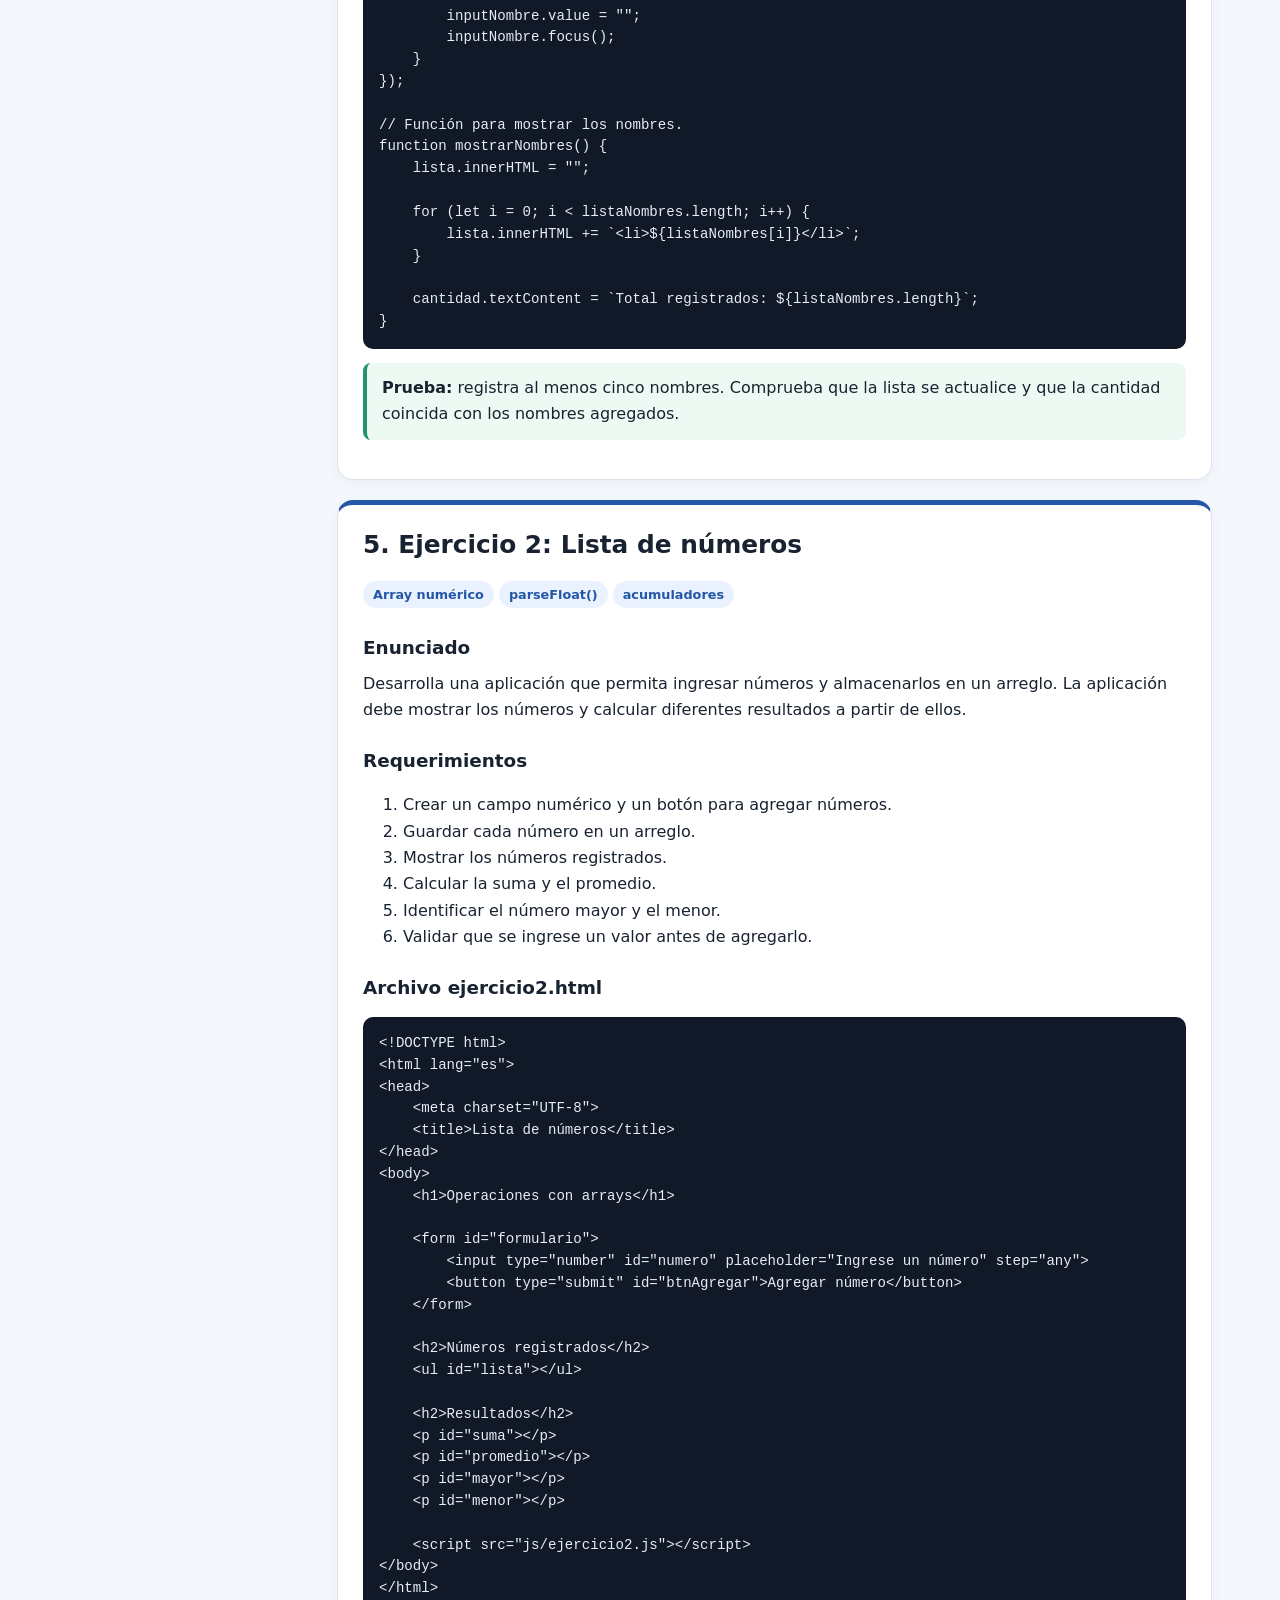
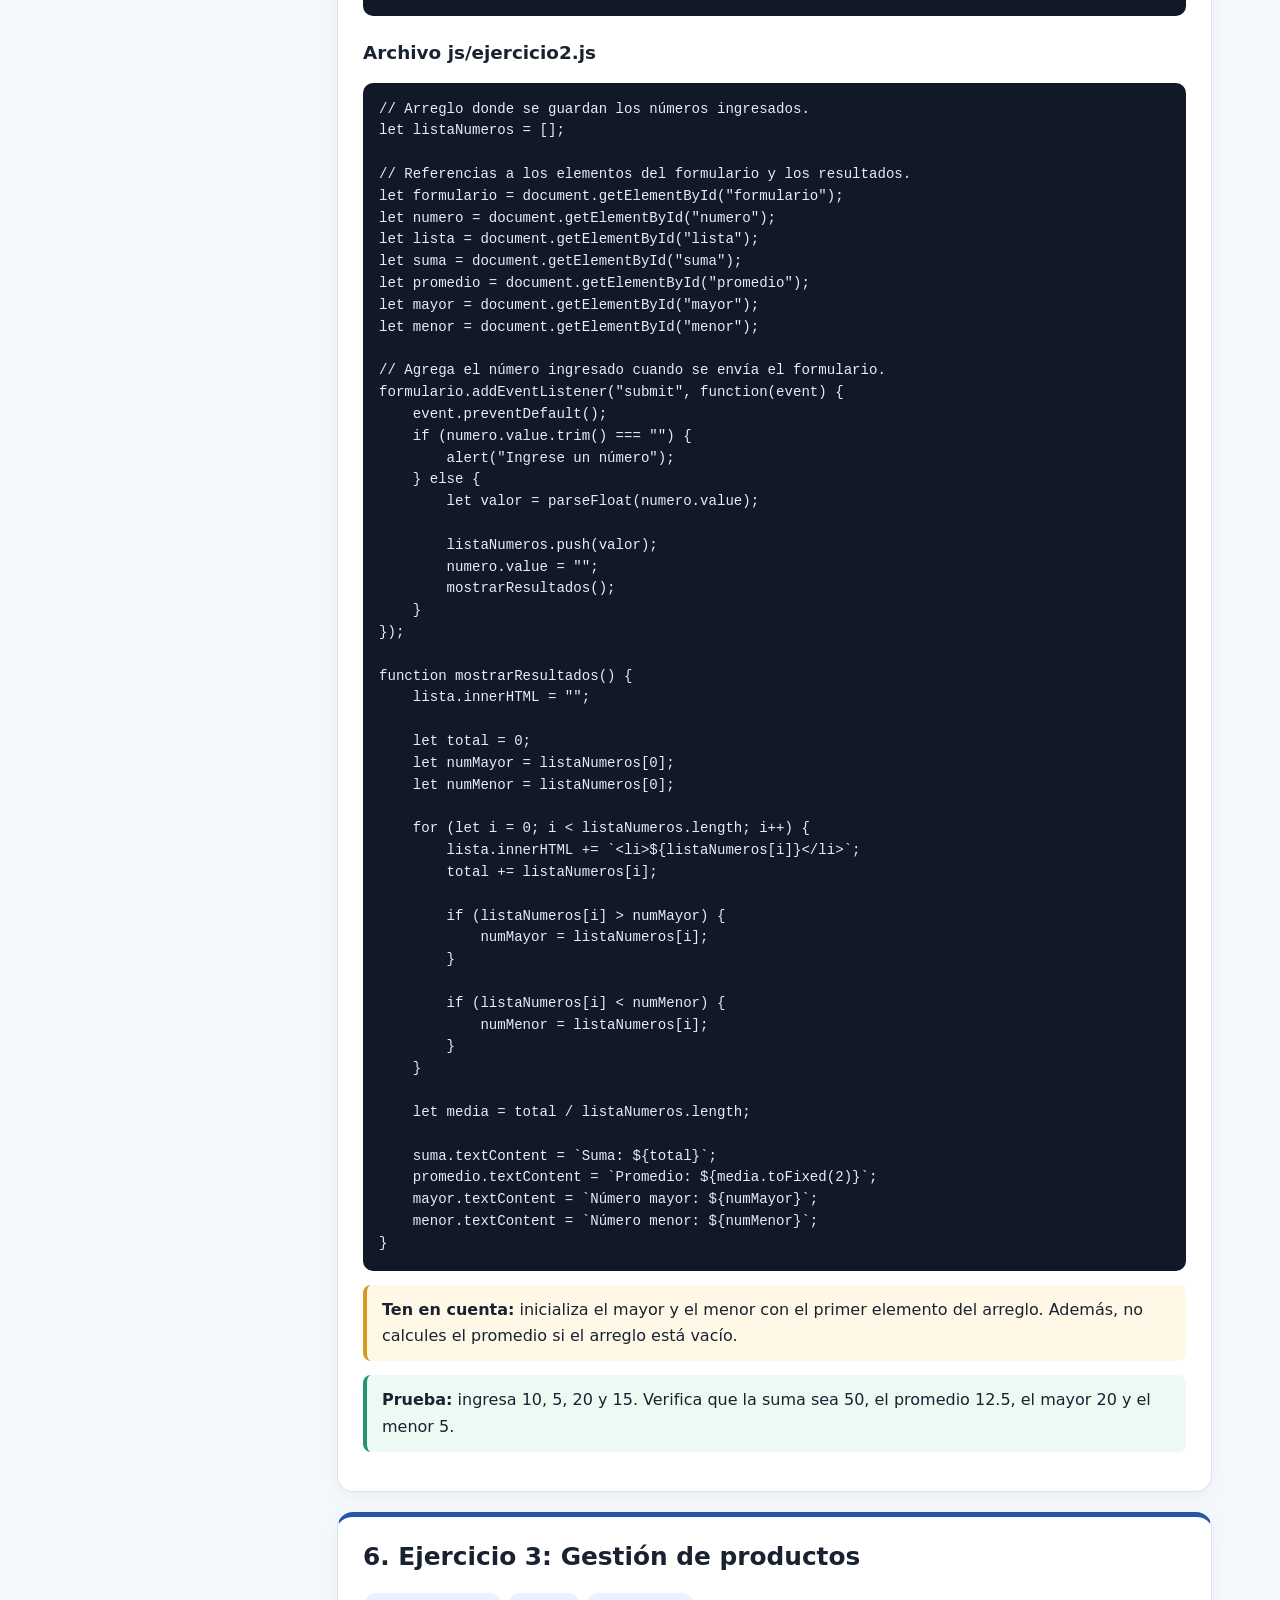
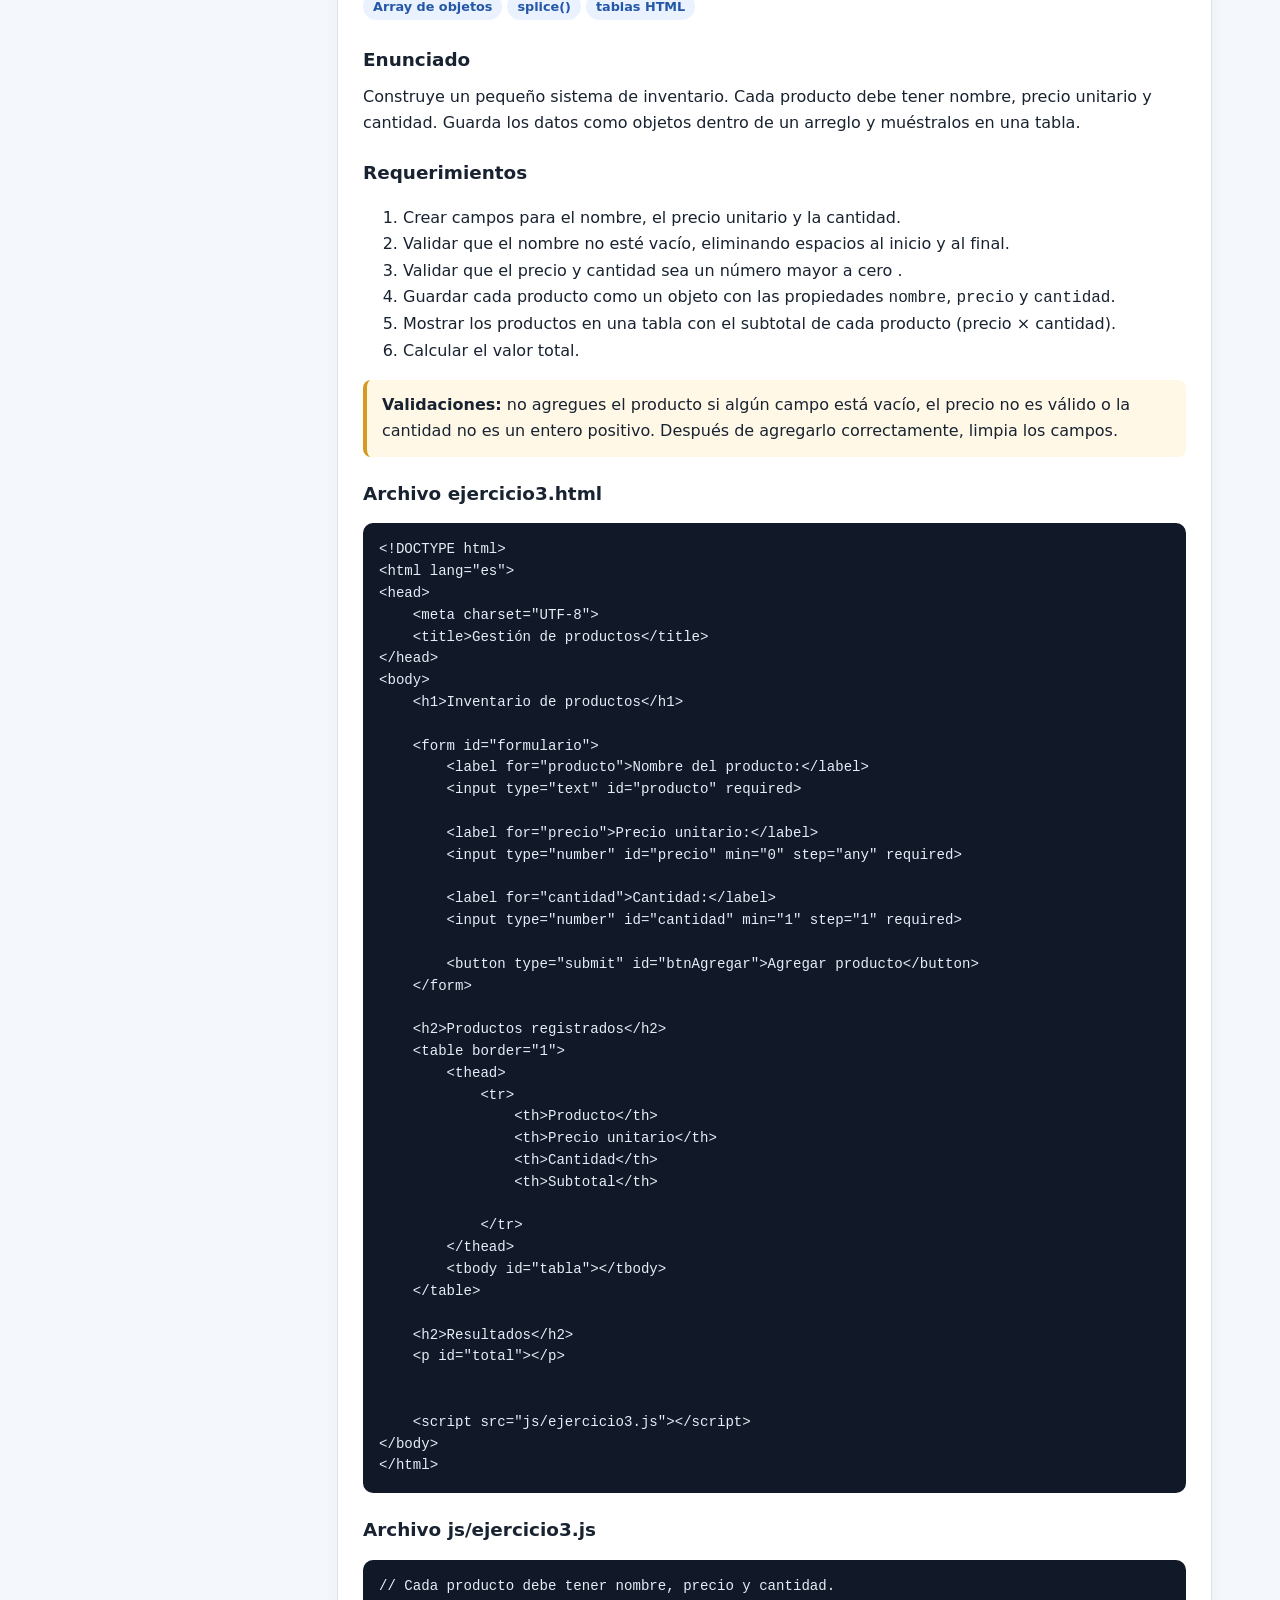
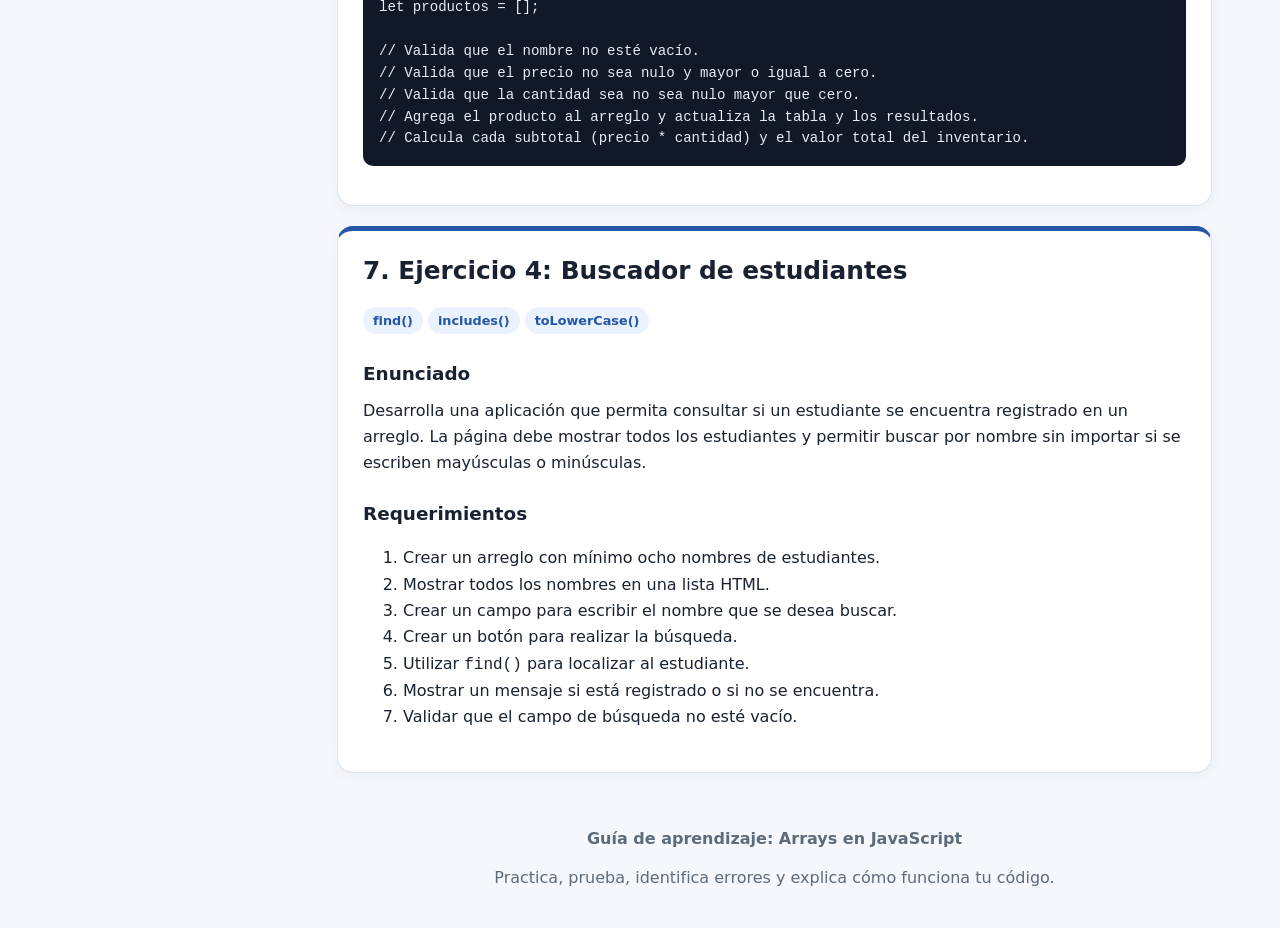
==== commit 4226dfca: "Actualizar Ejercicio 3" ====
--- a/index.html
+++ b/index.html
@@ -436,14 +436,13 @@
                 <ol>
                     <li>Crear campos para el nombre, el precio unitario y la cantidad.</li>
                     <li>Validar que el nombre no esté vacío, eliminando espacios al inicio y al final.</li>
-                    <li>Validar que el precio sea un número finito mayor o igual a cero.</li>
-                    <li>Validar que la cantidad sea un número entero mayor que cero.</li>
+                    <li>Validar que el precio y cantidad sea un número mayor a cero .</li>
                     <li>Guardar cada producto como un objeto con las propiedades <code>nombre</code>,
                         <code>precio</code> y <code>cantidad</code>.</li>
                     <li>Mostrar los productos en una tabla con el subtotal de cada producto (precio × cantidad).</li>
-                    <li>Calcular el valor total del inventario y mostrar el producto con el precio unitario más alto.
+                    <li>Calcular el valor total.
                     </li>
-                    <li>Agregar un botón para eliminar cada producto utilizando <code>splice()</code>.</li>
+
                 </ol>
                 <div class="note warning"><strong>Validaciones:</strong> no agregues el producto si algún campo está
                     vacío, el precio no es válido o la cantidad no es un entero positivo. Después de agregarlo
@@ -479,7 +478,7 @@
                 &lt;th&gt;Precio unitario&lt;/th&gt;
                 &lt;th&gt;Cantidad&lt;/th&gt;
                 &lt;th&gt;Subtotal&lt;/th&gt;
-                &lt;th&gt;Acción&lt;/th&gt;
+
             &lt;/tr&gt;
         &lt;/thead&gt;
         &lt;tbody id="tabla"&gt;&lt;/tbody&gt;
@@ -487,7 +486,7 @@
 
     &lt;h2&gt;Resultados&lt;/h2&gt;
     &lt;p id="total"&gt;&lt;/p&gt;
-    &lt;p id="productoMayor"&gt;&lt;/p&gt;
+
 
     &lt;script src="js/ejercicio3.js"&gt;&lt;/script&gt;
 &lt;/body&gt;
@@ -497,18 +496,12 @@
 let productos = [];
 
 // Valida que el nombre no esté vacío.
-// Valida que el precio sea finito y mayor o igual a cero.
-// Valida que la cantidad sea un entero mayor que cero.
+// Valida que el precio no sea nulo y mayor o igual a cero.
+// Valida que la cantidad sea no sea nulo mayor que cero.
 // Agrega el producto al arreglo y actualiza la tabla y los resultados.
 // Calcula cada subtotal (precio * cantidad) y el valor total del inventario.
-// Permite eliminar productos con splice() y vuelve a actualizar la vista.</code></pre>
-                <div class="note warning"><strong>Importante:</strong> cuando elimines un producto, actualiza nuevamente
-                    la tabla y los cálculos. Si no quedan productos, muestra un mensaje que indique que el inventario
-                    está vacío.</div>
-                <div class="note success"><strong>Prueba:</strong> registra un producto con precio 10 y cantidad 3 y
-                    otro con precio 5 y cantidad 2. Verifica los subtotales (30 y 10) y el valor total (40). Prueba
-                    también dejar campos vacíos, ingresar un precio negativo y usar una cantidad decimal o igual a cero;
-                    ninguno debe agregarse.</div>
+</code></pre>
+
             </section>
 
             <section id="ej4" class="exercise">
